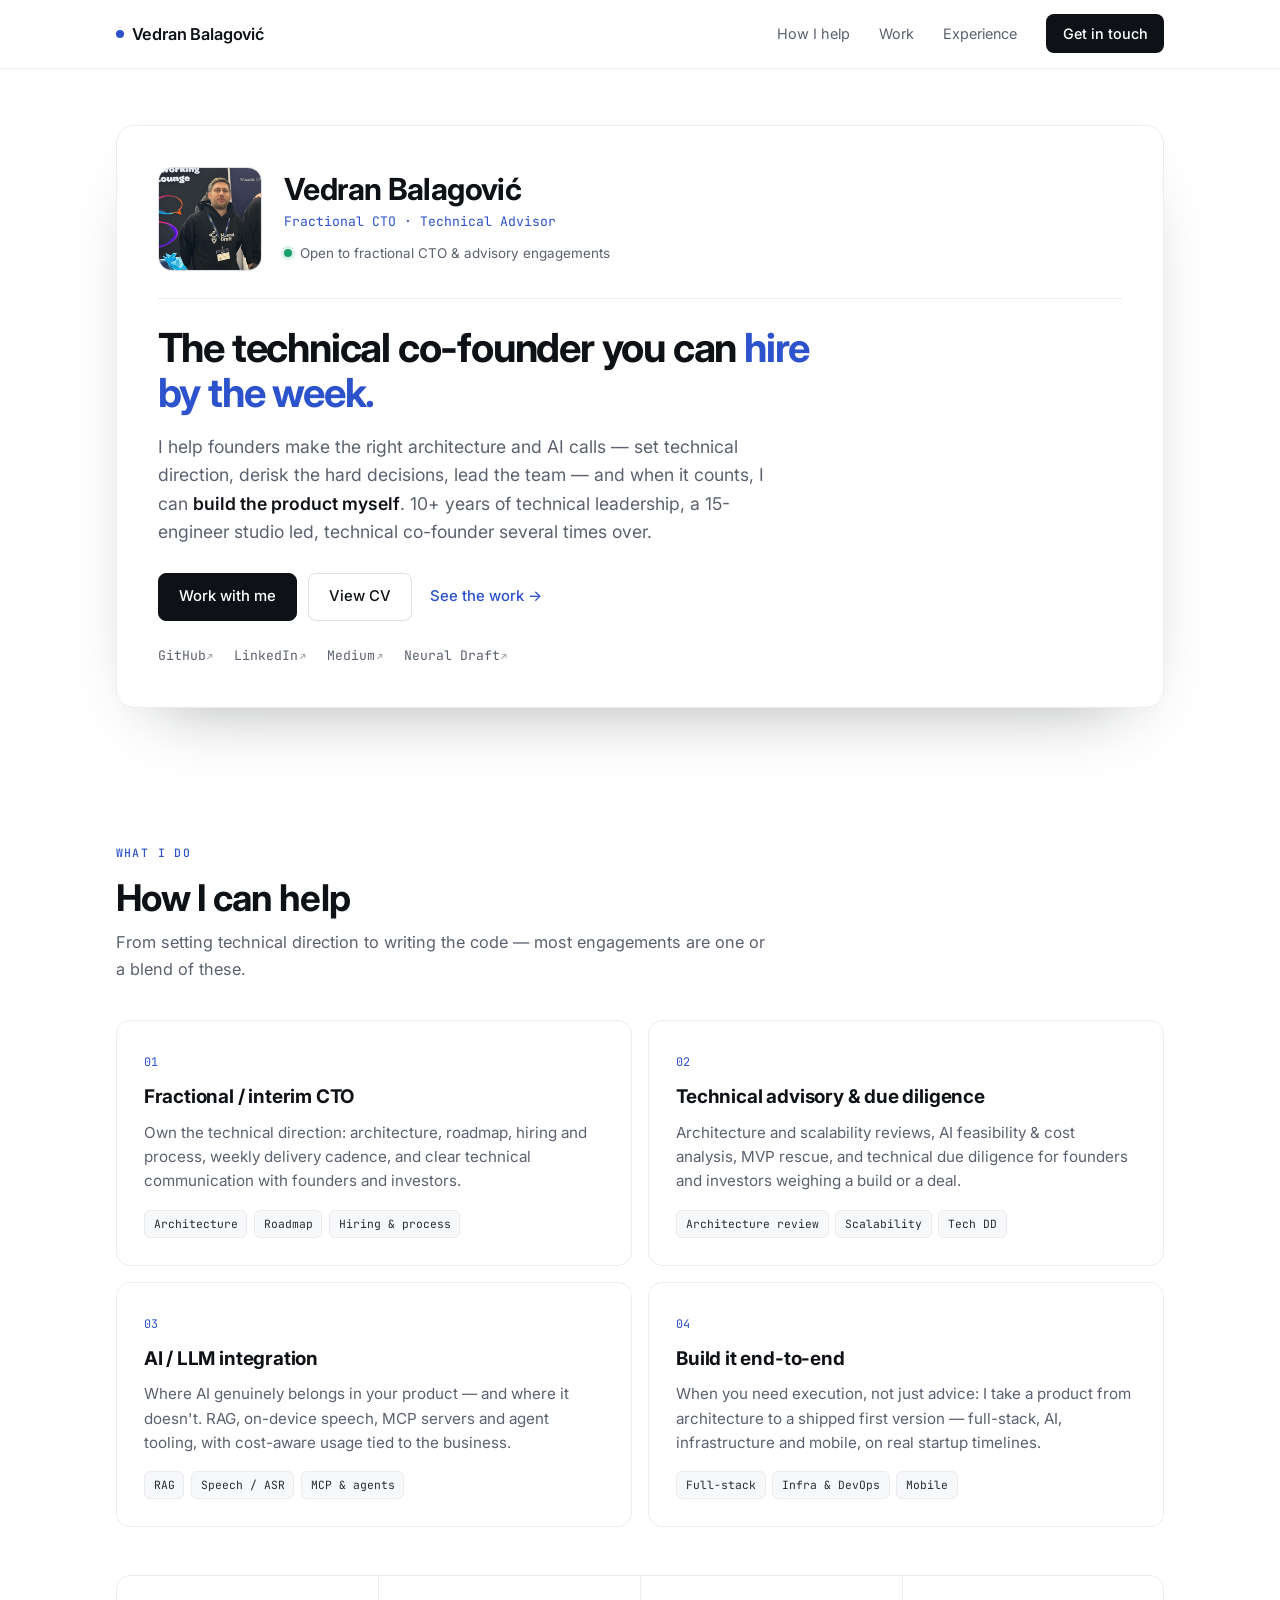
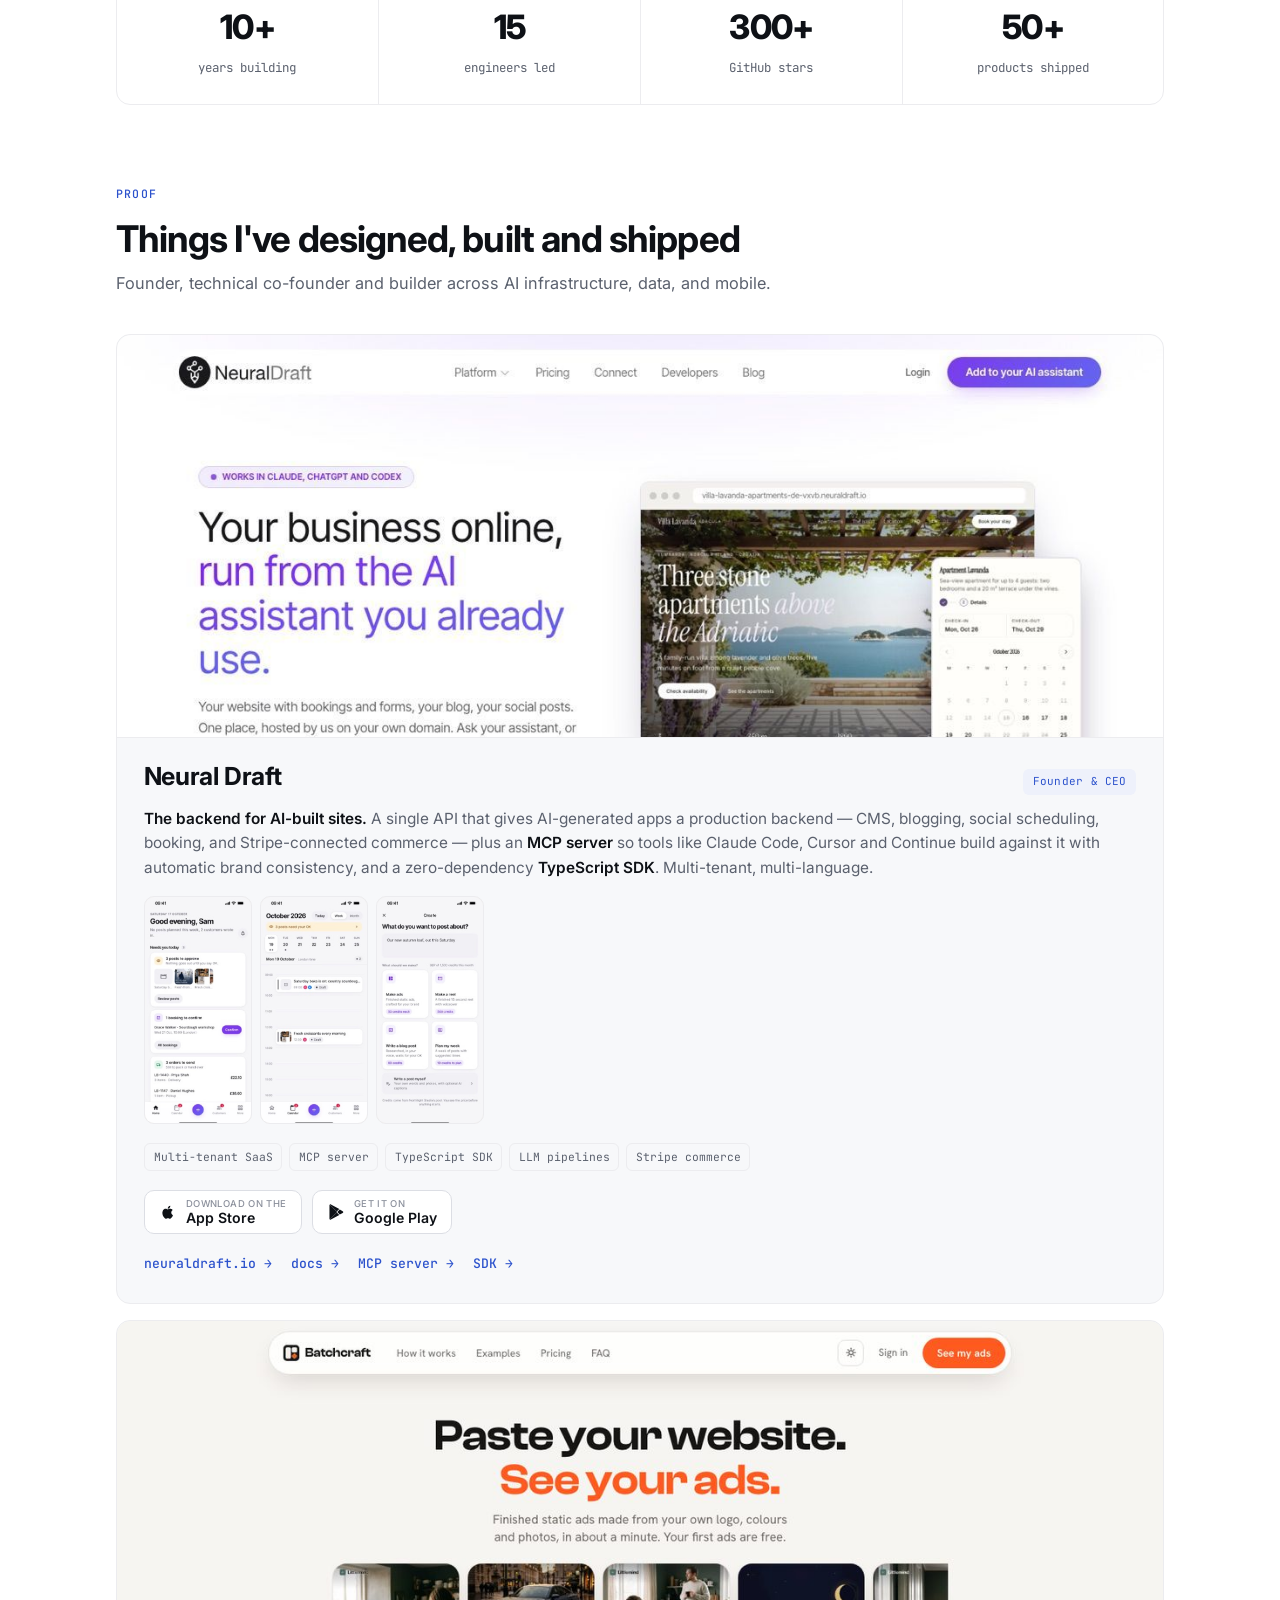
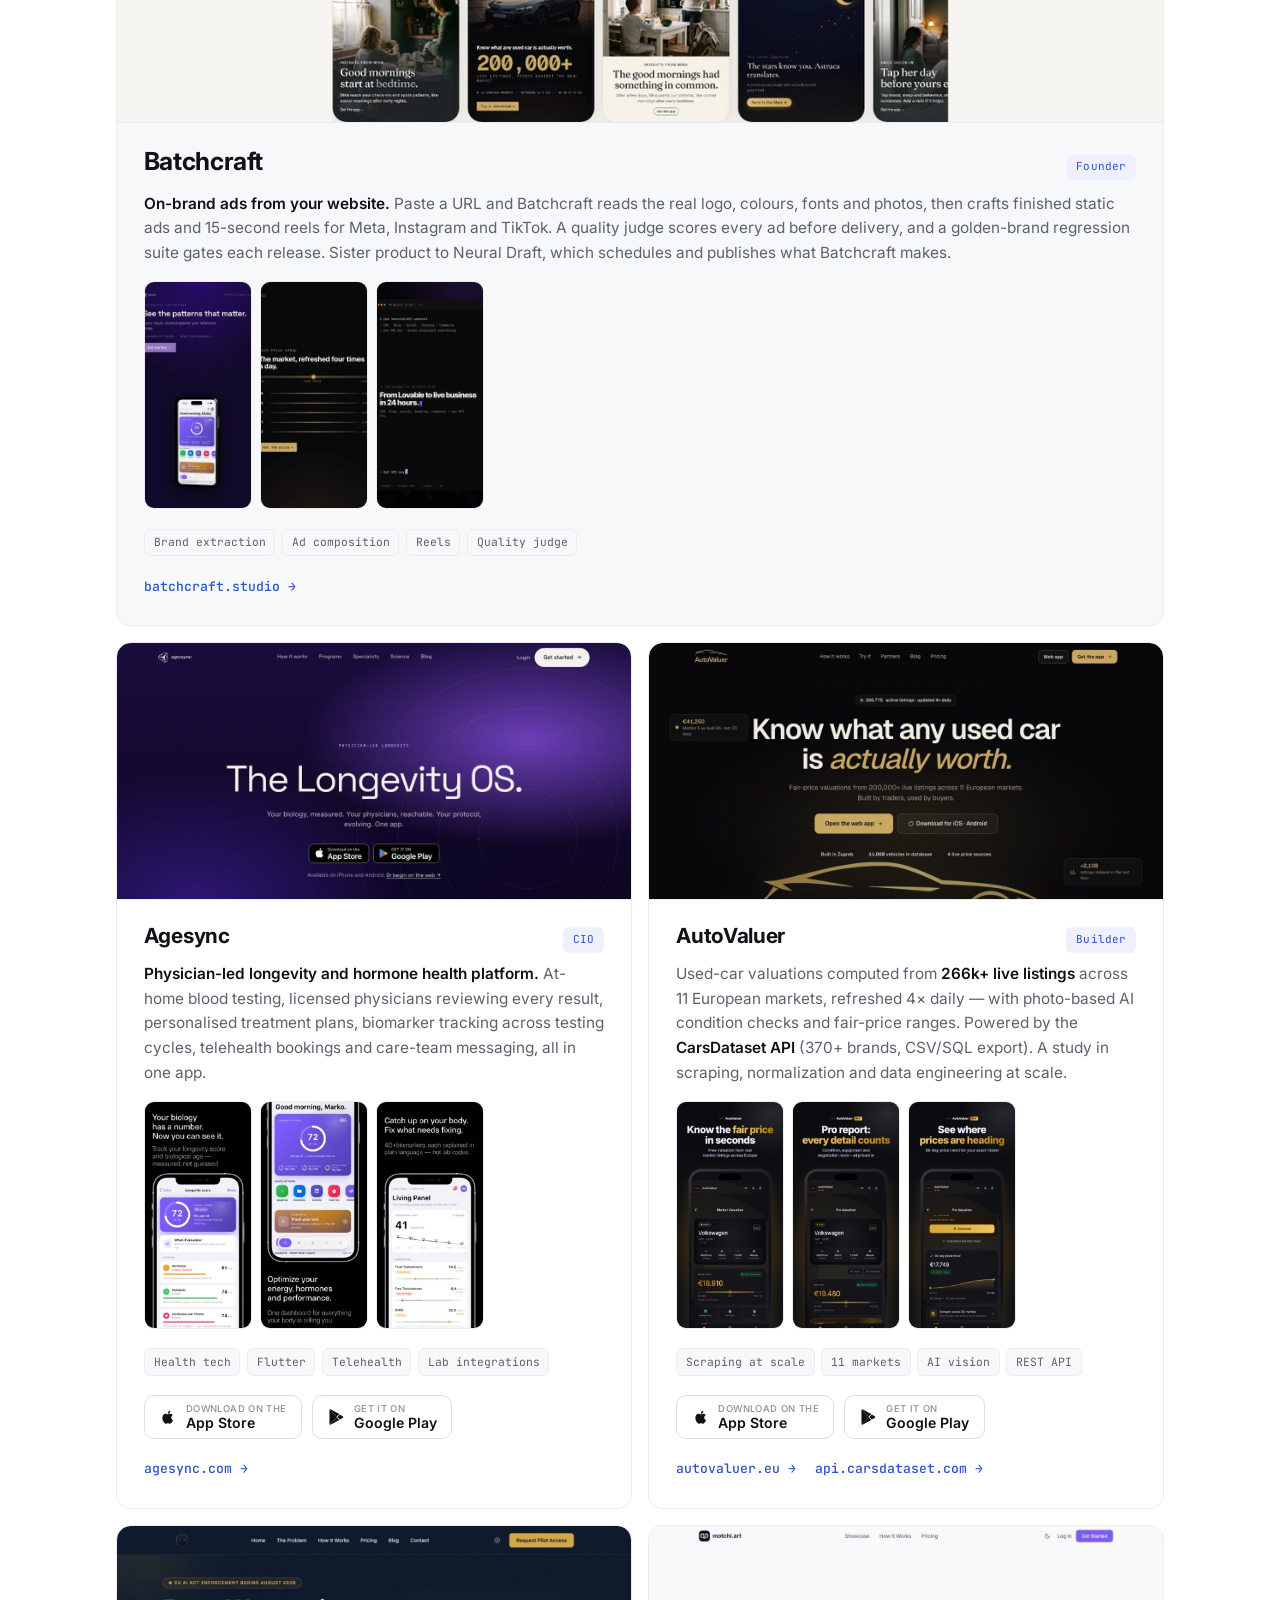
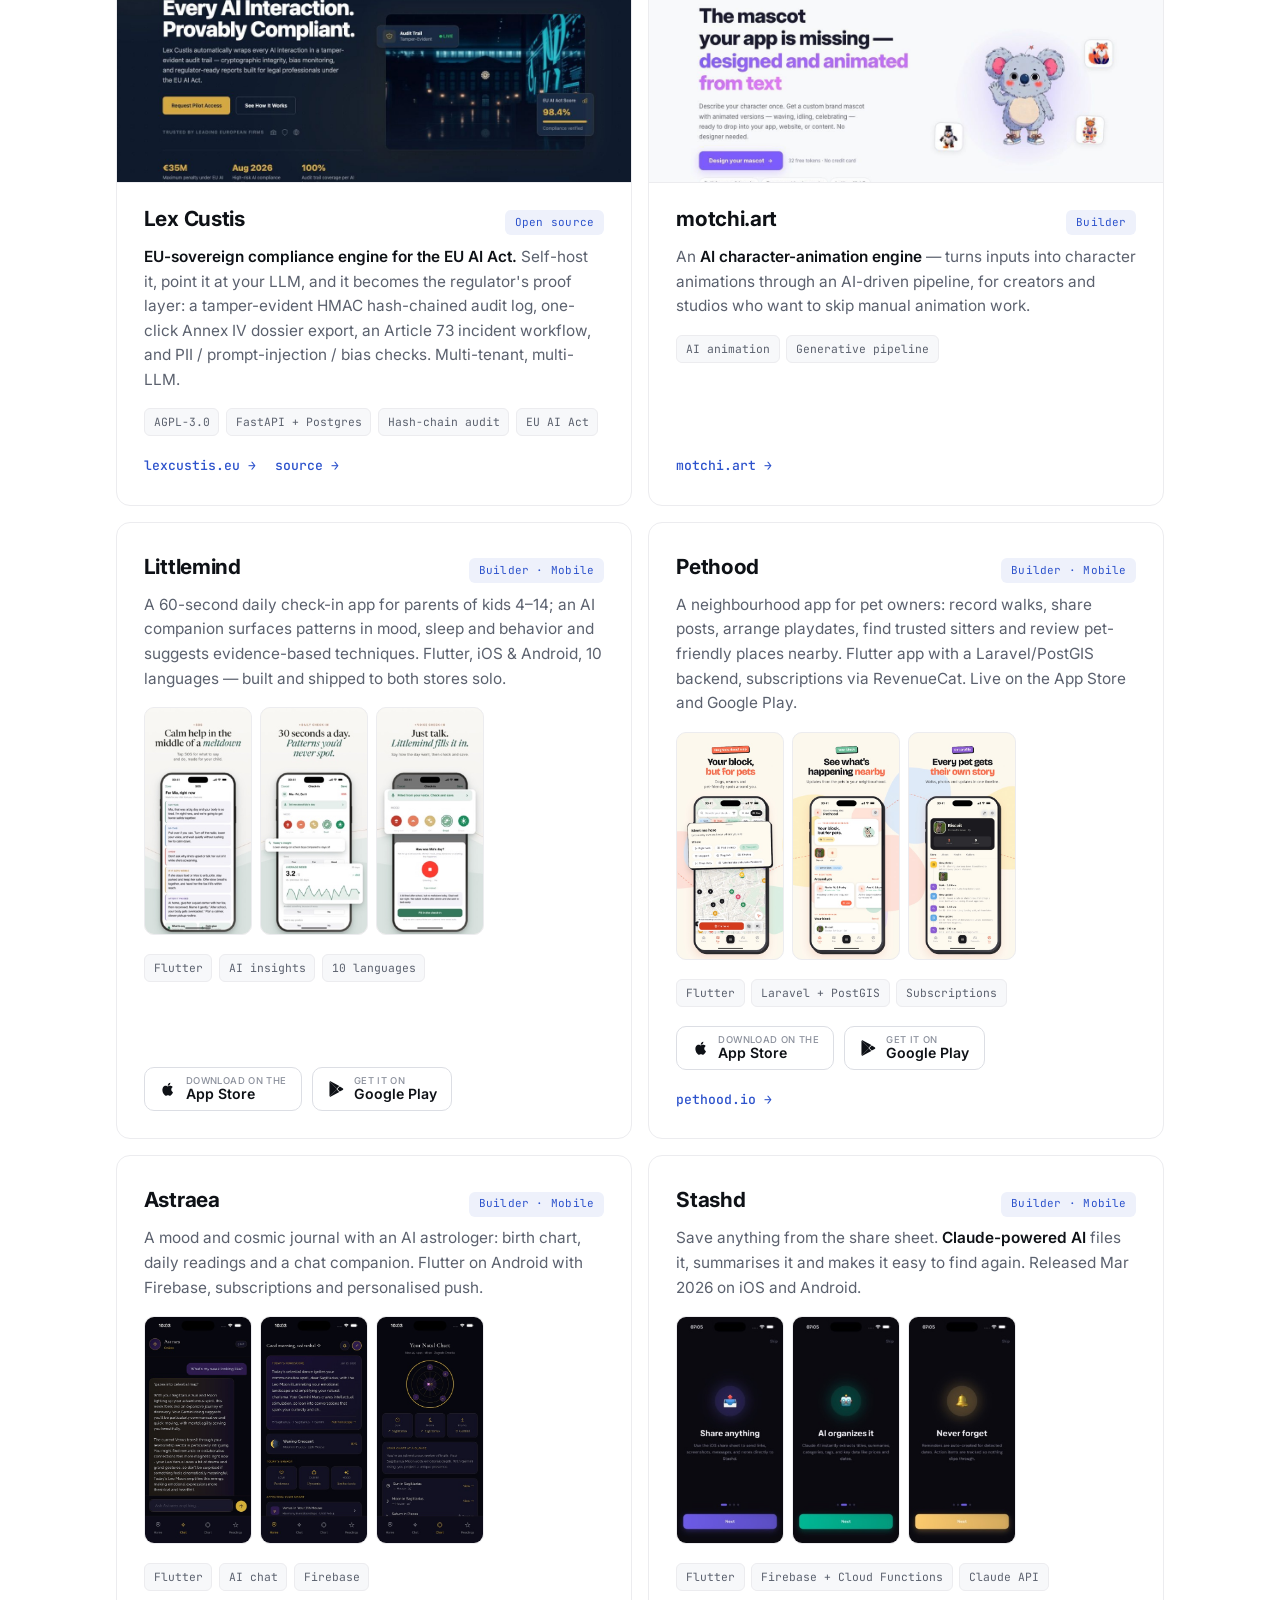
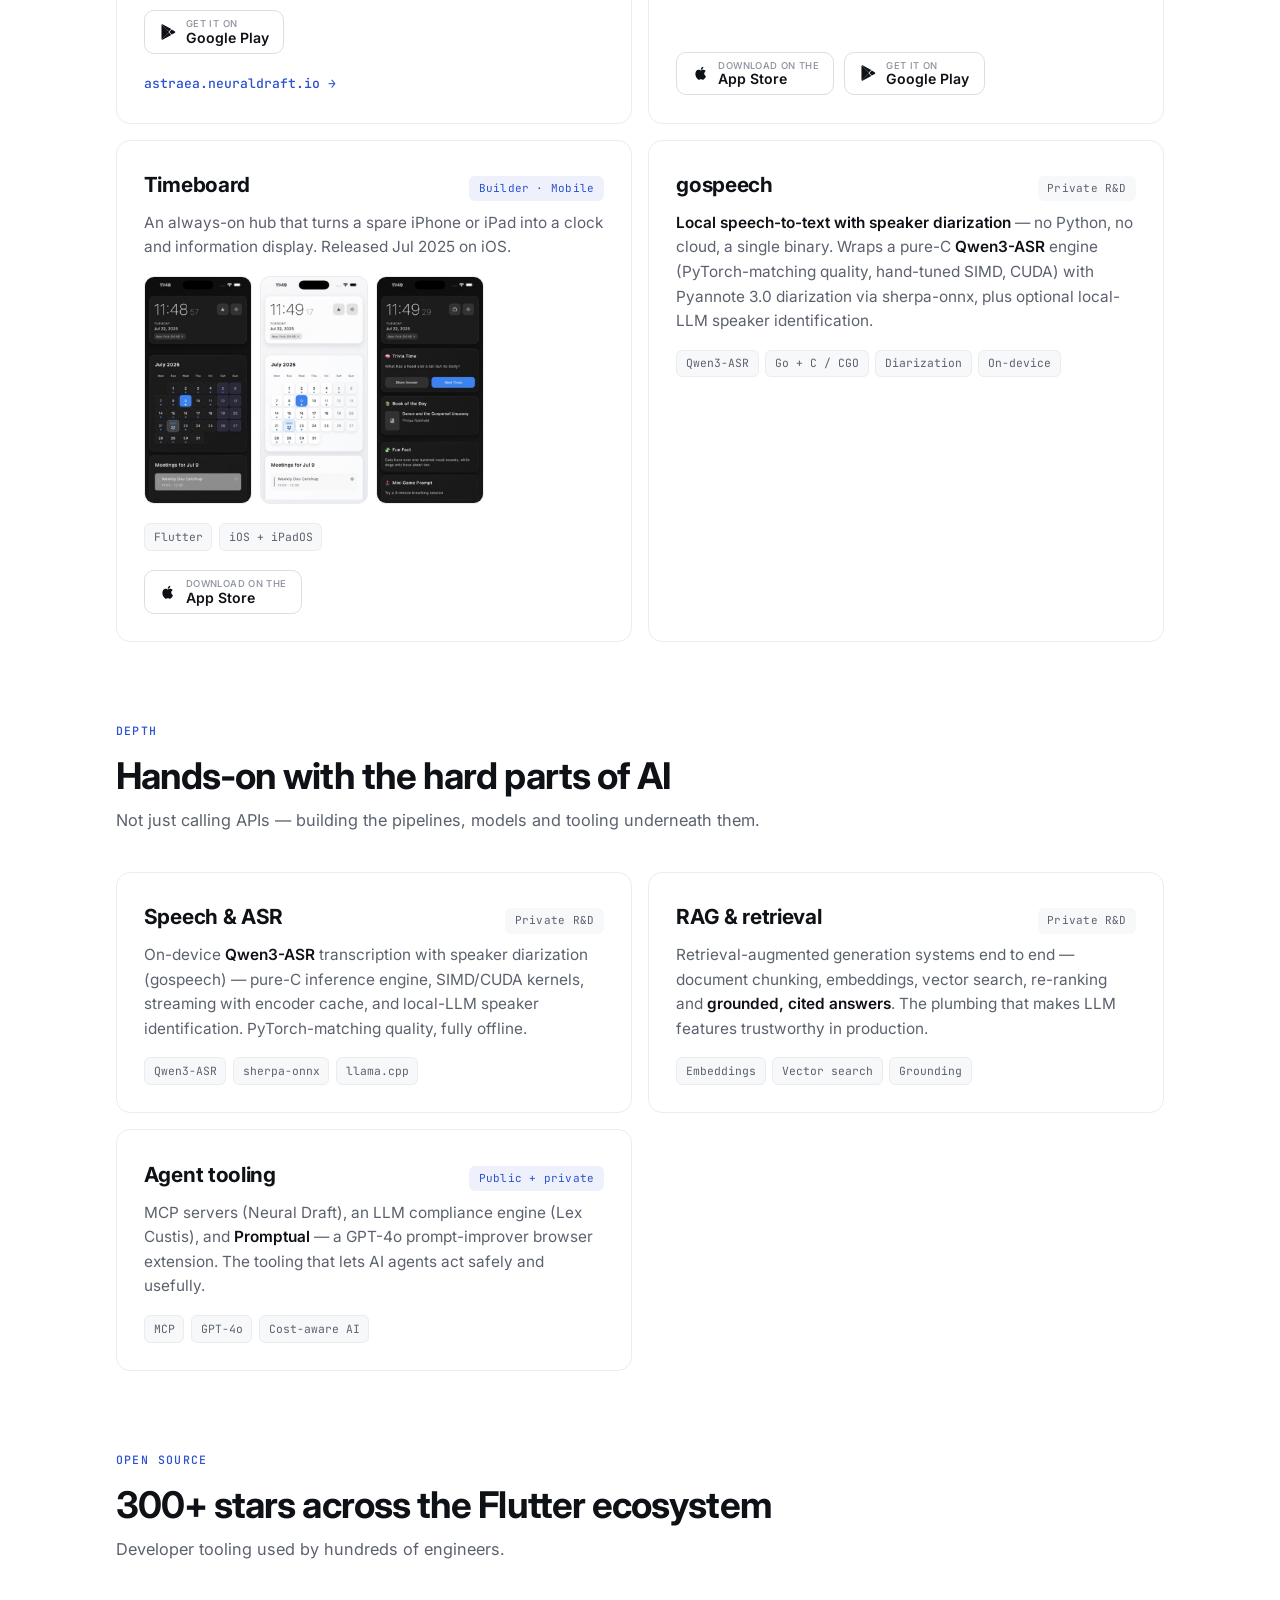
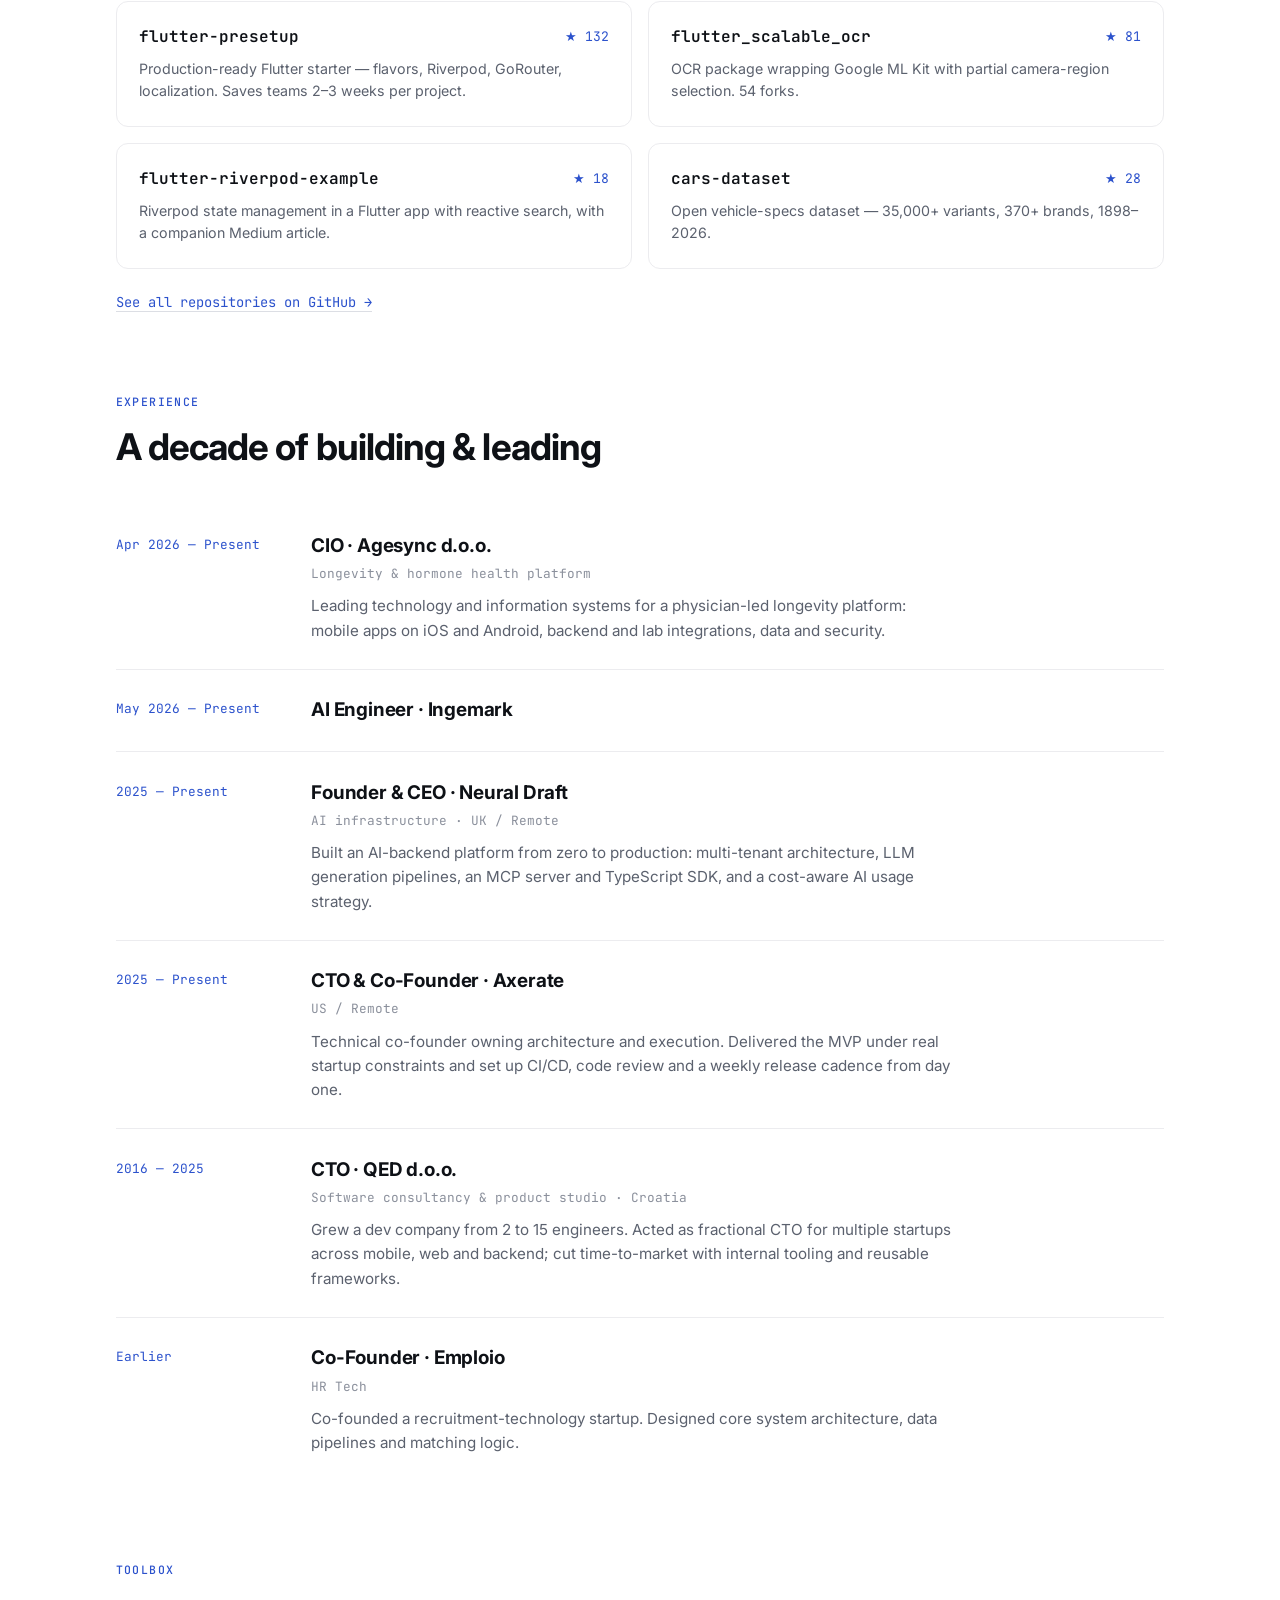
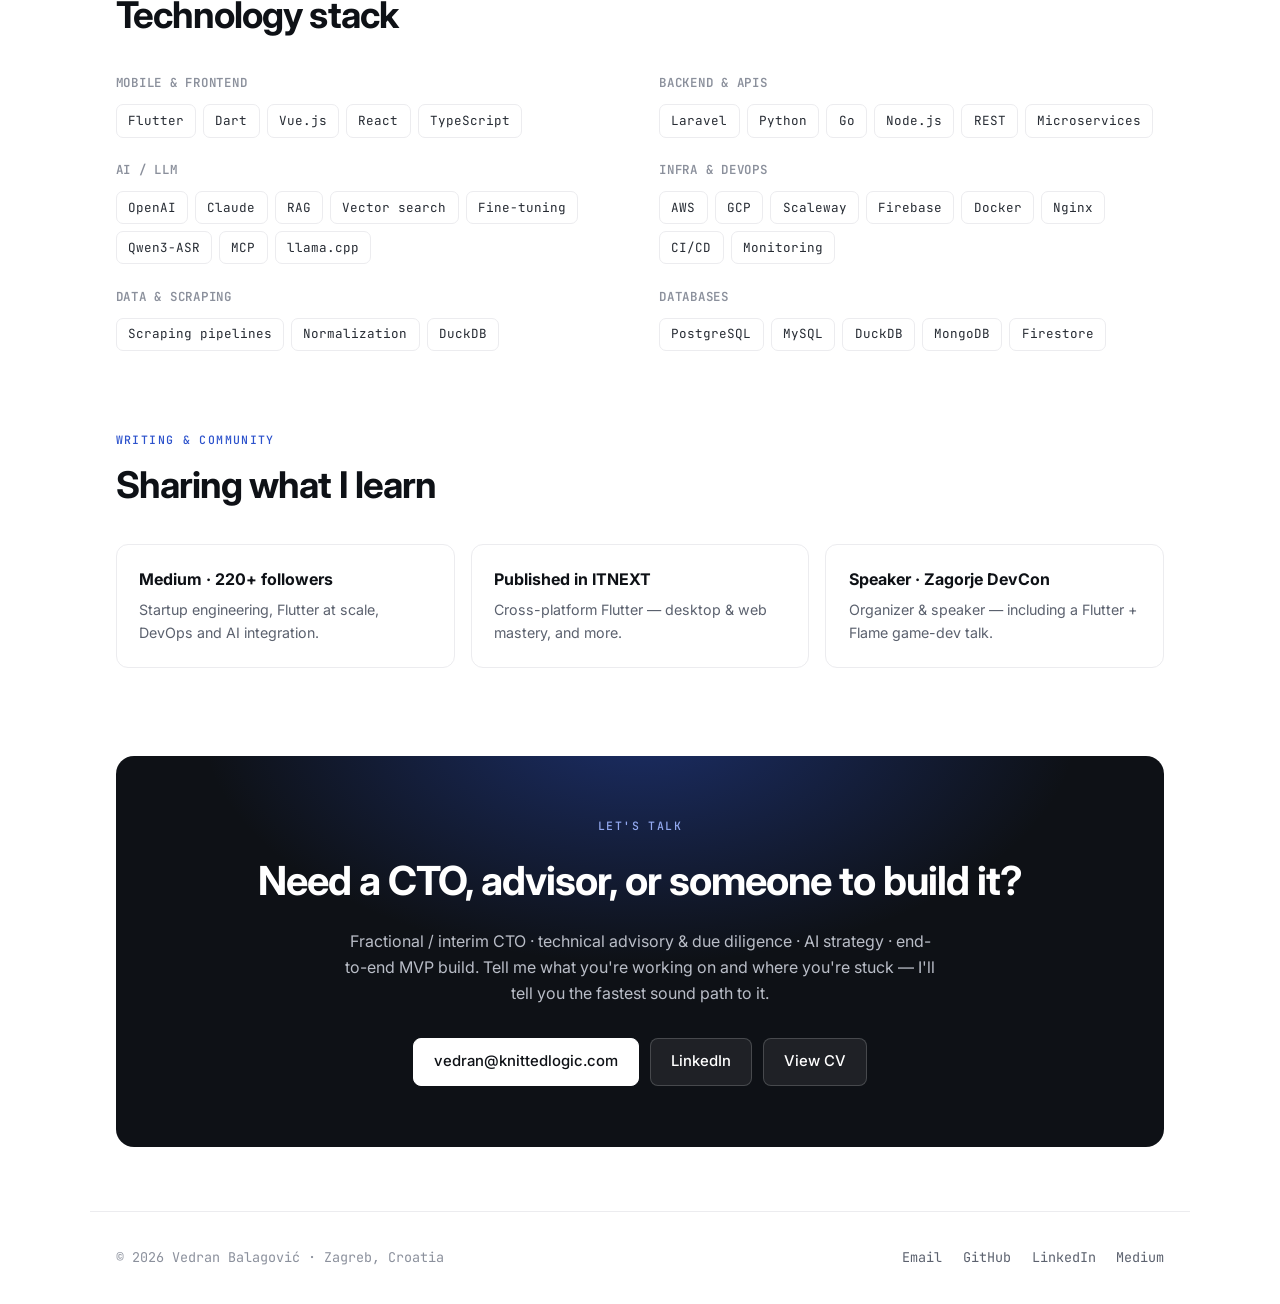
==== index.html @ 1683dd0f "Add Batchcraft (portfolio feature card and CV) Co-Authored-By: Claude Opus 5.5 <noreply@anthropic.co" ====
<!DOCTYPE html>
<html lang="en">
<head>
  <meta charset="UTF-8" />
  <meta name="viewport" content="width=device-width, initial-scale=1.0" />
  <title>Vedran Balagović — Fractional CTO &amp; Technical Advisor</title>
  <meta name="description" content="Fractional CTO and technical advisor. 10+ years of technical leadership — architecture, AI/LLM strategy, infrastructure and team leadership — backed by hands-on engineering across AI, data, and mobile. Founder of Neural Draft." />
  <meta name="author" content="Vedran Balagović" />
  <link rel="canonical" href="https://vbalagovic.github.io/" />

  <meta property="og:title" content="Vedran Balagović — Fractional CTO &amp; Technical Advisor" />
  <meta property="og:description" content="Technical leadership, hands-on. Architecture, AI/LLM strategy and infrastructure — backed by a decade of shipping. Fractional CTO, advisory & technical due diligence." />
  <meta property="og:type" content="profile" />
  <meta property="og:image" content="profile.jpg" />
  <meta property="og:url" content="https://vbalagovic.github.io/" />
  <meta name="twitter:card" content="summary" />
  <meta name="twitter:image" content="profile.jpg" />

  <link rel="icon" href="data:image/svg+xml,<svg xmlns='http://www.w3.org/2000/svg' viewBox='0 0 100 100'><circle cx='50' cy='50' r='42' fill='%232c52cc'/></svg>" />
  <link rel="preconnect" href="https://fonts.googleapis.com" />
  <link rel="preconnect" href="https://fonts.gstatic.com" crossorigin />
  <link href="https://fonts.googleapis.com/css2?family=Inter:wght@400;500;600;700;800&family=JetBrains+Mono:wght@400;500;600&display=swap" rel="stylesheet" />
  <link rel="stylesheet" href="style.css" />
</head>
<body>
  <header class="nav">
    <div class="nav__in">
      <a href="#top" class="nav__brand"><span class="nav__dot"></span><span class="nav__full">Vedran Balagović</span><span class="nav__short">VB</span></a>
      <nav class="nav__links" aria-label="Primary">
        <a href="#help">How I help</a>
        <a href="#work">Work</a>
        <a href="#experience">Experience</a>
        <a href="#contact" class="nav__cta">Get in touch</a>
      </nav>
    </div>
  </header>

  <main id="top">
    <!-- HERO -->
    <section class="hero">
      <div class="hero__card reveal">
        <div class="hero__id">
          <img class="hero__photo" src="profile.jpg" alt="Vedran Balagović" width="104" height="104" loading="eager" />
          <div>
            <h1 class="hero__name">Vedran Balagović</h1>
            <p class="hero__role">Fractional CTO · Technical Advisor</p>
            <span class="hero__avail"><i></i> Open to fractional CTO &amp; advisory engagements</span>
          </div>
        </div>
        <hr class="hero__rule" />
        <p class="hero__headline">The technical co-founder you can <span>hire by the week.</span></p>
        <p class="hero__pitch">
          I help founders make the right architecture and AI calls — set technical direction, derisk
          the hard decisions, lead the team — and when it counts, I can
          <strong>build the product myself</strong>. 10+ years of technical leadership, a 15-engineer
          studio led, technical co-founder several times over.
        </p>
        <div class="hero__actions">
          <a class="btn btn--primary" href="#contact">Work with me</a>
          <a class="btn" href="cv-print.html" target="_blank" rel="noopener">View CV</a>
          <a class="btn btn--ghost" href="#work">See the work →</a>
        </div>
        <ul class="hero__links" aria-label="Profiles">
          <li><a href="https://github.com/vbalagovic" target="_blank" rel="noopener">GitHub</a></li>
          <li><a href="https://linkedin.com/in/vedran-balagovic" target="_blank" rel="noopener">LinkedIn</a></li>
          <li><a href="https://medium.com/@vedran.balagovic" target="_blank" rel="noopener">Medium</a></li>
          <li><a href="https://neuraldraft.io" target="_blank" rel="noopener">Neural Draft</a></li>
        </ul>
      </div>
    </section>

    <!-- HOW I HELP -->
    <section id="help" class="section">
      <div class="section__head reveal">
        <span class="eyebrow">What I do</span>
        <h2>How I can help</h2>
        <p>From setting technical direction to writing the code — most engagements are one or a blend of these.</p>
      </div>
      <div class="services">
        <article class="svc reveal">
          <span class="svc__num">01</span>
          <h3>Fractional / interim CTO</h3>
          <p>Own the technical direction: architecture, roadmap, hiring and process, weekly delivery cadence, and clear technical communication with founders and investors.</p>
          <div class="svc__tags"><span>Architecture</span><span>Roadmap</span><span>Hiring &amp; process</span></div>
        </article>
        <article class="svc reveal">
          <span class="svc__num">02</span>
          <h3>Technical advisory &amp; due diligence</h3>
          <p>Architecture and scalability reviews, AI feasibility &amp; cost analysis, MVP rescue, and technical due diligence for founders and investors weighing a build or a deal.</p>
          <div class="svc__tags"><span>Architecture review</span><span>Scalability</span><span>Tech DD</span></div>
        </article>
        <article class="svc reveal">
          <span class="svc__num">03</span>
          <h3>AI / LLM integration</h3>
          <p>Where AI genuinely belongs in your product — and where it doesn't. RAG, on-device speech, MCP servers and agent tooling, with cost-aware usage tied to the business.</p>
          <div class="svc__tags"><span>RAG</span><span>Speech / ASR</span><span>MCP &amp; agents</span></div>
        </article>
        <article class="svc reveal">
          <span class="svc__num">04</span>
          <h3>Build it end-to-end</h3>
          <p>When you need execution, not just advice: I take a product from architecture to a shipped first version — full-stack, AI, infrastructure and mobile, on real startup timelines.</p>
          <div class="svc__tags"><span>Full-stack</span><span>Infra &amp; DevOps</span><span>Mobile</span></div>
        </article>
      </div>

      <!-- STATS -->
      <div class="stats reveal" aria-label="At a glance">
        <div class="stat"><span class="stat__num">10+</span><span class="stat__label">years building</span></div>
        <div class="stat"><span class="stat__num">15</span><span class="stat__label">engineers led</span></div>
        <div class="stat"><span class="stat__num">300+</span><span class="stat__label">GitHub stars</span></div>
        <div class="stat"><span class="stat__num">50+</span><span class="stat__label">products shipped</span></div>
      </div>
    </section>

    <!-- SELECTED WORK -->
    <section id="work" class="section">
      <div class="section__head reveal">
        <span class="eyebrow">Proof</span>
        <h2>Things I've designed, built and shipped</h2>
        <p>Founder, technical co-founder and builder across AI infrastructure, data, and mobile.</p>
      </div>

      <div class="cards">
        <article class="card card--feature reveal">
          <img class="card__shot" src="img/web/neuraldraft.jpg" alt="Neural Draft website" loading="lazy" width="1200" height="600">
          <div class="card__top">
            <h3>Neural Draft</h3>
            <span class="card__role">Founder &amp; CEO</span>
          </div>
          <p class="card__desc">
            <strong>The backend for AI-built sites.</strong> A single API that gives AI-generated
            apps a production backend — CMS, blogging, social scheduling, booking, and
            Stripe-connected commerce — plus an <strong>MCP server</strong> so tools like Claude Code,
            Cursor and Continue build against it with automatic brand consistency, and a zero-dependency
            <strong>TypeScript SDK</strong>. Multi-tenant, multi-language.
          </p>
          <div class="phones"><img src="img/apps/neuraldraft-1.jpg" alt="Neural Draft app screen 1" loading="lazy"><img src="img/apps/neuraldraft-2.jpg" alt="Neural Draft app screen 2" loading="lazy"><img src="img/apps/neuraldraft-3.jpg" alt="Neural Draft app screen 3" loading="lazy"></div>
          <div class="tags">
            <span>Multi-tenant SaaS</span><span>MCP server</span><span>TypeScript SDK</span><span>LLM pipelines</span><span>Stripe commerce</span>
          </div>
          <div class="stores">
            <a class="store" href="https://apps.apple.com/us/app/neural-draft/id6755933471" target="_blank" rel="noopener" aria-label="Download Neural Draft on the App Store">
              <svg viewBox="0 0 24 24" aria-hidden="true"><path d="M16.36 12.78c-.02-2.2 1.8-3.26 1.88-3.31-1.03-1.5-2.62-1.7-3.19-1.73-1.36-.14-2.65.8-3.34.8-.69 0-1.75-.78-2.88-.76-1.48.02-2.85.86-3.61 2.19-1.54 2.67-.39 6.62 1.1 8.79.73 1.06 1.6 2.26 2.74 2.21 1.1-.04 1.51-.71 2.84-.71 1.32 0 1.7.71 2.86.69 1.18-.02 1.93-1.08 2.65-2.15.84-1.23 1.18-2.42 1.2-2.48-.03-.01-2.29-.88-2.31-3.51zM14.2 6.3c.6-.73 1.01-1.75.9-2.76-.87.03-1.92.58-2.55 1.31-.56.64-1.05 1.67-.92 2.66.97.07 1.96-.49 2.57-1.21z"/></svg>
              <span><small>Download on the</small>App Store</span>
            </a>
            <a class="store" href="https://play.google.com/store/apps/details?id=io.neuraldraft.app" target="_blank" rel="noopener" aria-label="Get Neural Draft on Google Play">
              <svg viewBox="0 0 24 24" aria-hidden="true"><path d="M3.6 2.3c-.2.2-.32.53-.32.95v17.5c0 .42.12.75.33.95l.06.05L13.4 12v-.1L3.66 2.25l-.06.05zM17 15.3l-3.26-3.25v-.1L17 8.7l.07.04 3.86 2.2c1.1.62 1.1 1.64 0 2.27l-3.86 2.2-.07-.1zM16.4 15.9 13.1 12.6l-9.5 9.5c.36.38.96.43 1.64.05l11.16-6.3zM5.24 1.85c-.68-.38-1.28-.33-1.64.05l9.5 9.5 3.3-3.3L5.24 1.85z"/></svg>
              <span><small>Get it on</small>Google Play</span>
            </a>
          </div>
          <div class="card__links">
            <a class="card__link" href="https://neuraldraft.io" target="_blank" rel="noopener">neuraldraft.io →</a>
            <a class="card__link" href="https://docs.neuraldraft.io" target="_blank" rel="noopener">docs →</a>
            <a class="card__link" href="https://github.com/vbalagovic/neuraldraft-mcp" target="_blank" rel="noopener">MCP server →</a>
            <a class="card__link" href="https://github.com/vbalagovic/neuraldraft-sdk" target="_blank" rel="noopener">SDK →</a>
          </div>
        </article>

        <article class="card card--feature reveal">
          <img class="card__shot" src="img/web/batchcraft.jpg" alt="Batchcraft website" loading="lazy" width="1200" height="600">
          <div class="card__top">
            <h3>Batchcraft</h3>
            <span class="card__role">Founder</span>
          </div>
          <p class="card__desc">
            <strong>On-brand ads from your website.</strong> Paste a URL and Batchcraft reads the real
            logo, colours, fonts and photos, then crafts finished static ads and 15-second reels for Meta,
            Instagram and TikTok. A quality judge scores every ad before delivery, and a golden-brand
            regression suite gates each release. Sister product to Neural Draft, which schedules and
            publishes what Batchcraft makes.
          </p>
          <div class="phones"><img src="img/apps/batchcraft-agesync-story-1.jpg" alt="Batchcraft ad made for Agesync" loading="lazy"><img src="img/apps/batchcraft-autovaluer-story-1.jpg" alt="Batchcraft ad made for AutoValuer" loading="lazy"><img src="img/apps/batchcraft-neuraldraft-story-1.jpg" alt="Batchcraft ad made for Neural Draft" loading="lazy"></div>
          <div class="tags"><span>Brand extraction</span><span>Ad composition</span><span>Reels</span><span>Quality judge</span></div>
          <div class="spacer"></div>
          <div class="card__links">
            <a class="card__link" href="https://batchcraft.studio" target="_blank" rel="noopener">batchcraft.studio →</a>
          </div>
        </article>

        <article class="card reveal">
          <img class="card__shot" src="img/web/agesync.jpg" alt="Agesync website" loading="lazy" width="1200" height="600">
          <div class="card__top">
            <h3>Agesync</h3>
            <span class="card__role">CIO</span>
          </div>
          <p class="card__desc">
            <strong>Physician-led longevity and hormone health platform.</strong> At-home blood testing,
            licensed physicians reviewing every result, personalised treatment plans, biomarker tracking
            across testing cycles, telehealth bookings and care-team messaging, all in one app.
          </p>
          <div class="phones"><img src="img/apps/agesync-1.jpg" alt="Agesync app screen 1" loading="lazy"><img src="img/apps/agesync-2.jpg" alt="Agesync app screen 2" loading="lazy"><img src="img/apps/agesync-3.jpg" alt="Agesync app screen 3" loading="lazy"></div>
          <div class="tags"><span>Health tech</span><span>Flutter</span><span>Telehealth</span><span>Lab integrations</span></div>
          <div class="spacer"></div>
          <div class="stores">
            <a class="store" href="https://apps.apple.com/us/app/agesync-longevity-os/id6787355984" target="_blank" rel="noopener" aria-label="Download Agesync on the App Store">
              <svg viewBox="0 0 24 24" aria-hidden="true"><path d="M16.36 12.78c-.02-2.2 1.8-3.26 1.88-3.31-1.03-1.5-2.62-1.7-3.19-1.73-1.36-.14-2.65.8-3.34.8-.69 0-1.75-.78-2.88-.76-1.48.02-2.85.86-3.61 2.19-1.54 2.67-.39 6.62 1.1 8.79.73 1.06 1.6 2.26 2.74 2.21 1.1-.04 1.51-.71 2.84-.71 1.32 0 1.7.71 2.86.69 1.18-.02 1.93-1.08 2.65-2.15.84-1.23 1.18-2.42 1.2-2.48-.03-.01-2.29-.88-2.31-3.51zM14.2 6.3c.6-.73 1.01-1.75.9-2.76-.87.03-1.92.58-2.55 1.31-.56.64-1.05 1.67-.92 2.66.97.07 1.96-.49 2.57-1.21z"/></svg>
              <span><small>Download on the</small>App Store</span>
            </a>
            <a class="store" href="https://play.google.com/store/apps/details?id=com.us.agesync.app" target="_blank" rel="noopener" aria-label="Get Agesync on Google Play">
              <svg viewBox="0 0 24 24" aria-hidden="true"><path d="M3.6 2.3c-.2.2-.32.53-.32.95v17.5c0 .42.12.75.33.95l.06.05L13.4 12v-.1L3.66 2.25l-.06.05zM17 15.3l-3.26-3.25v-.1L17 8.7l.07.04 3.86 2.2c1.1.62 1.1 1.64 0 2.27l-3.86 2.2-.07-.1zM16.4 15.9 13.1 12.6l-9.5 9.5c.36.38.96.43 1.64.05l11.16-6.3zM5.24 1.85c-.68-.38-1.28-.33-1.64.05l9.5 9.5 3.3-3.3L5.24 1.85z"/></svg>
              <span><small>Get it on</small>Google Play</span>
            </a>
          </div>
          <div class="card__links">
            <a class="card__link" href="https://agesync.com" target="_blank" rel="noopener">agesync.com →</a>
          </div>
        </article>

        <article class="card reveal">
          <img class="card__shot" src="img/web/autovaluer.jpg" alt="AutoValuer website" loading="lazy" width="1200" height="600">
          <div class="card__top">
            <h3>AutoValuer</h3>
            <span class="card__role">Builder</span>
          </div>
          <p class="card__desc">
            Used-car valuations computed from <strong>266k+ live listings</strong> across 11 European
            markets, refreshed 4× daily — with photo-based AI condition checks and fair-price ranges.
            Powered by the <strong>CarsDataset API</strong> (370+ brands, CSV/SQL export). A study in
            scraping, normalization and data engineering at scale.
          </p>
          <div class="phones"><img src="img/apps/autovaluer-1.jpg" alt="AutoValuer app screen 1" loading="lazy"><img src="img/apps/autovaluer-2.jpg" alt="AutoValuer app screen 2" loading="lazy"><img src="img/apps/autovaluer-3.jpg" alt="AutoValuer app screen 3" loading="lazy"></div>
          <div class="tags"><span>Scraping at scale</span><span>11 markets</span><span>AI vision</span><span>REST API</span></div>
          <div class="spacer"></div>
          <div class="stores">
            <a class="store" href="https://apps.apple.com/us/app/autovaluer-car-valuation/id6791083554" target="_blank" rel="noopener" aria-label="Download AutoValuer on the App Store">
              <svg viewBox="0 0 24 24" aria-hidden="true"><path d="M16.36 12.78c-.02-2.2 1.8-3.26 1.88-3.31-1.03-1.5-2.62-1.7-3.19-1.73-1.36-.14-2.65.8-3.34.8-.69 0-1.75-.78-2.88-.76-1.48.02-2.85.86-3.61 2.19-1.54 2.67-.39 6.62 1.1 8.79.73 1.06 1.6 2.26 2.74 2.21 1.1-.04 1.51-.71 2.84-.71 1.32 0 1.7.71 2.86.69 1.18-.02 1.93-1.08 2.65-2.15.84-1.23 1.18-2.42 1.2-2.48-.03-.01-2.29-.88-2.31-3.51zM14.2 6.3c.6-.73 1.01-1.75.9-2.76-.87.03-1.92.58-2.55 1.31-.56.64-1.05 1.67-.92 2.66.97.07 1.96-.49 2.57-1.21z"/></svg>
              <span><small>Download on the</small>App Store</span>
            </a>
            <a class="store" href="https://play.google.com/store/apps/details?id=eu.autovaluer.app" target="_blank" rel="noopener" aria-label="Get AutoValuer on Google Play">
              <svg viewBox="0 0 24 24" aria-hidden="true"><path d="M3.6 2.3c-.2.2-.32.53-.32.95v17.5c0 .42.12.75.33.95l.06.05L13.4 12v-.1L3.66 2.25l-.06.05zM17 15.3l-3.26-3.25v-.1L17 8.7l.07.04 3.86 2.2c1.1.62 1.1 1.64 0 2.27l-3.86 2.2-.07-.1zM16.4 15.9 13.1 12.6l-9.5 9.5c.36.38.96.43 1.64.05l11.16-6.3zM5.24 1.85c-.68-.38-1.28-.33-1.64.05l9.5 9.5 3.3-3.3L5.24 1.85z"/></svg>
              <span><small>Get it on</small>Google Play</span>
            </a>
          </div>
          <div class="card__links">
            <a class="card__link" href="https://autovaluer.eu" target="_blank" rel="noopener">autovaluer.eu →</a>
            <a class="card__link" href="https://api.carsdataset.com" target="_blank" rel="noopener">api.carsdataset.com →</a>
          </div>
        </article>

        <article class="card reveal">
          <img class="card__shot" src="img/web/lexcustis.jpg" alt="Lex Custis website" loading="lazy" width="1200" height="600">
          <div class="card__top">
            <h3>Lex Custis</h3>
            <span class="card__role">Open source</span>
          </div>
          <p class="card__desc">
            <strong>EU-sovereign compliance engine for the EU AI Act.</strong> Self-host it, point it
            at your LLM, and it becomes the regulator's proof layer: a tamper-evident HMAC hash-chained
            audit log, one-click Annex IV dossier export, an Article 73 incident workflow, and
            PII / prompt-injection / bias checks. Multi-tenant, multi-LLM.
          </p>
          <div class="tags"><span>AGPL-3.0</span><span>FastAPI + Postgres</span><span>Hash-chain audit</span><span>EU AI Act</span></div>
          <div class="spacer"></div>
          <div class="card__links">
            <a class="card__link" href="https://lexcustis.eu" target="_blank" rel="noopener">lexcustis.eu →</a>
            <a class="card__link" href="https://github.com/vbalagovic/lex-custis" target="_blank" rel="noopener">source →</a>
          </div>
        </article>

        <article class="card reveal">
          <img class="card__shot" src="img/web/motchi.jpg" alt="motchi.art website" loading="lazy" width="1200" height="600">
          <div class="card__top">
            <h3>motchi.art</h3>
            <span class="card__role">Builder</span>
          </div>
          <p class="card__desc">
            An <strong>AI character-animation engine</strong> — turns inputs into character animations
            through an AI-driven pipeline, for creators and studios who want to skip manual animation work.
          </p>
          <div class="tags"><span>AI animation</span><span>Generative pipeline</span></div>
          <div class="spacer"></div>
          <div class="card__links">
            <a class="card__link" href="https://motchi.art" target="_blank" rel="noopener">motchi.art →</a>
          </div>
        </article>

        <article class="card reveal">
          <div class="card__top">
            <h3>Littlemind</h3>
            <span class="card__role">Builder · Mobile</span>
          </div>
          <p class="card__desc">
            A 60-second daily check-in app for parents of kids 4–14; an AI companion surfaces patterns
            in mood, sleep and behavior and suggests evidence-based techniques. Flutter, iOS &amp;
            Android, 10 languages — built and shipped to both stores solo.
          </p>
          <div class="phones"><img src="img/apps/littlemind-1.jpg" alt="Littlemind app screen 1" loading="lazy"><img src="img/apps/littlemind-2.jpg" alt="Littlemind app screen 2" loading="lazy"><img src="img/apps/littlemind-3.jpg" alt="Littlemind app screen 3" loading="lazy"></div>
          <div class="tags"><span>Flutter</span><span>AI insights</span><span>10 languages</span></div>
          <div class="spacer"></div>
          <div class="stores">
            <a class="store" href="https://apps.apple.com/us/app/littlemind-kids-mood-tracker/id6771246942" target="_blank" rel="noopener" aria-label="Download Littlemind on the App Store">
              <svg viewBox="0 0 24 24" aria-hidden="true"><path d="M16.36 12.78c-.02-2.2 1.8-3.26 1.88-3.31-1.03-1.5-2.62-1.7-3.19-1.73-1.36-.14-2.65.8-3.34.8-.69 0-1.75-.78-2.88-.76-1.48.02-2.85.86-3.61 2.19-1.54 2.67-.39 6.62 1.1 8.79.73 1.06 1.6 2.26 2.74 2.21 1.1-.04 1.51-.71 2.84-.71 1.32 0 1.7.71 2.86.69 1.18-.02 1.93-1.08 2.65-2.15.84-1.23 1.18-2.42 1.2-2.48-.03-.01-2.29-.88-2.31-3.51zM14.2 6.3c.6-.73 1.01-1.75.9-2.76-.87.03-1.92.58-2.55 1.31-.56.64-1.05 1.67-.92 2.66.97.07 1.96-.49 2.57-1.21z"/></svg>
              <span><small>Download on the</small>App Store</span>
            </a>
            <a class="store" href="https://play.google.com/store/apps/details?id=com.littlemind.app" target="_blank" rel="noopener" aria-label="Get Littlemind on Google Play">
              <svg viewBox="0 0 24 24" aria-hidden="true"><path d="M3.6 2.3c-.2.2-.32.53-.32.95v17.5c0 .42.12.75.33.95l.06.05L13.4 12v-.1L3.66 2.25l-.06.05zM17 15.3l-3.26-3.25v-.1L17 8.7l.07.04 3.86 2.2c1.1.62 1.1 1.64 0 2.27l-3.86 2.2-.07-.1zM16.4 15.9 13.1 12.6l-9.5 9.5c.36.38.96.43 1.64.05l11.16-6.3zM5.24 1.85c-.68-.38-1.28-.33-1.64.05l9.5 9.5 3.3-3.3L5.24 1.85z"/></svg>
              <span><small>Get it on</small>Google Play</span>
            </a>
          </div>
        </article>

        <article class="card reveal">
          <div class="card__top">
            <h3>Pethood</h3>
            <span class="card__role">Builder · Mobile</span>
          </div>
          <p class="card__desc">
            A neighbourhood app for pet owners: record walks, share posts, arrange playdates, find
            trusted sitters and review pet-friendly places nearby. Flutter app with a Laravel/PostGIS
            backend, subscriptions via RevenueCat. Live on the App Store and Google Play.
          </p>
          <div class="phones"><img src="img/apps/pethood-1.jpg" alt="Pethood app screen 1" loading="lazy"><img src="img/apps/pethood-2.jpg" alt="Pethood app screen 2" loading="lazy"><img src="img/apps/pethood-3.jpg" alt="Pethood app screen 3" loading="lazy"></div>
          <div class="tags"><span>Flutter</span><span>Laravel + PostGIS</span><span>Subscriptions</span></div>
          <div class="spacer"></div>
          <div class="stores">
            <a class="store" href="https://apps.apple.com/app/pethood-find-your-pack/id6783288601" target="_blank" rel="noopener" aria-label="Download Pethood on the App Store">
              <svg viewBox="0 0 24 24" aria-hidden="true"><path d="M16.36 12.78c-.02-2.2 1.8-3.26 1.88-3.31-1.03-1.5-2.62-1.7-3.19-1.73-1.36-.14-2.65.8-3.34.8-.69 0-1.75-.78-2.88-.76-1.48.02-2.85.86-3.61 2.19-1.54 2.67-.39 6.62 1.1 8.79.73 1.06 1.6 2.26 2.74 2.21 1.1-.04 1.51-.71 2.84-.71 1.32 0 1.7.71 2.86.69 1.18-.02 1.93-1.08 2.65-2.15.84-1.23 1.18-2.42 1.2-2.48-.03-.01-2.29-.88-2.31-3.51zM14.2 6.3c.6-.73 1.01-1.75.9-2.76-.87.03-1.92.58-2.55 1.31-.56.64-1.05 1.67-.92 2.66.97.07 1.96-.49 2.57-1.21z"/></svg>
              <span><small>Download on the</small>App Store</span>
            </a>
            <a class="store" href="https://play.google.com/store/apps/details?id=io.pethood.app" target="_blank" rel="noopener" aria-label="Get Pethood on Google Play">
              <svg viewBox="0 0 24 24" aria-hidden="true"><path d="M3.6 2.3c-.2.2-.32.53-.32.95v17.5c0 .42.12.75.33.95l.06.05L13.4 12v-.1L3.66 2.25l-.06.05zM17 15.3l-3.26-3.25v-.1L17 8.7l.07.04 3.86 2.2c1.1.62 1.1 1.64 0 2.27l-3.86 2.2-.07-.1zM16.4 15.9 13.1 12.6l-9.5 9.5c.36.38.96.43 1.64.05l11.16-6.3zM5.24 1.85c-.68-.38-1.28-.33-1.64.05l9.5 9.5 3.3-3.3L5.24 1.85z"/></svg>
              <span><small>Get it on</small>Google Play</span>
            </a>
          </div>
          <div class="card__links">
            <a class="card__link" href="https://pethood.io" target="_blank" rel="noopener">pethood.io →</a>
          </div>
        </article>

        <article class="card reveal">
          <div class="card__top">
            <h3>Astraea</h3>
            <span class="card__role">Builder · Mobile</span>
          </div>
          <p class="card__desc">
            A mood and cosmic journal with an AI astrologer: birth chart, daily readings and a chat
            companion. Flutter on Android with Firebase, subscriptions and personalised push.
          </p>
          <div class="phones"><img src="img/apps/astraea-1.jpg" alt="Astraea app screen 1" loading="lazy"><img src="img/apps/astraea-2.jpg" alt="Astraea app screen 2" loading="lazy"><img src="img/apps/astraea-3.jpg" alt="Astraea app screen 3" loading="lazy"></div>
          <div class="tags"><span>Flutter</span><span>AI chat</span><span>Firebase</span></div>
          <div class="spacer"></div>
          <div class="stores">
            <a class="store" href="https://play.google.com/store/apps/details?id=so.astrea.app" target="_blank" rel="noopener" aria-label="Get Astraea on Google Play">
              <svg viewBox="0 0 24 24" aria-hidden="true"><path d="M3.6 2.3c-.2.2-.32.53-.32.95v17.5c0 .42.12.75.33.95l.06.05L13.4 12v-.1L3.66 2.25l-.06.05zM17 15.3l-3.26-3.25v-.1L17 8.7l.07.04 3.86 2.2c1.1.62 1.1 1.64 0 2.27l-3.86 2.2-.07-.1zM16.4 15.9 13.1 12.6l-9.5 9.5c.36.38.96.43 1.64.05l11.16-6.3zM5.24 1.85c-.68-.38-1.28-.33-1.64.05l9.5 9.5 3.3-3.3L5.24 1.85z"/></svg>
              <span><small>Get it on</small>Google Play</span>
            </a>
          </div>
          <div class="card__links">
            <a class="card__link" href="https://astraea.neuraldraft.io" target="_blank" rel="noopener">astraea.neuraldraft.io →</a>
          </div>
        </article>

        <article class="card reveal">
          <div class="card__top">
            <h3>Stashd</h3>
            <span class="card__role">Builder · Mobile</span>
          </div>
          <p class="card__desc">Save anything from the share sheet. <strong>Claude-powered AI</strong> files it, summarises it and makes it easy to find again. Released Mar 2026 on iOS and Android.</p>
          <div class="phones"><img src="img/apps/stashd-1.jpg" alt="Stashd app screen 1" loading="lazy"><img src="img/apps/stashd-2.jpg" alt="Stashd app screen 2" loading="lazy"><img src="img/apps/stashd-3.jpg" alt="Stashd app screen 3" loading="lazy"></div>
          <div class="tags"><span>Flutter</span><span>Firebase + Cloud Functions</span><span>Claude API</span></div>
          <div class="spacer"></div>
          <div class="stores">
            <a class="store" href="https://apps.apple.com/us/app/stashd-ai-save-read-later/id6759736233" target="_blank" rel="noopener" aria-label="Download Stashd on the App Store">
              <svg viewBox="0 0 24 24" aria-hidden="true"><path d="M16.36 12.78c-.02-2.2 1.8-3.26 1.88-3.31-1.03-1.5-2.62-1.7-3.19-1.73-1.36-.14-2.65.8-3.34.8-.69 0-1.75-.78-2.88-.76-1.48.02-2.85.86-3.61 2.19-1.54 2.67-.39 6.62 1.1 8.79.73 1.06 1.6 2.26 2.74 2.21 1.1-.04 1.51-.71 2.84-.71 1.32 0 1.7.71 2.86.69 1.18-.02 1.93-1.08 2.65-2.15.84-1.23 1.18-2.42 1.2-2.48-.03-.01-2.29-.88-2.31-3.51zM14.2 6.3c.6-.73 1.01-1.75.9-2.76-.87.03-1.92.58-2.55 1.31-.56.64-1.05 1.67-.92 2.66.97.07 1.96-.49 2.57-1.21z"/></svg>
              <span><small>Download on the</small>App Store</span>
            </a>
            <a class="store" href="https://play.google.com/store/apps/details?id=cx.stashd.app" target="_blank" rel="noopener" aria-label="Get Stashd on Google Play">
              <svg viewBox="0 0 24 24" aria-hidden="true"><path d="M3.6 2.3c-.2.2-.32.53-.32.95v17.5c0 .42.12.75.33.95l.06.05L13.4 12v-.1L3.66 2.25l-.06.05zM17 15.3l-3.26-3.25v-.1L17 8.7l.07.04 3.86 2.2c1.1.62 1.1 1.64 0 2.27l-3.86 2.2-.07-.1zM16.4 15.9 13.1 12.6l-9.5 9.5c.36.38.96.43 1.64.05l11.16-6.3zM5.24 1.85c-.68-.38-1.28-.33-1.64.05l9.5 9.5 3.3-3.3L5.24 1.85z"/></svg>
              <span><small>Get it on</small>Google Play</span>
            </a>
          </div>
        </article>

        <article class="card reveal">
          <div class="card__top">
            <h3>Timeboard</h3>
            <span class="card__role">Builder · Mobile</span>
          </div>
          <p class="card__desc">An always-on hub that turns a spare iPhone or iPad into a clock and information display. Released Jul 2025 on iOS.</p>
          <div class="phones"><img src="img/apps/timeboard-1.jpg" alt="Timeboard app screen 1" loading="lazy"><img src="img/apps/timeboard-2.jpg" alt="Timeboard app screen 2" loading="lazy"><img src="img/apps/timeboard-3.jpg" alt="Timeboard app screen 3" loading="lazy"></div>
          <div class="tags"><span>Flutter</span><span>iOS + iPadOS</span></div>
          <div class="spacer"></div>
          <div class="stores">
            <a class="store" href="https://apps.apple.com/us/app/timeboard-alwayson-hub/id6748942744" target="_blank" rel="noopener" aria-label="Download Timeboard on the App Store">
              <svg viewBox="0 0 24 24" aria-hidden="true"><path d="M16.36 12.78c-.02-2.2 1.8-3.26 1.88-3.31-1.03-1.5-2.62-1.7-3.19-1.73-1.36-.14-2.65.8-3.34.8-.69 0-1.75-.78-2.88-.76-1.48.02-2.85.86-3.61 2.19-1.54 2.67-.39 6.62 1.1 8.79.73 1.06 1.6 2.26 2.74 2.21 1.1-.04 1.51-.71 2.84-.71 1.32 0 1.7.71 2.86.69 1.18-.02 1.93-1.08 2.65-2.15.84-1.23 1.18-2.42 1.2-2.48-.03-.01-2.29-.88-2.31-3.51zM14.2 6.3c.6-.73 1.01-1.75.9-2.76-.87.03-1.92.58-2.55 1.31-.56.64-1.05 1.67-.92 2.66.97.07 1.96-.49 2.57-1.21z"/></svg>
              <span><small>Download on the</small>App Store</span>
            </a>
          </div>
        </article>

        <article class="card reveal">
          <div class="card__top">
            <h3>gospeech</h3>
            <span class="card__role card__role--private">Private R&amp;D</span>
          </div>
          <p class="card__desc">
            <strong>Local speech-to-text with speaker diarization</strong> — no Python, no cloud, a
            single binary. Wraps a pure-C <strong>Qwen3-ASR</strong> engine (PyTorch-matching quality,
            hand-tuned SIMD, CUDA) with Pyannote 3.0 diarization via sherpa-onnx, plus optional
            local-LLM speaker identification.
          </p>
          <div class="tags"><span>Qwen3-ASR</span><span>Go + C / CGO</span><span>Diarization</span><span>On-device</span></div>
        </article>
      </div>
    </section>

    <!-- AI & R&D -->
    <section id="ai" class="section">
      <div class="section__head reveal">
        <span class="eyebrow">Depth</span>
        <h2>Hands-on with the hard parts of AI</h2>
        <p>Not just calling APIs — building the pipelines, models and tooling underneath them.</p>
      </div>
      <div class="cards">
        <article class="card reveal">
          <div class="card__top"><h3>Speech &amp; ASR</h3><span class="card__role card__role--private">Private R&amp;D</span></div>
          <p class="card__desc">
            On-device <strong>Qwen3-ASR</strong> transcription with speaker diarization (gospeech) —
            pure-C inference engine, SIMD/CUDA kernels, streaming with encoder cache, and local-LLM
            speaker identification. PyTorch-matching quality, fully offline.
          </p>
          <div class="tags"><span>Qwen3-ASR</span><span>sherpa-onnx</span><span>llama.cpp</span></div>
        </article>
        <article class="card reveal">
          <div class="card__top"><h3>RAG &amp; retrieval</h3><span class="card__role card__role--private">Private R&amp;D</span></div>
          <p class="card__desc">
            Retrieval-augmented generation systems end to end — document chunking, embeddings,
            vector search, re-ranking and <strong>grounded, cited answers</strong>. The plumbing that
            makes LLM features trustworthy in production.
          </p>
          <div class="tags"><span>Embeddings</span><span>Vector search</span><span>Grounding</span></div>
        </article>
        <article class="card reveal">
          <div class="card__top"><h3>Agent tooling</h3><span class="card__role">Public + private</span></div>
          <p class="card__desc">
            MCP servers (Neural Draft), an LLM compliance engine (Lex Custis), and
            <strong>Promptual</strong> — a GPT-4o prompt-improver browser extension. The tooling that
            lets AI agents act safely and usefully.
          </p>
          <div class="tags"><span>MCP</span><span>GPT-4o</span><span>Cost-aware AI</span></div>
        </article>
      </div>
    </section>

    <!-- OPEN SOURCE -->
    <section id="oss" class="section">
      <div class="section__head reveal">
        <span class="eyebrow">Open source</span>
        <h2>300+ stars across the Flutter ecosystem</h2>
        <p>Developer tooling used by hundreds of engineers.</p>
      </div>
      <div class="cards cards--oss">
        <a class="oss reveal" href="https://github.com/vbalagovic/flutter-presetup" target="_blank" rel="noopener">
          <div class="oss__head"><span class="oss__name">flutter-presetup</span><span class="oss__star">★ 132</span></div>
          <p>Production-ready Flutter starter — flavors, Riverpod, GoRouter, localization. Saves teams 2–3 weeks per project.</p>
        </a>
        <a class="oss reveal" href="https://github.com/vbalagovic/flutter_scalable_ocr" target="_blank" rel="noopener">
          <div class="oss__head"><span class="oss__name">flutter_scalable_ocr</span><span class="oss__star">★ 81</span></div>
          <p>OCR package wrapping Google ML Kit with partial camera-region selection. 54 forks.</p>
        </a>
        <a class="oss reveal" href="https://github.com/vbalagovic/flutter-riverpod-example" target="_blank" rel="noopener">
          <div class="oss__head"><span class="oss__name">flutter-riverpod-example</span><span class="oss__star">★ 18</span></div>
          <p>Riverpod state management in a Flutter app with reactive search, with a companion Medium article.</p>
        </a>
        <a class="oss reveal" href="https://github.com/vbalagovic/cars-dataset" target="_blank" rel="noopener">
          <div class="oss__head"><span class="oss__name">cars-dataset</span><span class="oss__star">★ 28</span></div>
          <p>Open vehicle-specs dataset — 35,000+ variants, 370+ brands, 1898–2026.</p>
        </a>
      </div>
      <p class="oss__more reveal"><a href="https://github.com/vbalagovic" target="_blank" rel="noopener">See all repositories on GitHub →</a></p>
    </section>

    <!-- EXPERIENCE -->
    <section id="experience" class="section">
      <div class="section__head reveal">
        <span class="eyebrow">Experience</span>
        <h2>A decade of building &amp; leading</h2>
      </div>
      <div class="timeline">
        <div class="tl reveal">
          <div class="tl__when">Apr 2026 — Present</div>
          <div class="tl__body">
            <h3>CIO · Agesync d.o.o.</h3>
            <span class="tl__meta">Longevity &amp; hormone health platform</span>
            <p>Leading technology and information systems for a physician-led longevity platform: mobile apps on iOS and Android, backend and lab integrations, data and security.</p>
          </div>
        </div>
        <div class="tl reveal">
          <div class="tl__when">May 2026 — Present</div>
          <div class="tl__body">
            <h3>AI Engineer · Ingemark</h3>
          </div>
        </div>
        <div class="tl reveal">
          <div class="tl__when">2025 — Present</div>
          <div class="tl__body">
            <h3>Founder &amp; CEO · Neural Draft</h3>
            <span class="tl__meta">AI infrastructure · UK / Remote</span>
            <p>Built an AI-backend platform from zero to production: multi-tenant architecture, LLM generation pipelines, an MCP server and TypeScript SDK, and a cost-aware AI usage strategy.</p>
          </div>
        </div>
        <div class="tl reveal">
          <div class="tl__when">2025 — Present</div>
          <div class="tl__body">
            <h3>CTO &amp; Co-Founder · Axerate</h3>
            <span class="tl__meta">US / Remote</span>
            <p>Technical co-founder owning architecture and execution. Delivered the MVP under real startup constraints and set up CI/CD, code review and a weekly release cadence from day one.</p>
          </div>
        </div>
        <div class="tl reveal">
          <div class="tl__when">2016 — 2025</div>
          <div class="tl__body">
            <h3>CTO · QED d.o.o.</h3>
            <span class="tl__meta">Software consultancy &amp; product studio · Croatia</span>
            <p>Grew a dev company from 2 to 15 engineers. Acted as fractional CTO for multiple startups across mobile, web and backend; cut time-to-market with internal tooling and reusable frameworks.</p>
          </div>
        </div>
        <div class="tl reveal">
          <div class="tl__when">Earlier</div>
          <div class="tl__body">
            <h3>Co-Founder · Emploio</h3>
            <span class="tl__meta">HR Tech</span>
            <p>Co-founded a recruitment-technology startup. Designed core system architecture, data pipelines and matching logic.</p>
          </div>
        </div>
      </div>
    </section>

    <!-- STACK -->
    <section id="stack" class="section">
      <div class="section__head reveal">
        <span class="eyebrow">Toolbox</span>
        <h2>Technology stack</h2>
      </div>
      <div class="stack reveal">
        <div class="stack__group">
          <h4>Mobile &amp; Frontend</h4>
          <div class="chips"><span>Flutter</span><span>Dart</span><span>Vue.js</span><span>React</span><span>TypeScript</span></div>
        </div>
        <div class="stack__group">
          <h4>Backend &amp; APIs</h4>
          <div class="chips"><span>Laravel</span><span>Python</span><span>Go</span><span>Node.js</span><span>REST</span><span>Microservices</span></div>
        </div>
        <div class="stack__group">
          <h4>AI / LLM</h4>
          <div class="chips"><span>OpenAI</span><span>Claude</span><span>RAG</span><span>Vector search</span><span>Fine-tuning</span><span>Qwen3-ASR</span><span>MCP</span><span>llama.cpp</span></div>
        </div>
        <div class="stack__group">
          <h4>Infra &amp; DevOps</h4>
          <div class="chips"><span>AWS</span><span>GCP</span><span>Scaleway</span><span>Firebase</span><span>Docker</span><span>Nginx</span><span>CI/CD</span><span>Monitoring</span></div>
        </div>
        <div class="stack__group">
          <h4>Data &amp; Scraping</h4>
          <div class="chips"><span>Scraping pipelines</span><span>Normalization</span><span>DuckDB</span></div>
        </div>
        <div class="stack__group">
          <h4>Databases</h4>
          <div class="chips"><span>PostgreSQL</span><span>MySQL</span><span>DuckDB</span><span>MongoDB</span><span>Firestore</span></div>
        </div>
      </div>
    </section>

    <!-- WRITING -->
    <section class="section">
      <div class="section__head reveal">
        <span class="eyebrow">Writing &amp; community</span>
        <h2>Sharing what I learn</h2>
      </div>
      <div class="writing reveal">
        <a class="writing__card" href="https://medium.com/@vedran.balagovic" target="_blank" rel="noopener">
          <h4>Medium · 220+ followers</h4>
          <p>Startup engineering, Flutter at scale, DevOps and AI integration.</p>
        </a>
        <a class="writing__card" href="https://itnext.io/building-truly-cross-platform-flutter-applications-desktop-and-web-mastery-8c359592c661" target="_blank" rel="noopener">
          <h4>Published in ITNEXT</h4>
          <p>Cross-platform Flutter — desktop &amp; web mastery, and more.</p>
        </a>
        <a class="writing__card" href="https://github.com/vbalagovic/flutter-flame-showcase-mk" target="_blank" rel="noopener">
          <h4>Speaker · Zagorje DevCon</h4>
          <p>Organizer &amp; speaker — including a Flutter + Flame game-dev talk.</p>
        </a>
      </div>
    </section>

    <!-- CONTACT -->
    <section id="contact" class="section contact">
      <div class="contact__inner reveal">
        <span class="eyebrow">Let's talk</span>
        <h2>Need a CTO, advisor, or someone to build it?</h2>
        <p class="contact__lead">
          Fractional / interim CTO · technical advisory &amp; due diligence · AI strategy ·
          end-to-end MVP build. Tell me what you're working on and where you're stuck — I'll tell you
          the fastest sound path to it.
        </p>
        <div class="contact__actions">
          <a class="btn btn--primary" href="mailto:vedran@knittedlogic.com?subject=Working%20together">vedran@knittedlogic.com</a>
          <a class="btn" href="https://linkedin.com/in/vedran-balagovic" target="_blank" rel="noopener">LinkedIn</a>
          <a class="btn" href="cv-print.html" target="_blank" rel="noopener">View CV</a>
        </div>
      </div>
    </section>
  </main>

  <footer class="footer">
    <span>© <span id="year">2026</span> Vedran Balagović · Zagreb, Croatia</span>
    <div class="footer__links">
      <a href="mailto:vedran@knittedlogic.com">Email</a>
      <a href="https://github.com/vbalagovic" target="_blank" rel="noopener">GitHub</a>
      <a href="https://linkedin.com/in/vedran-balagovic" target="_blank" rel="noopener">LinkedIn</a>
      <a href="https://medium.com/@vedran.balagovic" target="_blank" rel="noopener">Medium</a>
    </div>
  </footer>

  <script>
    document.documentElement.classList.add('js');
    document.getElementById('year').textContent = new Date().getFullYear();
    const io = new IntersectionObserver((entries) => {
      for (const e of entries) {
        if (e.isIntersecting) { e.target.classList.add('in'); io.unobserve(e.target); }
      }
    }, { threshold: 0.1 });
    document.querySelectorAll('.reveal').forEach((el) => io.observe(el));
  </script>
</body>
</html>
---- style.css ----
:root {
  --bg: #ffffff;
  --bg-soft: #f7f8fa;
  --card: #ffffff;
  --ink: #0e1116;
  --ink-soft: #262b33;
  --muted: #5b616e;
  --faint: #8b909c;
  --line: #ececef;
  --line-strong: #dcdee4;
  --accent: #2c52cc;
  --accent-ink: #20409f;
  --accent-wash: #eef1fb;
  --ok: #1aa06d;
  --maxw: 1100px;
  --r: 14px;
}

* { box-sizing: border-box; margin: 0; padding: 0; }
html { scroll-behavior: smooth; }
body {
  font-family: 'Inter', system-ui, -apple-system, sans-serif;
  background: var(--bg);
  color: var(--ink);
  line-height: 1.6;
  -webkit-font-smoothing: antialiased;
  overflow-x: hidden;
}
a { color: inherit; text-decoration: none; }
::selection { background: var(--accent); color: #fff; }

/* ---------- shared ---------- */
.eyebrow {
  font-family: 'JetBrains Mono', monospace;
  font-size: 0.72rem; font-weight: 500;
  letter-spacing: 0.12em; text-transform: uppercase;
  color: var(--accent); display: block; margin-bottom: 0.9rem;
}
.lead { color: var(--muted); }

/* ---------- nav ---------- */
.nav {
  position: sticky; top: 0; z-index: 50;
  background: rgba(255,255,255,0.85); backdrop-filter: blur(10px);
  border-bottom: 1px solid var(--line);
}
.nav__in {
  max-width: var(--maxw); margin: 0 auto; padding: 0.9rem 1.6rem;
  display: flex; align-items: center; justify-content: space-between;
}
.nav__brand { font-weight: 600; font-size: 1.02rem; letter-spacing: -0.01em; display: flex; align-items: center; gap: 0.5rem; }
.nav__dot { width: 8px; height: 8px; border-radius: 50%; background: var(--accent); }
.nav__short { display: none; }
.nav__links { display: flex; align-items: center; gap: 1.8rem; }
.nav__links a { color: var(--muted); font-size: 0.9rem; transition: color .2s; }
.nav__links a:hover { color: var(--ink); }
.nav__cta {
  padding: 0.5rem 1.05rem; border-radius: 8px;
  background: var(--ink); color: #fff !important; font-weight: 500; font-size: 0.9rem;
  transition: background .2s;
}
.nav__cta:hover { background: var(--accent-ink); }

/* ---------- layout ---------- */
main { max-width: var(--maxw); margin: 0 auto; padding: 0 1.6rem; }
.section { padding: 5rem 0 0; }
.section__head { margin-bottom: 2.4rem; max-width: 660px; }
.section__head h2 { font-size: clamp(1.7rem, 3.4vw, 2.3rem); font-weight: 700; letter-spacing: -0.025em; line-height: 1.12; }
.section__head p { color: var(--muted); margin-top: 0.7rem; font-size: 1.02rem; }

/* ---------- hero (business-card header) ---------- */
.hero { padding: 3.5rem 0; }
.hero__card {
  background: var(--card); border: 1px solid var(--line); border-radius: 18px;
  padding: clamp(1.6rem, 3.2vw, 2.6rem);
  box-shadow: 0 30px 70px -42px rgba(14,17,22,0.45);
}
.hero__id { display: flex; align-items: center; gap: 1.4rem; }
.hero__photo {
  width: 104px; height: 104px; border-radius: 14px; object-fit: cover; object-position: 50% 16%;
  border: 1px solid var(--line-strong); flex-shrink: 0;
}
.hero__name { font-size: clamp(1.45rem, 3vw, 1.9rem); font-weight: 700; letter-spacing: -0.02em; line-height: 1.12; }
.hero__role { font-family: 'JetBrains Mono', monospace; font-size: 0.82rem; color: var(--accent); margin-top: 0.3rem; }
.hero__avail { display: inline-flex; align-items: center; gap: 0.5rem; margin-top: 0.65rem; font-size: 0.84rem; color: var(--muted); }
.hero__avail i { width: 8px; height: 8px; border-radius: 50%; background: var(--ok); box-shadow: 0 0 0 3px rgba(26,160,109,0.15); }
.hero__rule { border: none; border-top: 1px solid var(--line); margin: 1.7rem 0; }
.hero__headline { font-size: clamp(1.7rem, 3.8vw, 2.5rem); font-weight: 700; letter-spacing: -0.03em; line-height: 1.12; max-width: 660px; }
.hero__headline span { color: var(--accent); }
.hero__pitch { margin-top: 1.1rem; max-width: 620px; font-size: clamp(1rem, 1.4vw, 1.1rem); color: var(--muted); }
.hero__pitch strong { color: var(--ink); font-weight: 600; }
.hero__actions { display: flex; gap: 0.7rem; margin-top: 1.7rem; flex-wrap: wrap; }
.hero__links {
  list-style: none; display: flex; flex-wrap: wrap; gap: 0.4rem 1.3rem;
  margin-top: 1.5rem; font-family: 'JetBrains Mono', monospace; font-size: 0.82rem;
}
.hero__links a { color: var(--muted); transition: color .2s; }
.hero__links a::after { content: "↗"; font-size: 0.72em; margin-left: 0.2em; color: var(--faint); }
.hero__links a:hover { color: var(--accent); }

/* ---------- buttons ---------- */
.btn {
  display: inline-flex; align-items: center; gap: 0.45rem;
  padding: 0.7rem 1.25rem; border-radius: 8px;
  border: 1px solid var(--line-strong); color: var(--ink);
  font-weight: 500; font-size: 0.93rem; transition: all .18s; background: var(--card);
}
.btn:hover { border-color: var(--ink); }
.btn--primary { background: var(--ink); color: #fff; border-color: var(--ink); }
.btn--primary:hover { background: var(--accent-ink); border-color: var(--accent-ink); }
.btn--ghost { background: transparent; border-color: transparent; color: var(--accent); padding-left: 0.4rem; }
.btn--ghost:hover { color: var(--accent-ink); border-color: transparent; }

/* ---------- services / how I help ---------- */
.services { display: grid; grid-template-columns: repeat(2, 1fr); gap: 1rem; }
.svc {
  background: var(--card); border: 1px solid var(--line); border-radius: var(--r);
  padding: 1.7rem; transition: border-color .2s, box-shadow .2s;
}
.svc:hover { border-color: var(--line-strong); box-shadow: 0 18px 40px -30px rgba(14,17,22,0.35); }
.svc__num { font-family: 'JetBrains Mono', monospace; font-size: 0.74rem; color: var(--accent); }
.svc h3 { font-size: 1.18rem; font-weight: 700; letter-spacing: -0.01em; margin: 0.5rem 0 0.55rem; }
.svc p { color: var(--muted); font-size: 0.95rem; }
.svc__tags { display: flex; flex-wrap: wrap; gap: 0.4rem; margin-top: 1rem; }
.svc__tags span { font-family: 'JetBrains Mono', monospace; font-size: 0.71rem; color: var(--ink-soft); background: var(--bg-soft); border: 1px solid var(--line); padding: 0.24rem 0.55rem; border-radius: 6px; }

/* ---------- stats ---------- */
.stats {
  display: grid; grid-template-columns: repeat(4, 1fr);
  border: 1px solid var(--line); border-radius: var(--r); overflow: hidden; margin-top: 3rem;
}
.stat { padding: 1.5rem 1rem; text-align: center; border-left: 1px solid var(--line); }
.stat:first-child { border-left: none; }
.stat__num { display: block; font-size: clamp(1.6rem, 4vw, 2.1rem); font-weight: 800; letter-spacing: -0.02em; color: var(--ink); }
.stat__label { font-size: 0.78rem; color: var(--muted); font-family: 'JetBrains Mono', monospace; }

/* ---------- cards (work) ---------- */
.cards { display: grid; grid-template-columns: repeat(2, 1fr); gap: 1rem; }
.card {
  position: relative; background: var(--card);
  border: 1px solid var(--line); border-radius: var(--r);
  padding: 1.7rem; transition: border-color .2s, box-shadow .2s;
  display: flex; flex-direction: column;
}
.card:hover { border-color: var(--line-strong); box-shadow: 0 20px 44px -32px rgba(14,17,22,0.35); }
.card--feature { grid-column: 1 / -1; background: var(--bg-soft); }
.card__top { display: flex; align-items: baseline; justify-content: space-between; gap: 1rem; margin-bottom: 0.6rem; }
.card__top h3 { font-size: 1.3rem; font-weight: 700; letter-spacing: -0.015em; }
.card--feature .card__top h3 { font-size: 1.55rem; }
.card__role {
  font-family: 'JetBrains Mono', monospace; font-size: 0.69rem; letter-spacing: 0.02em;
  color: var(--accent); background: var(--accent-wash); padding: 0.24rem 0.6rem; border-radius: 6px; white-space: nowrap;
}
.card__role--private { color: var(--muted); background: var(--bg-soft); }
.card__desc { color: var(--muted); font-size: 0.96rem; }
.card__desc strong { color: var(--ink); font-weight: 600; }
.tags { display: flex; flex-wrap: wrap; gap: 0.4rem; margin: 1rem 0 0; }
.tags span { font-family: 'JetBrains Mono', monospace; font-size: 0.71rem; color: var(--muted); background: var(--bg-soft); border: 1px solid var(--line); padding: 0.24rem 0.55rem; border-radius: 6px; }
.card__links { display: flex; gap: 1.2rem; flex-wrap: wrap; margin-top: 1.2rem; }
.card__link { color: var(--accent); font-family: 'JetBrains Mono', monospace; font-size: 0.82rem; font-weight: 500; border-bottom: 1px solid transparent; transition: border-color .2s; }
.card__link:hover { border-bottom-color: var(--accent); }
.card .spacer { flex: 1; }

/* ---------- store badges ---------- */
.stores { display: flex; gap: 0.6rem; flex-wrap: wrap; margin-top: 1.2rem; }
.store {
  display: inline-flex; align-items: center; gap: 0.55rem; padding: 0.5rem 0.9rem;
  border-radius: 10px; border: 1px solid var(--line-strong); background: var(--card); transition: border-color .2s;
}
.store:hover { border-color: var(--ink); }
.store svg { width: 18px; height: 18px; fill: var(--ink); flex-shrink: 0; }
.store span { display: flex; flex-direction: column; line-height: 1.1; font-weight: 600; font-size: 0.88rem; color: var(--ink); }
.store small { font-size: 0.59rem; font-weight: 500; color: var(--faint); text-transform: uppercase; letter-spacing: 0.04em; }

/* ---------- open source ---------- */
.cards--oss { grid-template-columns: repeat(2, 1fr); }
.oss { display: block; background: var(--card); border: 1px solid var(--line); border-radius: 12px; padding: 1.4rem; transition: border-color .2s, box-shadow .2s; }
.oss:hover { border-color: var(--line-strong); box-shadow: 0 16px 36px -30px rgba(14,17,22,0.35); }
.oss__head { display: flex; align-items: center; justify-content: space-between; margin-bottom: 0.5rem; }
.oss__name { font-family: 'JetBrains Mono', monospace; font-weight: 600; color: var(--ink); }
.oss__star { font-family: 'JetBrains Mono', monospace; font-size: 0.82rem; color: var(--accent); }
.oss p { color: var(--muted); font-size: 0.89rem; }
.oss__more { margin-top: 1.4rem; font-family: 'JetBrains Mono', monospace; font-size: 0.86rem; }
.oss__more a { color: var(--accent); border-bottom: 1px solid var(--line-strong); }
.oss__more a:hover { border-bottom-color: var(--accent); }

/* ---------- timeline ---------- */
.timeline { display: flex; flex-direction: column; }
.tl { display: grid; grid-template-columns: 170px 1fr; gap: 1.6rem; padding: 1.6rem 0; border-top: 1px solid var(--line); }
.tl:first-child { border-top: none; }
.tl__when { font-family: 'JetBrains Mono', monospace; font-size: 0.8rem; color: var(--accent); padding-top: 0.25rem; }
.tl__body h3 { font-size: 1.18rem; font-weight: 700; letter-spacing: -0.01em; }
.tl__meta { display: block; font-size: 0.8rem; color: var(--faint); margin: 0.2rem 0 0.6rem; font-family: 'JetBrains Mono', monospace; }
.tl__body p { color: var(--muted); font-size: 0.95rem; max-width: 640px; }

/* ---------- stack ---------- */
.stack { display: grid; grid-template-columns: repeat(2, 1fr); gap: 1.4rem 2.4rem; }
.stack__group h4 { font-size: 0.78rem; color: var(--faint); margin-bottom: 0.7rem; font-weight: 600; font-family: 'JetBrains Mono', monospace; text-transform: uppercase; letter-spacing: 0.06em; }
.chips { display: flex; flex-wrap: wrap; gap: 0.45rem; }
.chips span { font-family: 'JetBrains Mono', monospace; font-size: 0.79rem; background: var(--card); border: 1px solid var(--line); padding: 0.34rem 0.7rem; border-radius: 7px; color: var(--ink-soft); }

/* ---------- writing ---------- */
.writing { display: grid; grid-template-columns: repeat(3, 1fr); gap: 1rem; }
.writing__card { background: var(--card); border: 1px solid var(--line); border-radius: 12px; padding: 1.4rem; transition: border-color .2s, box-shadow .2s; }
a.writing__card:hover { border-color: var(--line-strong); box-shadow: 0 16px 36px -30px rgba(14,17,22,0.3); }
.writing__card h4 { font-size: 1rem; font-weight: 700; margin-bottom: 0.4rem; }
.writing__card p { color: var(--muted); font-size: 0.89rem; }

/* ---------- contact ---------- */
.contact { padding-top: 5.5rem; }
.contact__inner {
  background: var(--ink); color: #fff; border-radius: 18px;
  padding: clamp(2.2rem, 5vw, 3.8rem); text-align: center; position: relative; overflow: hidden;
}
.contact__inner::before {
  content: ""; position: absolute; inset: 0;
  background: radial-gradient(60% 90% at 50% -10%, rgba(44,82,204,0.45), transparent 70%); pointer-events: none;
}
.contact__inner > * { position: relative; }
.contact .eyebrow { color: #93a9f0; }
.contact h2 { font-size: clamp(1.7rem, 4vw, 2.5rem); font-weight: 700; letter-spacing: -0.025em; margin-bottom: 1rem; }
.contact__lead { color: #b9bdc7; max-width: 600px; margin: 0 auto 2rem; }
.contact__actions { display: flex; gap: 0.7rem; justify-content: center; flex-wrap: wrap; }
.contact .btn { background: rgba(255,255,255,0.07); border-color: rgba(255,255,255,0.18); color: #fff; }
.contact .btn:hover { border-color: #fff; }
.contact .btn--primary { background: #fff; color: var(--ink); border-color: #fff; }
.contact .btn--primary:hover { background: #e8ecf8; border-color: #e8ecf8; }

/* ---------- footer ---------- */
.footer {
  max-width: var(--maxw); margin: 4rem auto 0; padding: 2.2rem 1.6rem;
  border-top: 1px solid var(--line);
  display: flex; align-items: center; justify-content: space-between; flex-wrap: wrap; gap: 1rem;
  font-size: 0.84rem; color: var(--faint); font-family: 'JetBrains Mono', monospace;
}
.footer__links { display: flex; gap: 1.3rem; }
.footer__links a { color: var(--muted); transition: color .2s; }
.footer__links a:hover { color: var(--accent); }

/* ---------- reveal ---------- */
.js .reveal { opacity: 0; transform: translateY(16px); transition: opacity .5s ease, transform .5s ease; }
.js .reveal.in { opacity: 1; transform: none; }

/* ---------- responsive ---------- */
@media (max-width: 880px) {
  .services { grid-template-columns: repeat(2, 1fr); }
}
@media (max-width: 760px) {
  .nav__links a:not(.nav__cta) { display: none; }
  .nav__full { display: none; }
  .nav__short { display: inline; }
  .hero__id { gap: 1rem; }
  .hero__photo { width: 78px; height: 78px; }
  .stats { grid-template-columns: repeat(2, 1fr); }
  .stat:nth-child(odd) { border-left: none; }
  .stat:nth-child(3), .stat:nth-child(4) { border-top: 1px solid var(--line); }
  .services, .cards, .cards--oss, .stack, .writing { grid-template-columns: 1fr; }
  .card--feature { grid-column: auto; }
  .tl { grid-template-columns: 1fr; gap: 0.35rem; }
  .tl__when { padding-top: 0; }
}
@media (prefers-reduced-motion: reduce) {
  * { scroll-behavior: auto !important; }
  .js .reveal { opacity: 1; transform: none; transition: none; }
}

/* product screenshots */
.card__shot { display:block; width:calc(100% + 2*var(--card-pad, 1.6rem)); max-width:none; margin:calc(-1*var(--card-pad, 1.6rem)) calc(-1*var(--card-pad, 1.6rem)) 1.2rem; aspect-ratio:2/1; object-fit:cover; object-position:top; border-bottom:1px solid var(--line, #e7e2da); border-radius:inherit; border-bottom-left-radius:0; border-bottom-right-radius:0; }
.phones { display:flex; gap:.5rem; margin:1rem 0 .2rem; }
.phones img { flex:1 1 0; min-width:0; aspect-ratio:9/19; object-fit:cover; object-position:top; border-radius:10px; border:1px solid var(--line, #e7e2da); background:#f4f1ec; }
.card { --card-pad: 1.7rem; overflow: hidden; }
.card--feature .card__shot { aspect-ratio: 2.6/1; }
.phones { max-width: 340px; }
.card__shot { height: auto; }
.cards > .card { min-width: 0; }
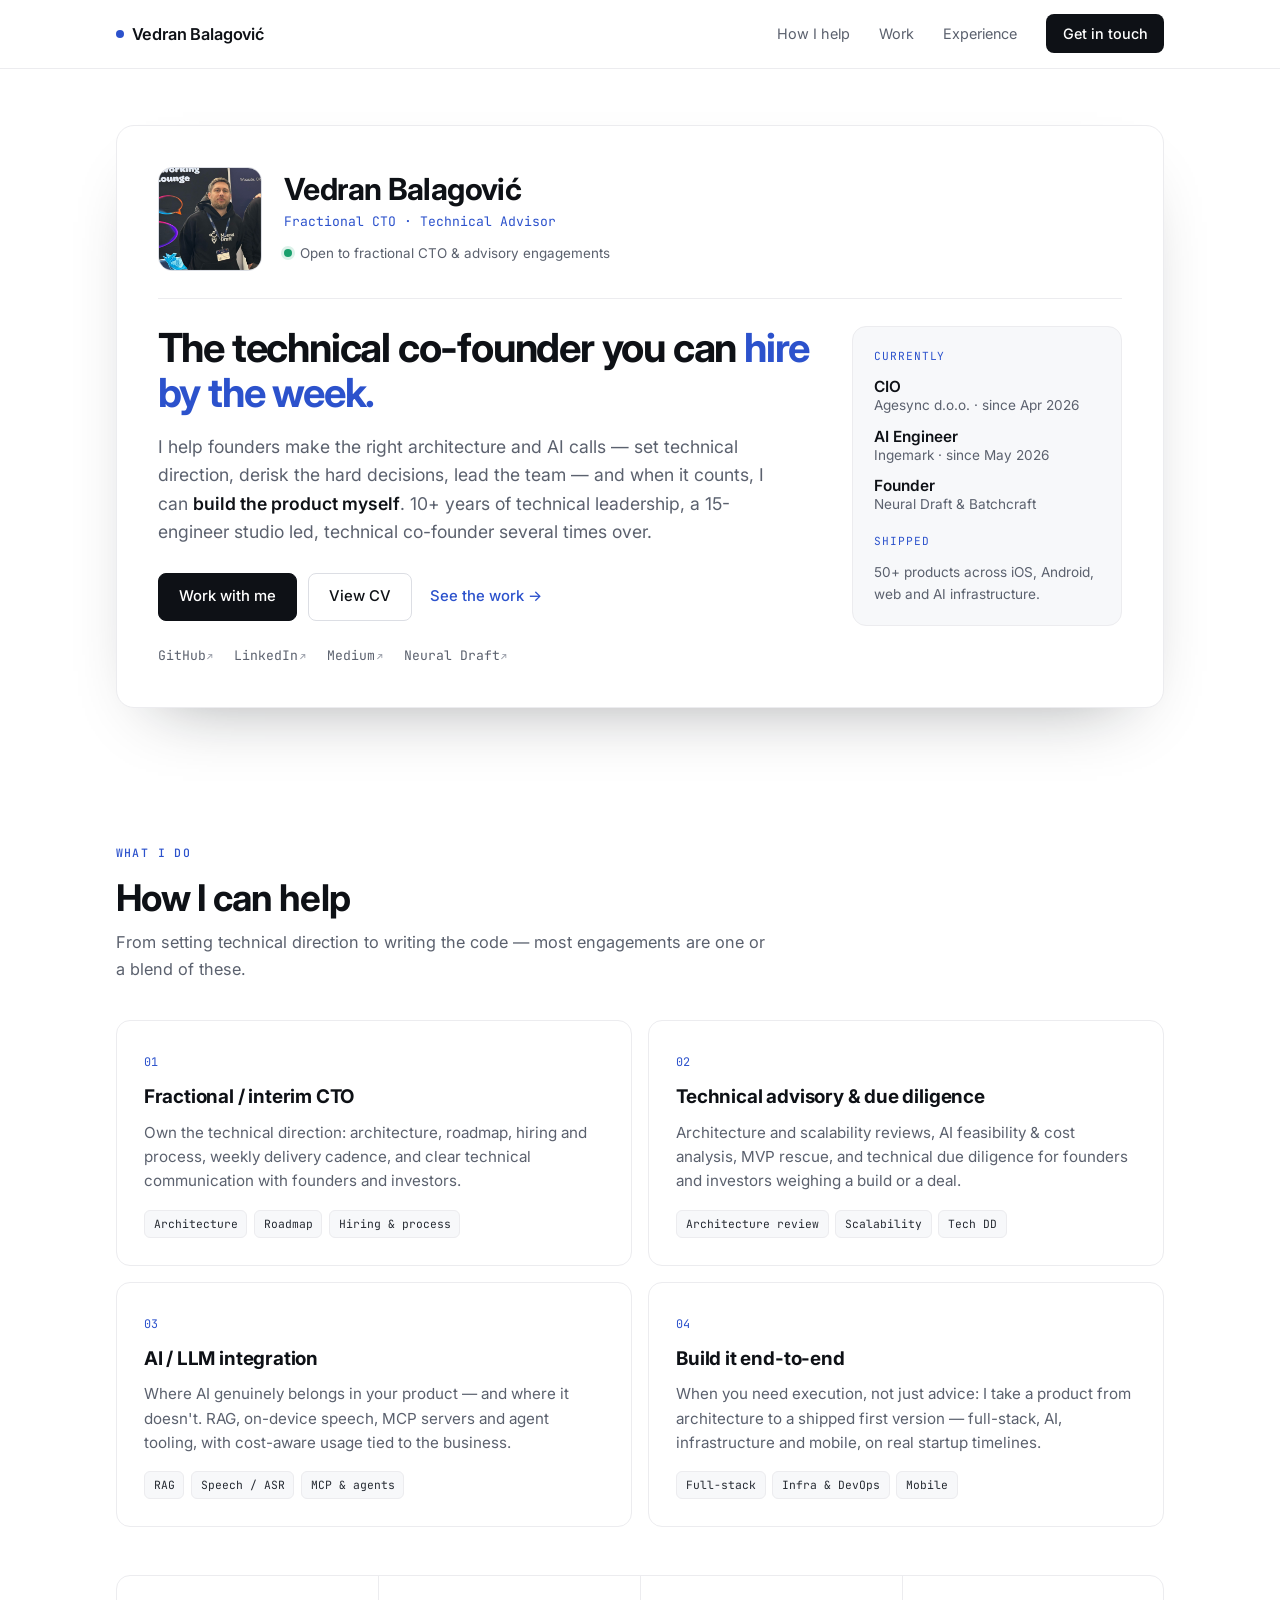
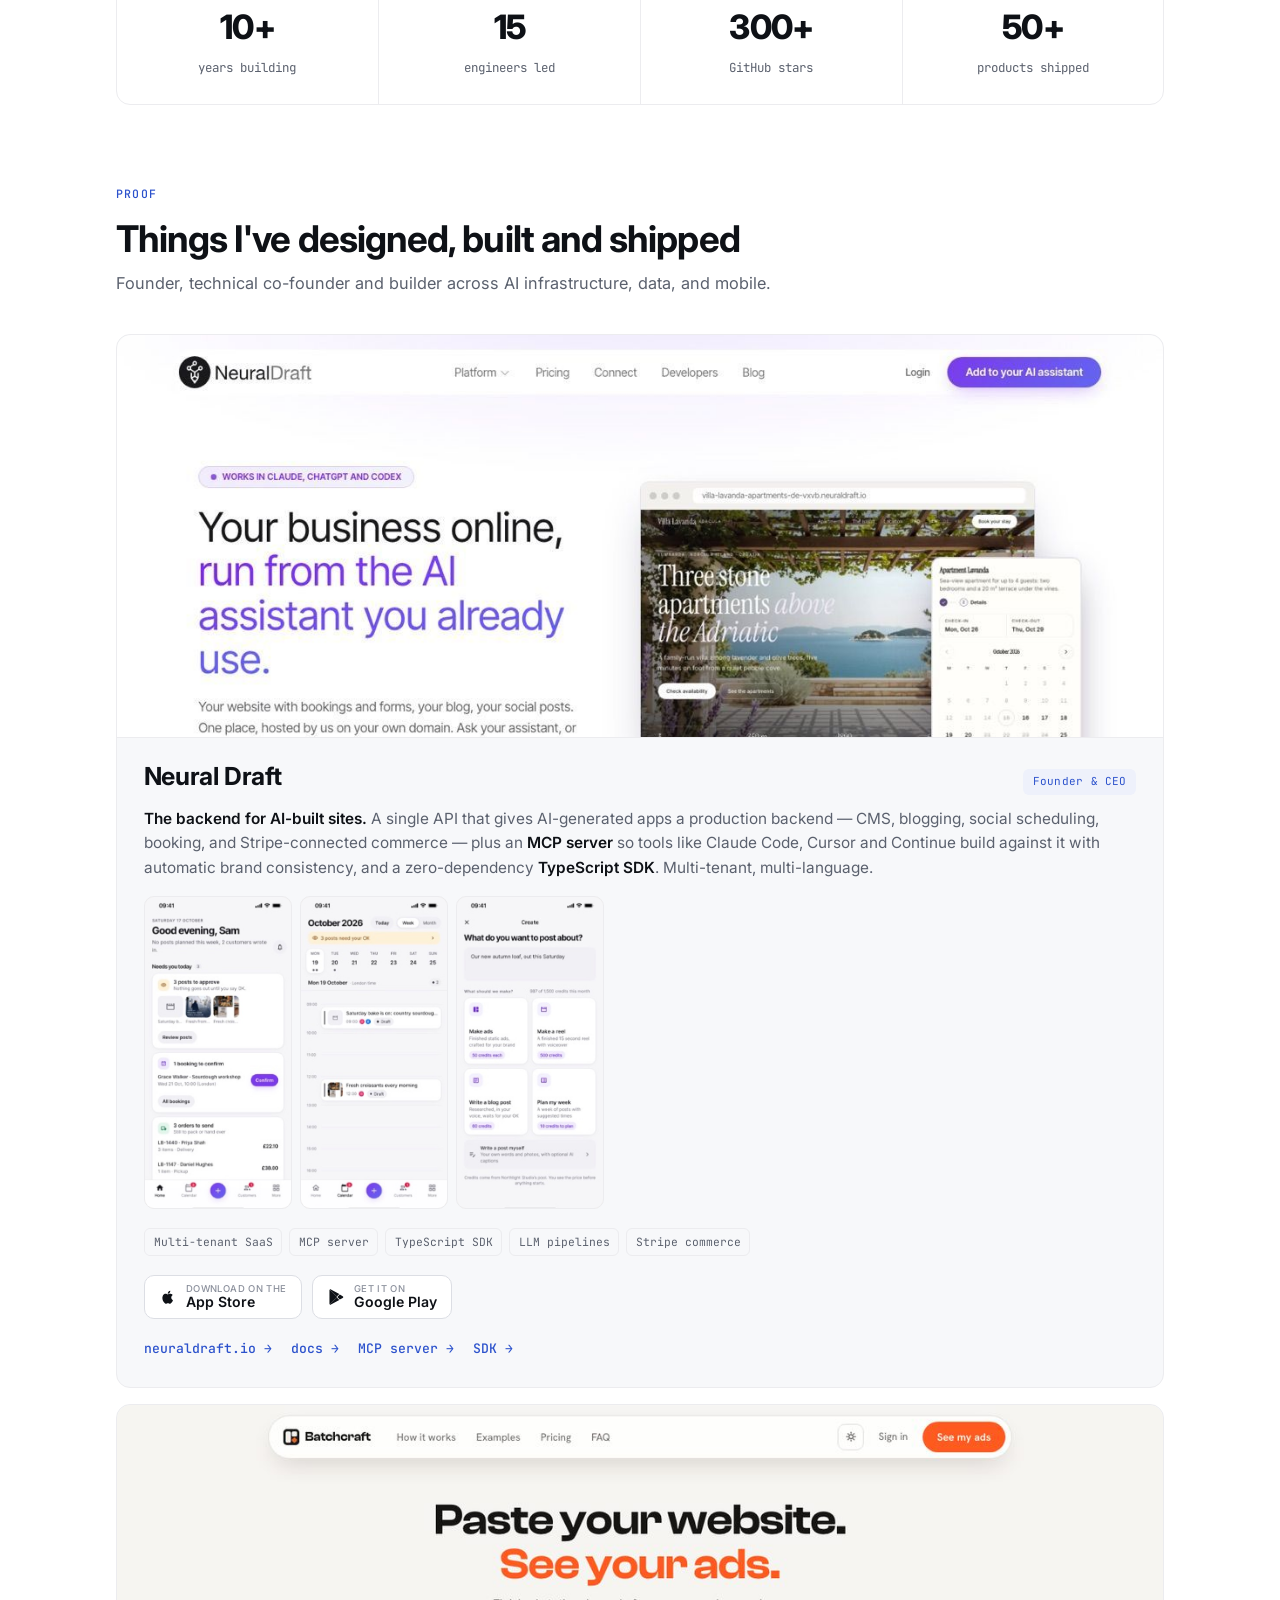
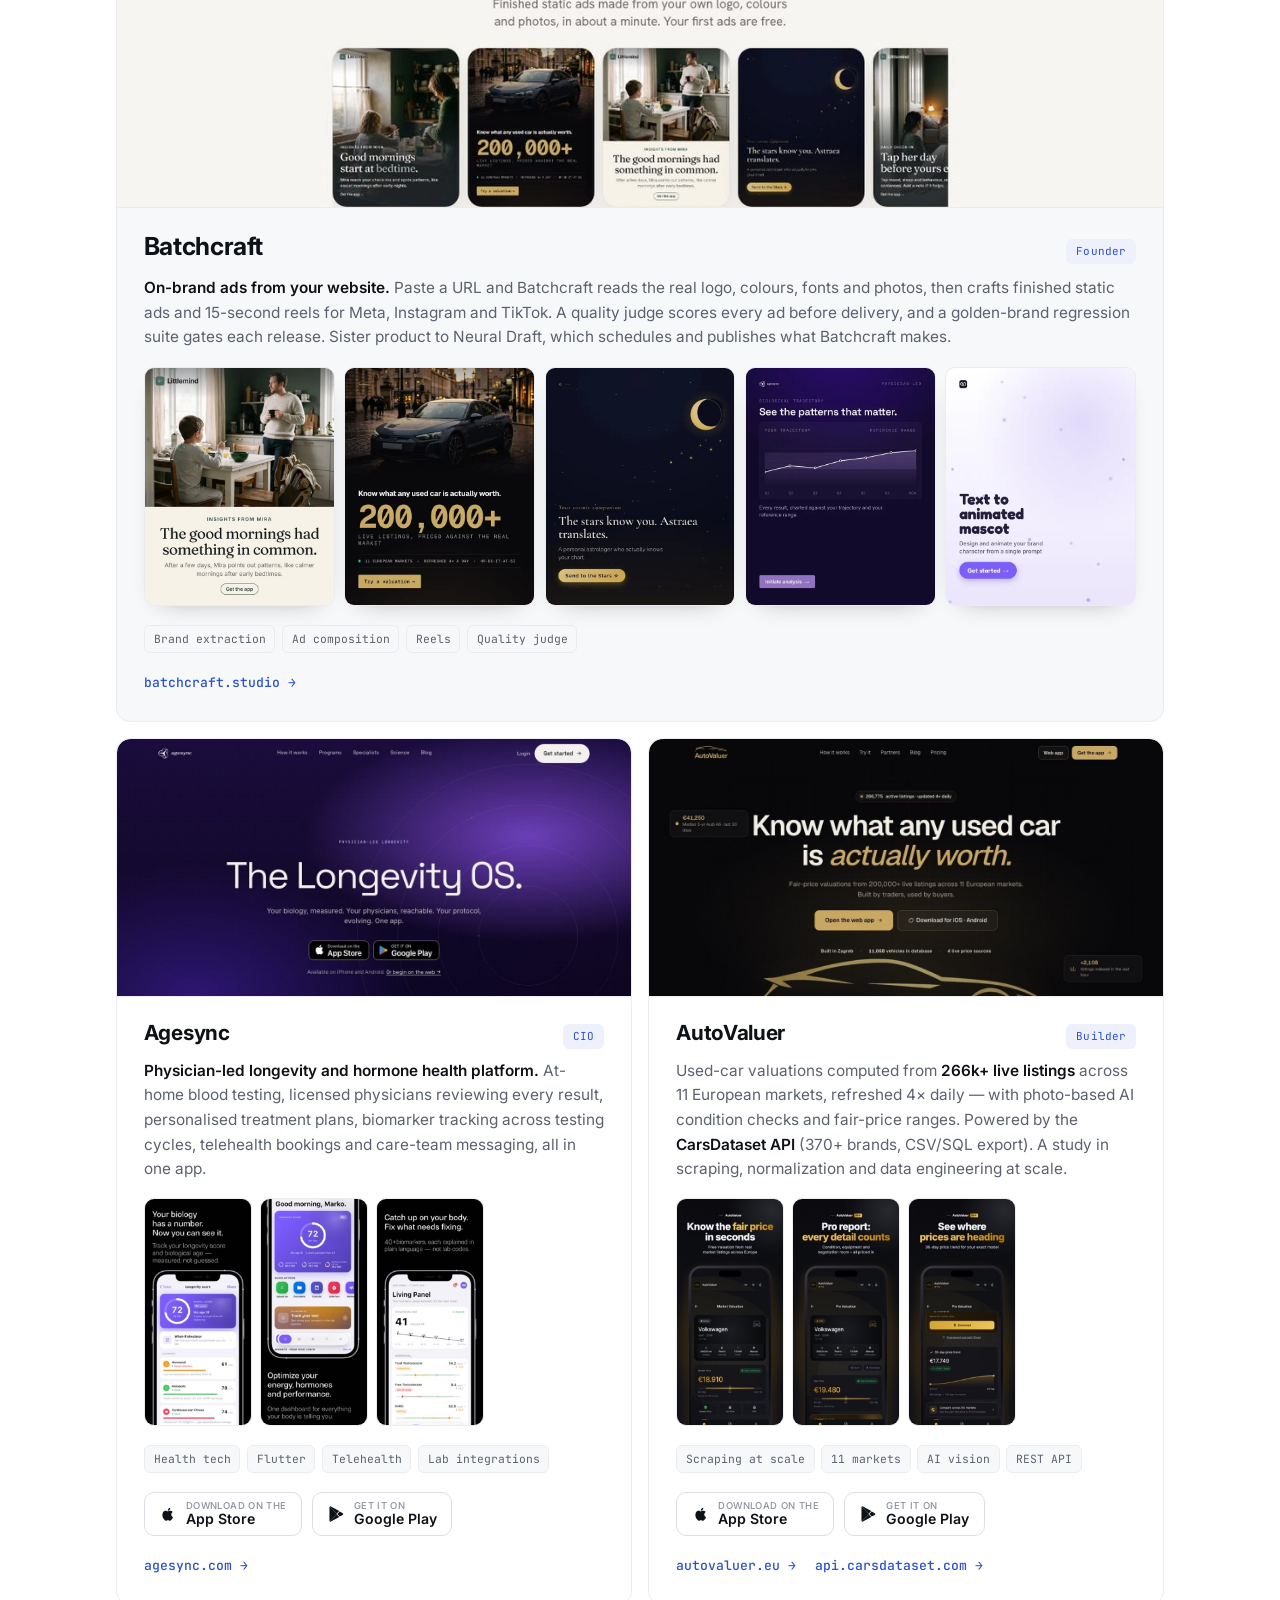
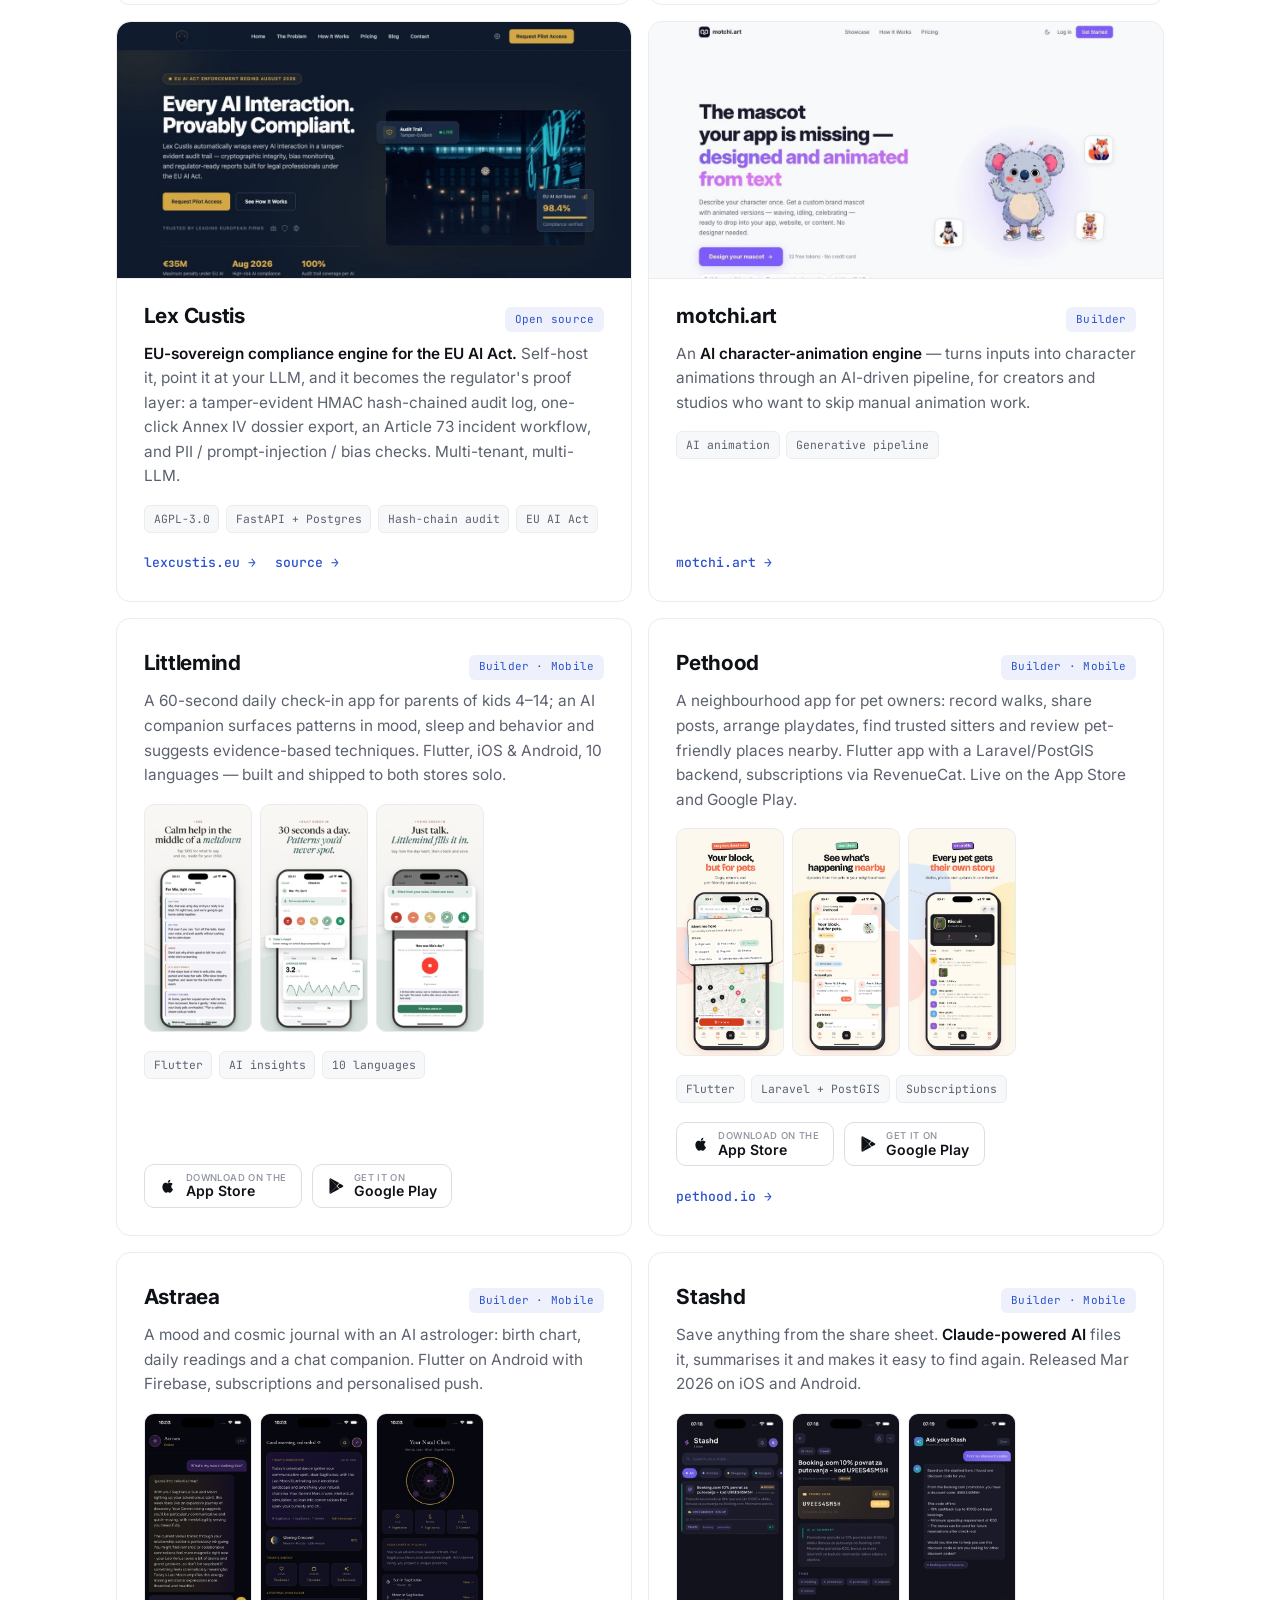
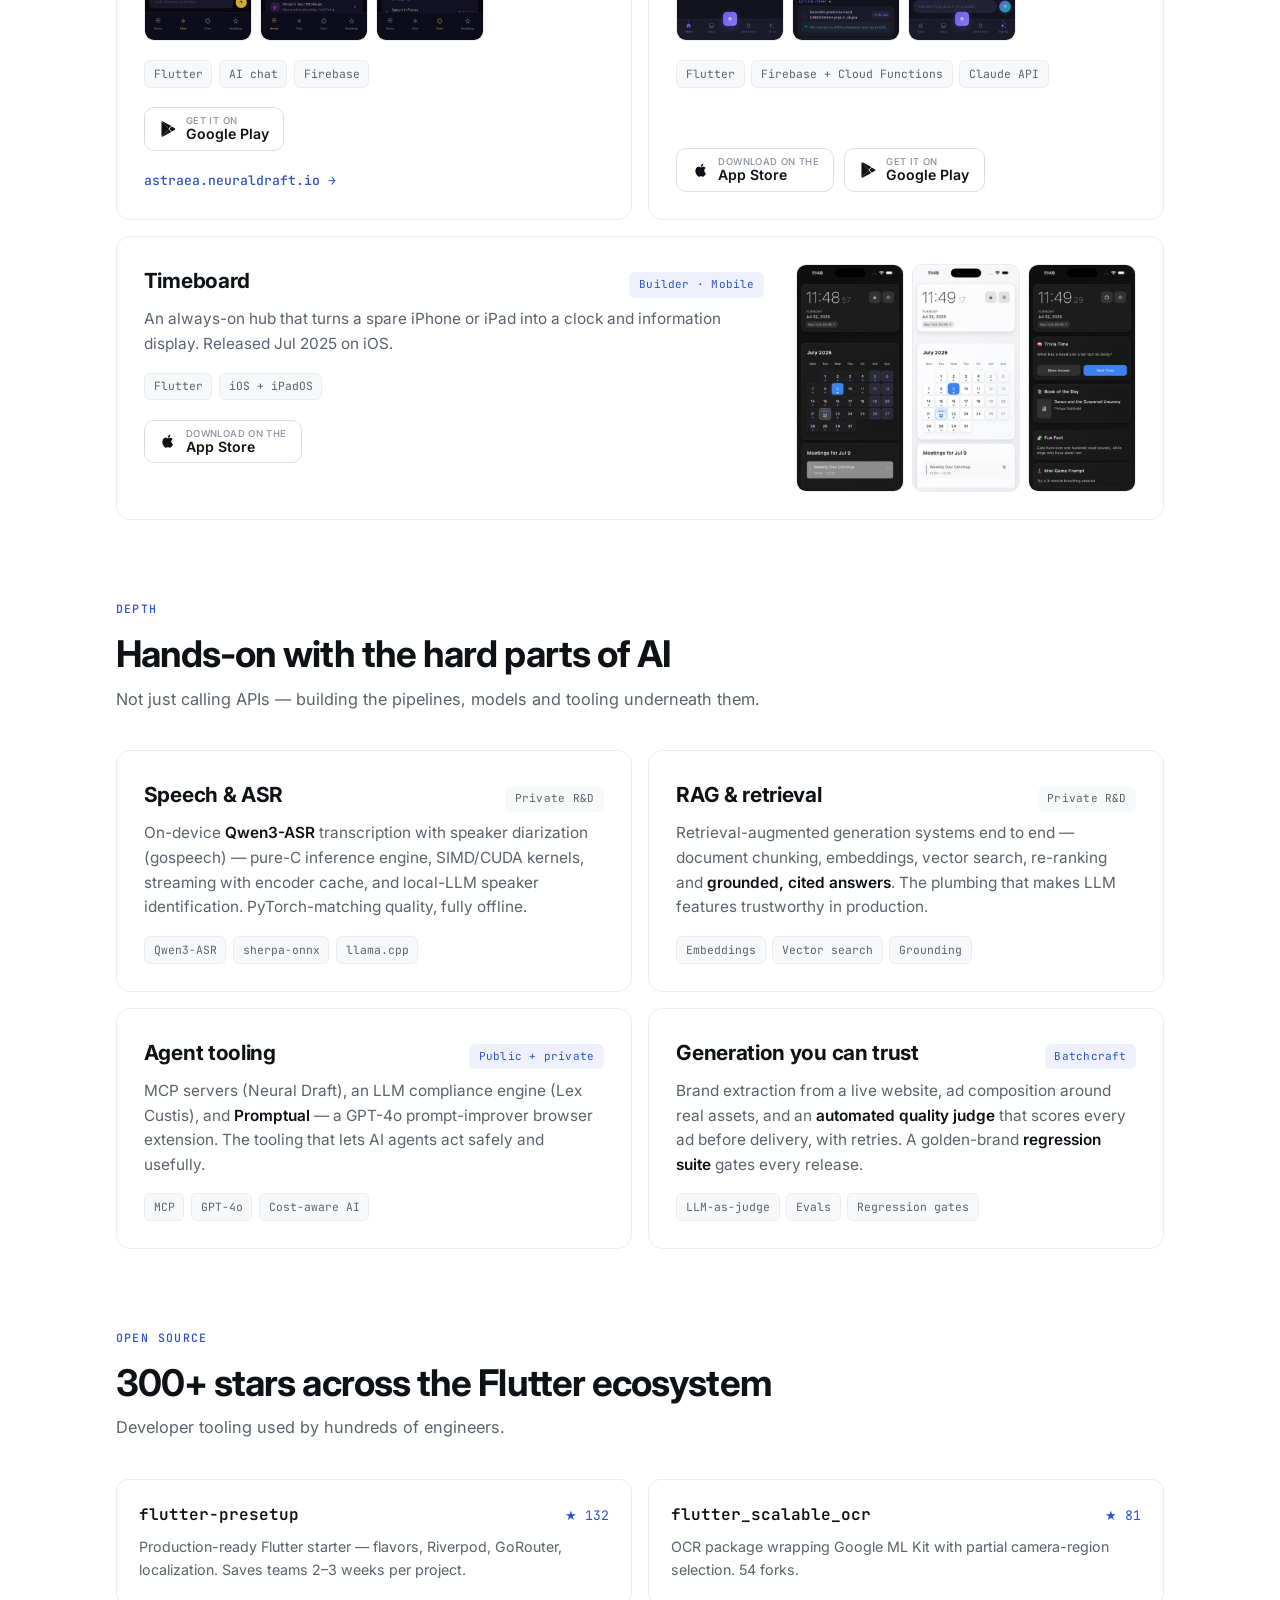
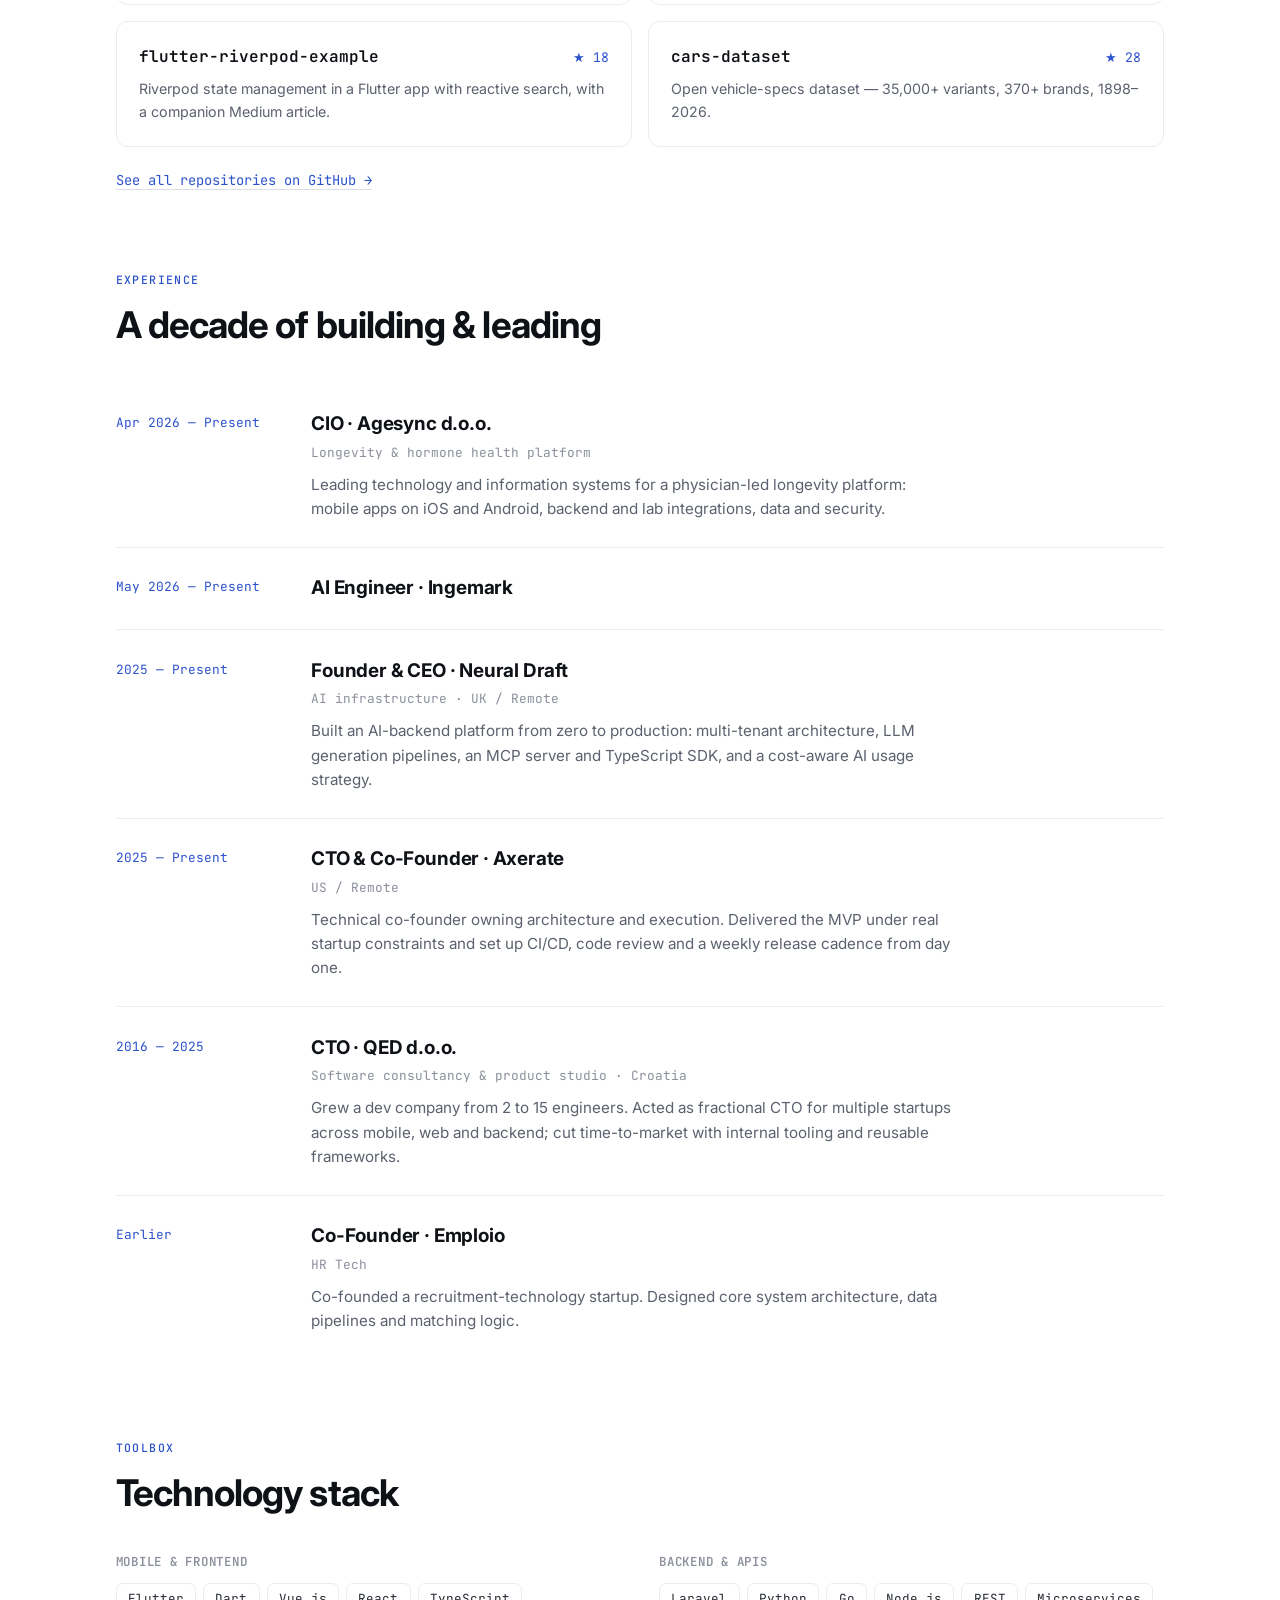
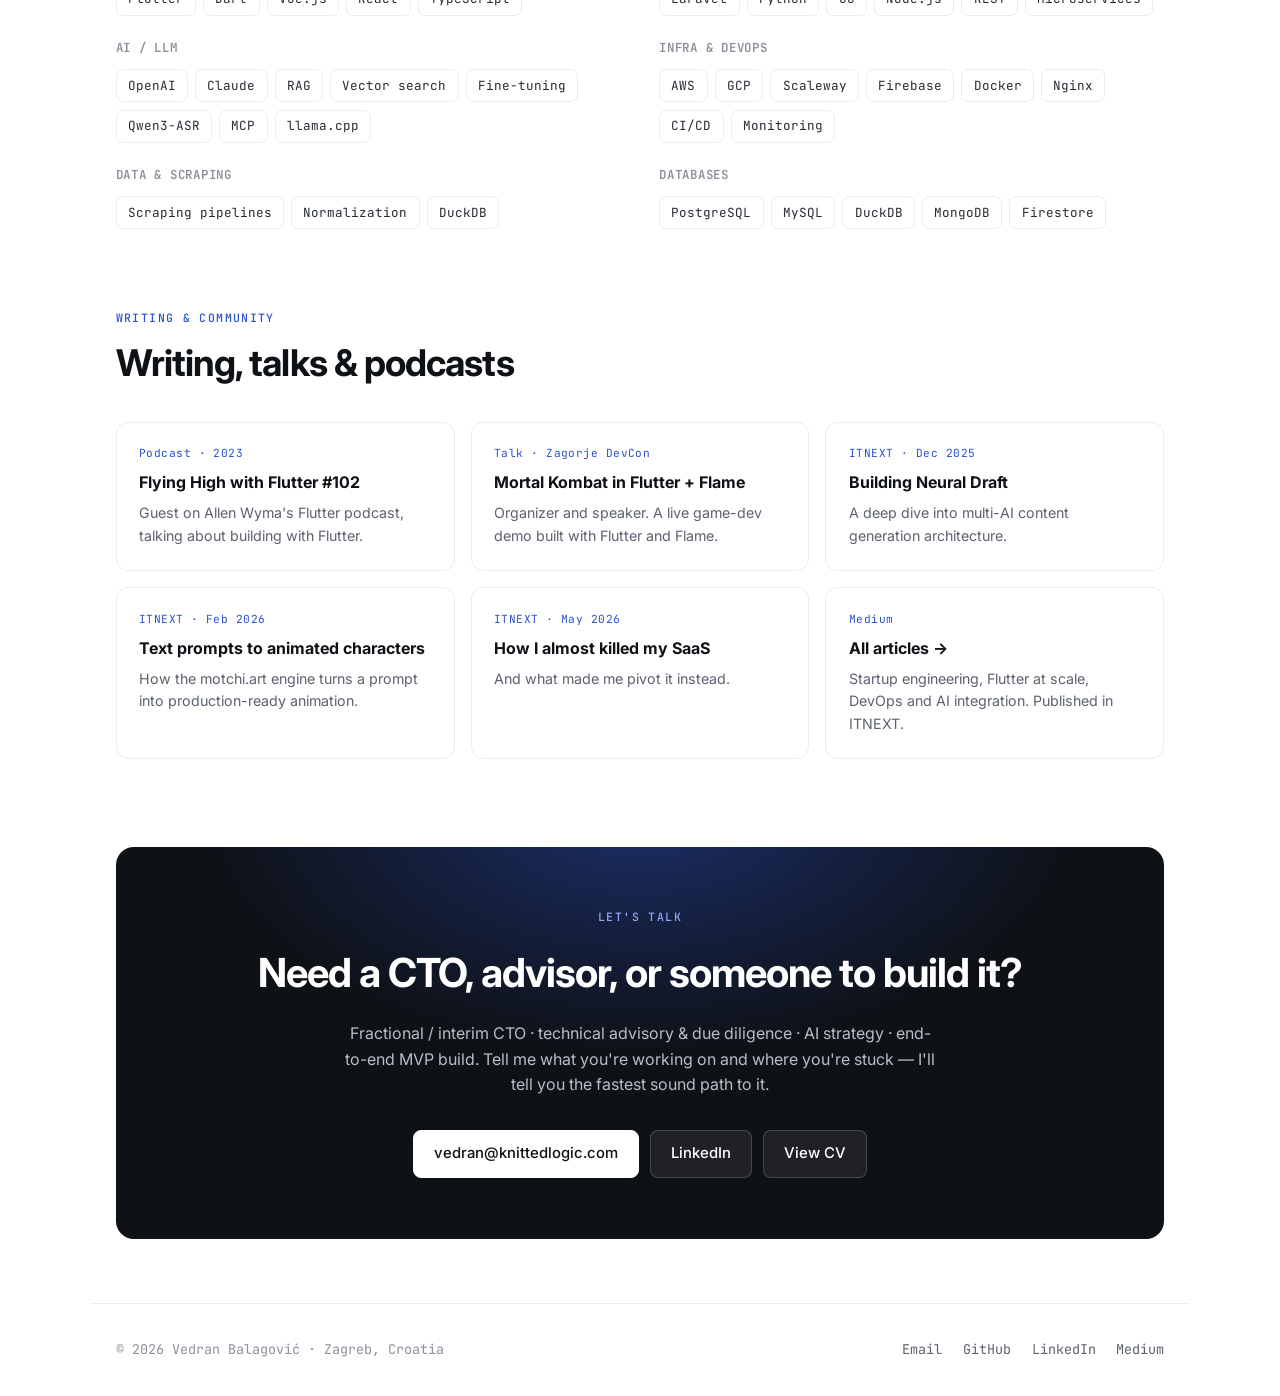
==== commit 75a5aea4: "Portfolio: Currently panel, share card, VB favicon, Batchcraft ads, better Stashd screens, writing/t" ====
--- a/index.html
+++ b/index.html
@@ -11,12 +11,15 @@
   <meta property="og:title" content="Vedran Balagović — Fractional CTO &amp; Technical Advisor" />
   <meta property="og:description" content="Technical leadership, hands-on. Architecture, AI/LLM strategy and infrastructure — backed by a decade of shipping. Fractional CTO, advisory & technical due diligence." />
   <meta property="og:type" content="profile" />
-  <meta property="og:image" content="profile.jpg" />
+  <meta property="og:image" content="https://vbalagovic.github.io/og.png" />
+  <meta property="og:image:width" content="1200" />
+  <meta property="og:image:height" content="630" />
   <meta property="og:url" content="https://vbalagovic.github.io/" />
-  <meta name="twitter:card" content="summary" />
-  <meta name="twitter:image" content="profile.jpg" />
-
-  <link rel="icon" href="data:image/svg+xml,<svg xmlns='http://www.w3.org/2000/svg' viewBox='0 0 100 100'><circle cx='50' cy='50' r='42' fill='%232c52cc'/></svg>" />
+  <meta name="twitter:card" content="summary_large_image" />
+  <meta name="twitter:image" content="https://vbalagovic.github.io/og.png" />
+
+  <link rel="icon" type="image/svg+xml" href="favicon.svg" />
+  <link rel="apple-touch-icon" href="apple-touch-icon.png" />
   <link rel="preconnect" href="https://fonts.googleapis.com" />
   <link rel="preconnect" href="https://fonts.gstatic.com" crossorigin />
   <link href="https://fonts.googleapis.com/css2?family=Inter:wght@400;500;600;700;800&family=JetBrains+Mono:wght@400;500;600&display=swap" rel="stylesheet" />
@@ -48,6 +51,8 @@
           </div>
         </div>
         <hr class="hero__rule" />
+        <div class="hero__body">
+        <div class="hero__main">
         <p class="hero__headline">The technical co-founder you can <span>hire by the week.</span></p>
         <p class="hero__pitch">
           I help founders make the right architecture and AI calls — set technical direction, derisk
@@ -66,6 +71,18 @@
           <li><a href="https://medium.com/@vedran.balagovic" target="_blank" rel="noopener">Medium</a></li>
           <li><a href="https://neuraldraft.io" target="_blank" rel="noopener">Neural Draft</a></li>
         </ul>
+        </div>
+        <aside class="hero__now" aria-label="Currently">
+          <span class="hero__now-label">Currently</span>
+          <ul>
+            <li><b>CIO</b><span>Agesync d.o.o. · since Apr 2026</span></li>
+            <li><b>AI Engineer</b><span>Ingemark · since May 2026</span></li>
+            <li><b>Founder</b><span>Neural Draft &amp; Batchcraft</span></li>
+          </ul>
+          <span class="hero__now-label">Shipped</span>
+          <p>50+ products across iOS, Android, web and AI infrastructure.</p>
+        </aside>
+        </div>
       </div>
     </section>
 
@@ -169,7 +186,7 @@
             regression suite gates each release. Sister product to Neural Draft, which schedules and
             publishes what Batchcraft makes.
           </p>
-          <div class="phones"><img src="img/apps/batchcraft-agesync-story-1.jpg" alt="Batchcraft ad made for Agesync" loading="lazy"><img src="img/apps/batchcraft-autovaluer-story-1.jpg" alt="Batchcraft ad made for AutoValuer" loading="lazy"><img src="img/apps/batchcraft-neuraldraft-story-1.jpg" alt="Batchcraft ad made for Neural Draft" loading="lazy"></div>
+          <div class="ads"><img src="img/apps/batchcraft-littlemind-1.jpg" alt="Batchcraft ad made for Littlemind" loading="lazy" width="560" height="700"><img src="img/apps/batchcraft-autovaluer-1.jpg" alt="Batchcraft ad made for AutoValuer" loading="lazy" width="560" height="700"><img src="img/apps/batchcraft-astraea-portrait-1.jpg" alt="Batchcraft ad made for Astraea" loading="lazy" width="560" height="700"><img src="img/apps/batchcraft-agesync-1.jpg" alt="Batchcraft ad made for Agesync" loading="lazy" width="560" height="700"><img src="img/apps/batchcraft-motchi-1.jpg" alt="Batchcraft ad made for motchi.art" loading="lazy" width="560" height="700"></div>
           <div class="tags"><span>Brand extraction</span><span>Ad composition</span><span>Reels</span><span>Quality judge</span></div>
           <div class="spacer"></div>
           <div class="card__links">
@@ -356,7 +373,7 @@
             <span class="card__role">Builder · Mobile</span>
           </div>
           <p class="card__desc">Save anything from the share sheet. <strong>Claude-powered AI</strong> files it, summarises it and makes it easy to find again. Released Mar 2026 on iOS and Android.</p>
-          <div class="phones"><img src="img/apps/stashd-1.jpg" alt="Stashd app screen 1" loading="lazy"><img src="img/apps/stashd-2.jpg" alt="Stashd app screen 2" loading="lazy"><img src="img/apps/stashd-3.jpg" alt="Stashd app screen 3" loading="lazy"></div>
+          <div class="phones"><img src="img/apps/stashd-1.jpg" alt="Stashd home: your saved items" loading="lazy"><img src="img/apps/stashd-2.jpg" alt="Stashd item with AI summary and tags" loading="lazy"><img src="img/apps/stashd-3.jpg" alt="Ask your Stash chat" loading="lazy"></div>
           <div class="tags"><span>Flutter</span><span>Firebase + Cloud Functions</span><span>Claude API</span></div>
           <div class="spacer"></div>
           <div class="stores">
@@ -371,7 +388,7 @@
           </div>
         </article>
 
-        <article class="card reveal">
+        <article class="card card--wide reveal">
           <div class="card__top">
             <h3>Timeboard</h3>
             <span class="card__role">Builder · Mobile</span>
@@ -388,19 +405,6 @@
           </div>
         </article>
 
-        <article class="card reveal">
-          <div class="card__top">
-            <h3>gospeech</h3>
-            <span class="card__role card__role--private">Private R&amp;D</span>
-          </div>
-          <p class="card__desc">
-            <strong>Local speech-to-text with speaker diarization</strong> — no Python, no cloud, a
-            single binary. Wraps a pure-C <strong>Qwen3-ASR</strong> engine (PyTorch-matching quality,
-            hand-tuned SIMD, CUDA) with Pyannote 3.0 diarization via sherpa-onnx, plus optional
-            local-LLM speaker identification.
-          </p>
-          <div class="tags"><span>Qwen3-ASR</span><span>Go + C / CGO</span><span>Diarization</span><span>On-device</span></div>
-        </article>
       </div>
     </section>
 
@@ -438,6 +442,15 @@
             lets AI agents act safely and usefully.
           </p>
           <div class="tags"><span>MCP</span><span>GPT-4o</span><span>Cost-aware AI</span></div>
+        </article>
+        <article class="card reveal">
+          <div class="card__top"><h3>Generation you can trust</h3><span class="card__role">Batchcraft</span></div>
+          <p class="card__desc">
+            Brand extraction from a live website, ad composition around real assets, and an
+            <strong>automated quality judge</strong> that scores every ad before delivery, with retries.
+            A golden-brand <strong>regression suite</strong> gates every release.
+          </p>
+          <div class="tags"><span>LLM-as-judge</span><span>Evals</span><span>Regression gates</span></div>
         </article>
       </div>
     </section>
@@ -564,20 +577,38 @@
     <section class="section">
       <div class="section__head reveal">
         <span class="eyebrow">Writing &amp; community</span>
-        <h2>Sharing what I learn</h2>
+        <h2>Writing, talks &amp; podcasts</h2>
       </div>
       <div class="writing reveal">
+        <a class="writing__card" href="https://redcircle.com/shows/1e717ca8-94d4-4a39-807e-a148884a9786/episodes/07a7fb0f-6108-4742-b254-dd579bb3d1d5" target="_blank" rel="noopener">
+          <span class="writing__kind">Podcast · 2023</span>
+          <h4>Flying High with Flutter #102</h4>
+          <p>Guest on Allen Wyma's Flutter podcast, talking about building with Flutter.</p>
+        </a>
+        <a class="writing__card" href="https://github.com/vbalagovic/flutter-flame-showcase-mk" target="_blank" rel="noopener">
+          <span class="writing__kind">Talk · Zagorje DevCon</span>
+          <h4>Mortal Kombat in Flutter + Flame</h4>
+          <p>Organizer and speaker. A live game-dev demo built with Flutter and Flame.</p>
+        </a>
+        <a class="writing__card" href="https://itnext.io/building-neural-draft-a-deep-dive-into-multi-ai-content-generation-architecture-baae918535b8" target="_blank" rel="noopener">
+          <span class="writing__kind">ITNEXT · Dec 2025</span>
+          <h4>Building Neural Draft</h4>
+          <p>A deep dive into multi-AI content generation architecture.</p>
+        </a>
+        <a class="writing__card" href="https://itnext.io/i-built-an-ai-engine-that-turns-text-prompts-into-production-ready-animated-characters-heres-how-5d3b1031e55a" target="_blank" rel="noopener">
+          <span class="writing__kind">ITNEXT · Feb 2026</span>
+          <h4>Text prompts to animated characters</h4>
+          <p>How the motchi.art engine turns a prompt into production-ready animation.</p>
+        </a>
+        <a class="writing__card" href="https://itnext.io/how-i-almost-killed-my-saas-and-what-made-me-pivot-it-instead-e02aa6fb3c2f" target="_blank" rel="noopener">
+          <span class="writing__kind">ITNEXT · May 2026</span>
+          <h4>How I almost killed my SaaS</h4>
+          <p>And what made me pivot it instead.</p>
+        </a>
         <a class="writing__card" href="https://medium.com/@vedran.balagovic" target="_blank" rel="noopener">
-          <h4>Medium · 220+ followers</h4>
-          <p>Startup engineering, Flutter at scale, DevOps and AI integration.</p>
-        </a>
-        <a class="writing__card" href="https://itnext.io/building-truly-cross-platform-flutter-applications-desktop-and-web-mastery-8c359592c661" target="_blank" rel="noopener">
-          <h4>Published in ITNEXT</h4>
-          <p>Cross-platform Flutter — desktop &amp; web mastery, and more.</p>
-        </a>
-        <a class="writing__card" href="https://github.com/vbalagovic/flutter-flame-showcase-mk" target="_blank" rel="noopener">
-          <h4>Speaker · Zagorje DevCon</h4>
-          <p>Organizer &amp; speaker — including a Flutter + Flame game-dev talk.</p>
+          <span class="writing__kind">Medium</span>
+          <h4>All articles →</h4>
+          <p>Startup engineering, Flutter at scale, DevOps and AI integration. Published in ITNEXT.</p>
         </a>
       </div>
     </section>
--- a/style.css
+++ b/style.css
@@ -273,3 +273,51 @@
 .phones { max-width: 340px; }
 .card__shot { height: auto; }
 .cards > .card { min-width: 0; }
+
+/* ---------- hero: "Currently" panel ---------- */
+.hero__body { display: grid; grid-template-columns: minmax(0, 1fr) 270px; gap: 2.6rem; align-items: start; }
+.hero__now { background: var(--bg-soft); border: 1px solid var(--line); border-radius: 14px; padding: 1.3rem 1.3rem 1.2rem; }
+.hero__now-label { display: block; font-family: 'JetBrains Mono', monospace; font-size: 0.7rem; letter-spacing: 0.08em; text-transform: uppercase; color: var(--accent); margin-bottom: 0.7rem; }
+.hero__now ul { list-style: none; margin: 0 0 1.2rem; padding: 0; display: grid; gap: 0.75rem; }
+.hero__now li { display: flex; flex-direction: column; line-height: 1.3; }
+.hero__now b { font-weight: 600; color: var(--ink); font-size: 0.96rem; }
+.hero__now li span, .hero__now p { color: var(--muted); font-size: 0.85rem; }
+@media (max-width: 880px) { .hero__body { grid-template-columns: 1fr; gap: 1.8rem; } }
+
+/* ---------- wide card: copy left, screens right ---------- */
+.card--wide { grid-column: 1 / -1; display: grid; grid-template-columns: minmax(0, 1fr) 340px; column-gap: 2rem; align-items: start; }
+.card--wide > .phones { grid-column: 2; grid-row: 1 / span 6; margin: 0; }
+.card--wide > :not(.phones) { grid-column: 1; }
+@media (max-width: 760px) { .card--wide { display: flex; } .card--wide > .phones { margin: 1rem 0 .2rem; } }
+
+/* ---------- feature cards: larger screens ---------- */
+.card--feature .phones { max-width: 460px; }
+
+/* ---------- writing ---------- */
+.writing__kind { display: block; font-family: 'JetBrains Mono', monospace; font-size: 0.7rem; letter-spacing: 0.04em; color: var(--accent); margin-bottom: 0.45rem; }
+@media (min-width: 761px) and (max-width: 1000px) { .writing { grid-template-columns: repeat(2, 1fr); } }
+
+/* ---------- mobile polish ---------- */
+.hero__avail i { flex-shrink: 0; }
+.nav__dot { flex-shrink: 0; }
+@media (max-width: 760px) {
+  .hero { padding: 1.4rem 0 2.2rem; }
+  .hero__card { padding: 1.4rem 1.25rem 1.5rem; border-radius: 16px; }
+  .hero__id { align-items: flex-start; gap: 0.95rem; }
+  .hero__photo { width: 72px; height: 72px; border-radius: 12px; }
+  .hero__name { font-size: 1.4rem; }
+  .hero__role { font-size: 0.74rem; line-height: 1.45; margin-top: 0.2rem; }
+  .hero__avail { align-items: flex-start; font-size: 0.8rem; line-height: 1.35; margin-top: 0.5rem; }
+  .hero__avail i { margin-top: 0.38em; }
+  .hero__rule { margin: 1.3rem 0; }
+  .hero__headline { font-size: 1.75rem; }
+  .hero__pitch { font-size: 1rem; line-height: 1.6; }
+  .hero__actions .btn { flex: 1 1 auto; justify-content: center; text-align: center; }
+  .card { padding: 1.3rem; }
+  .card { --card-pad: 1.3rem; }
+}
+
+/* ---------- Batchcraft ad strip ---------- */
+.ads { display: grid; grid-template-columns: repeat(5, 1fr); gap: 0.6rem; margin: 1.1rem 0 0.2rem; }
+.ads img { width: 100%; height: auto; aspect-ratio: 4/5; object-fit: cover; border-radius: 10px; border: 1px solid var(--line); box-shadow: 0 10px 24px -18px rgba(14,17,22,.45); }
+@media (max-width: 760px) { .ads { grid-template-columns: repeat(3, 1fr); } .ads img:nth-child(n+4) { display: none; } }
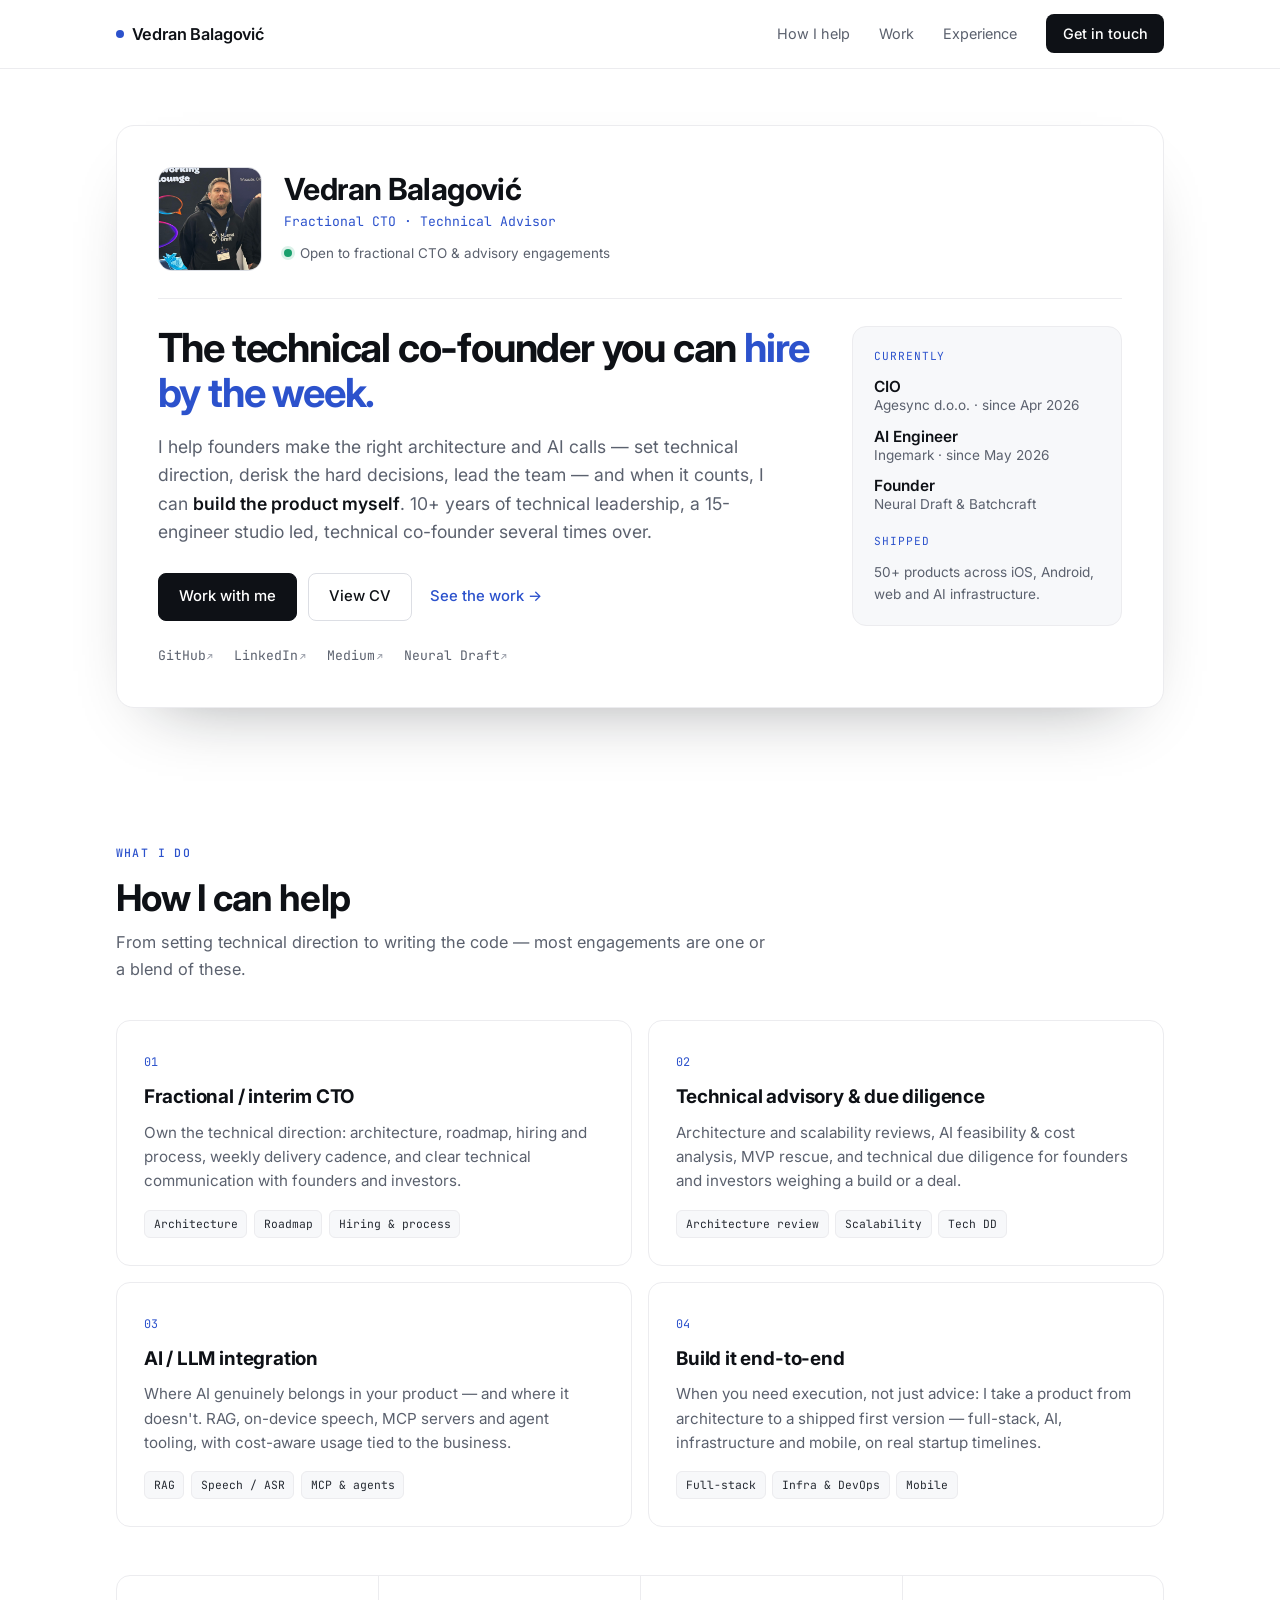
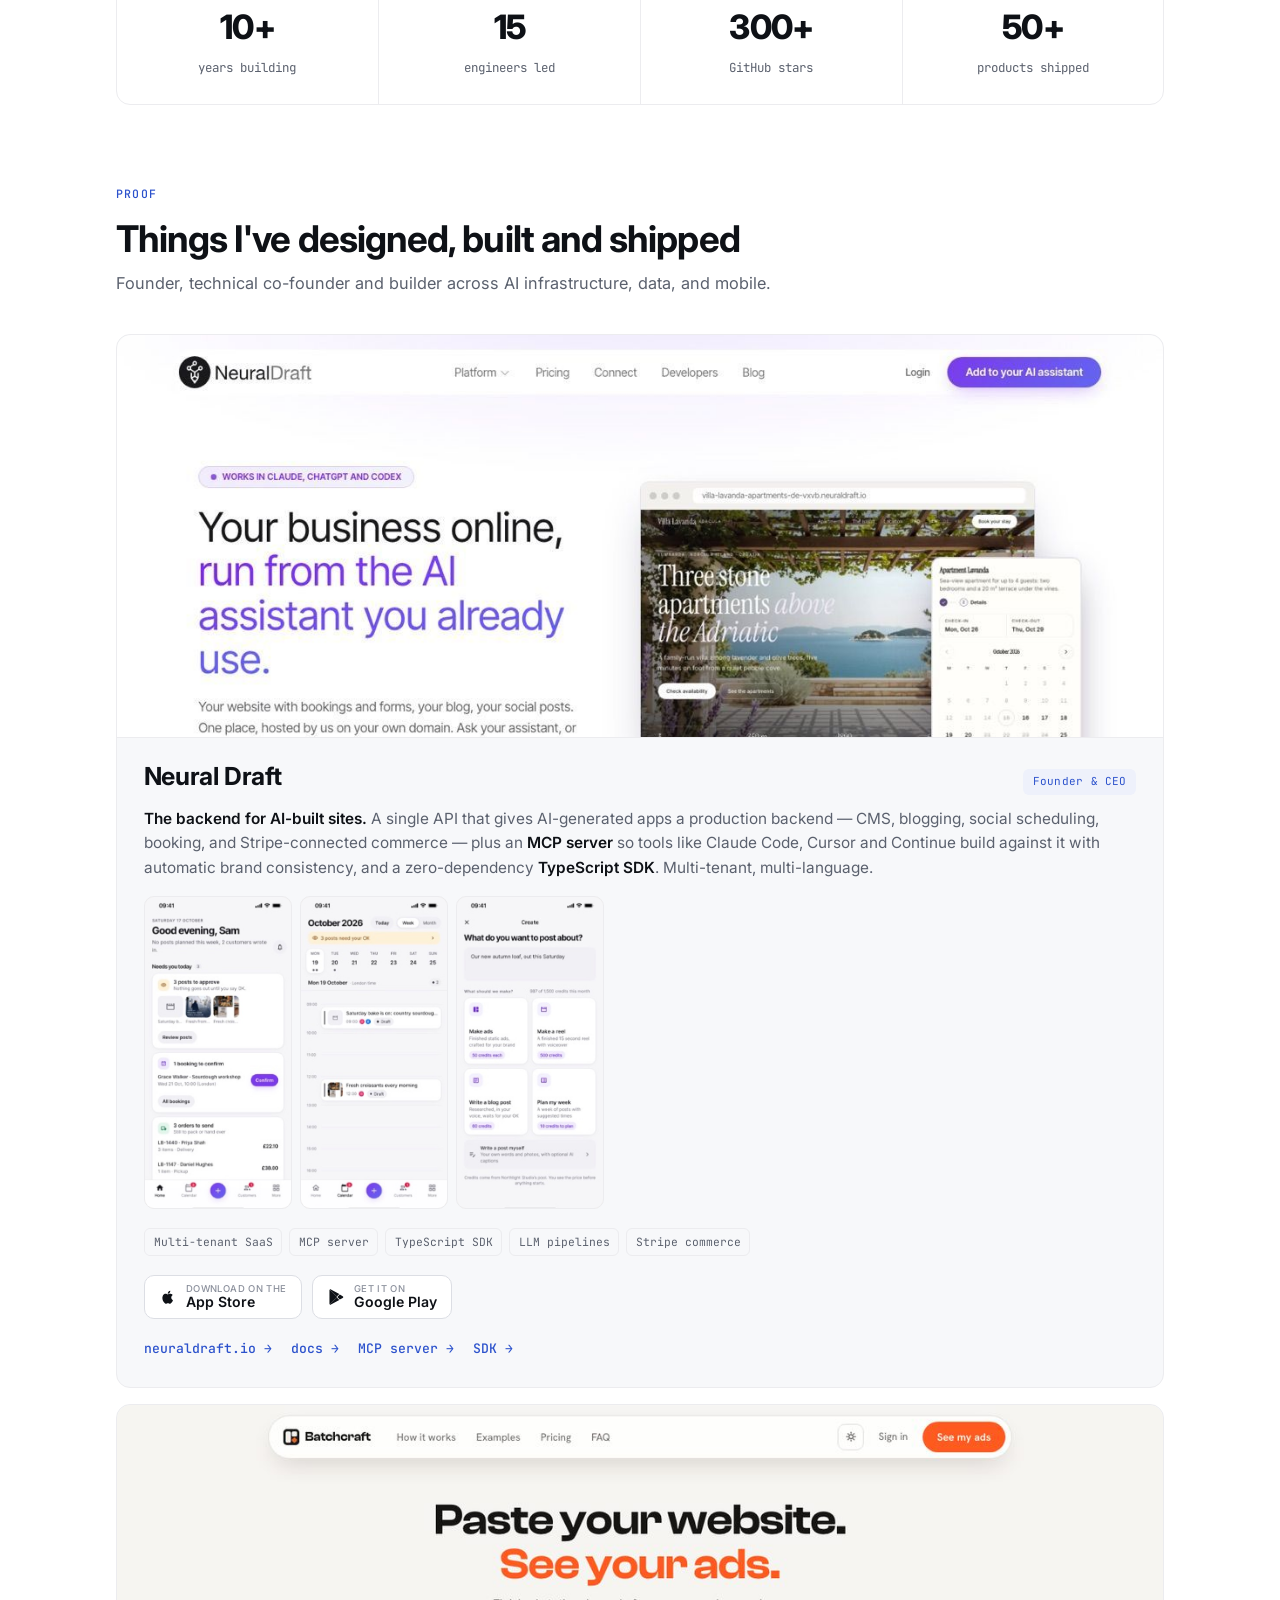
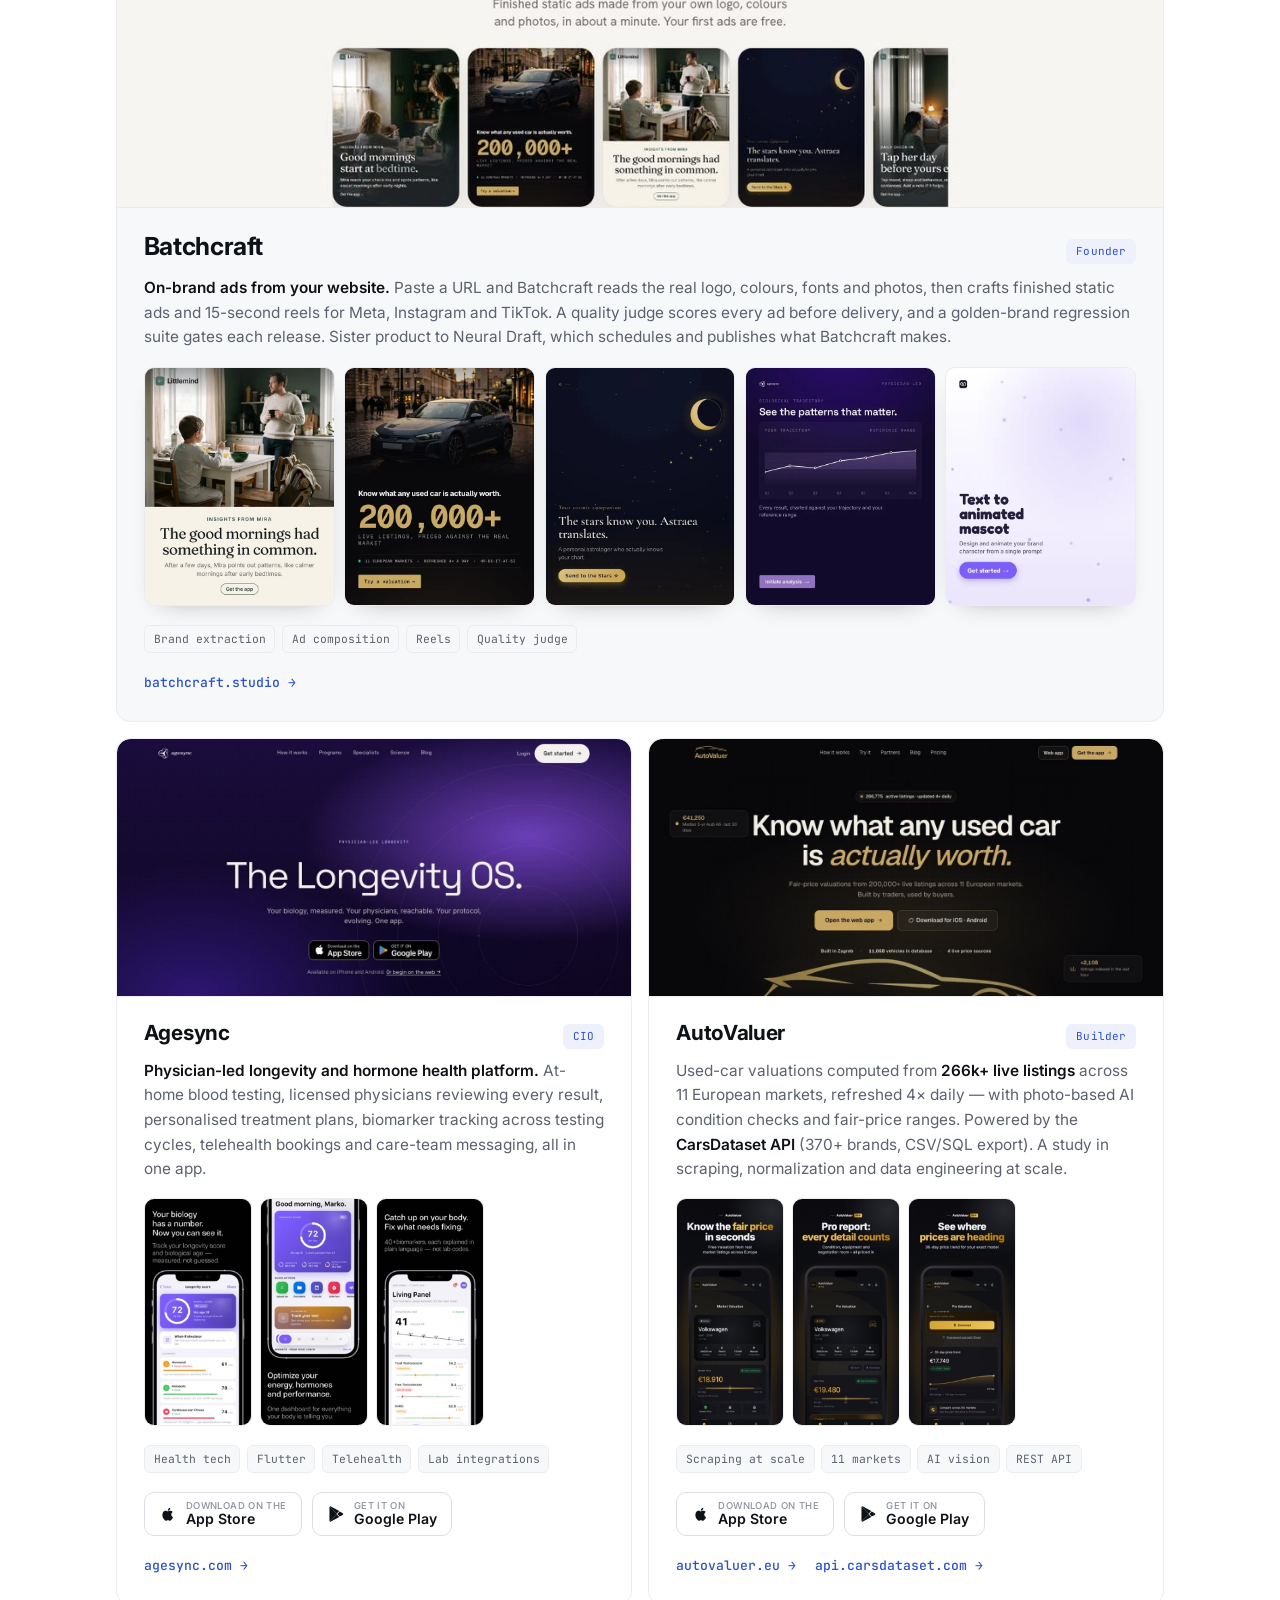
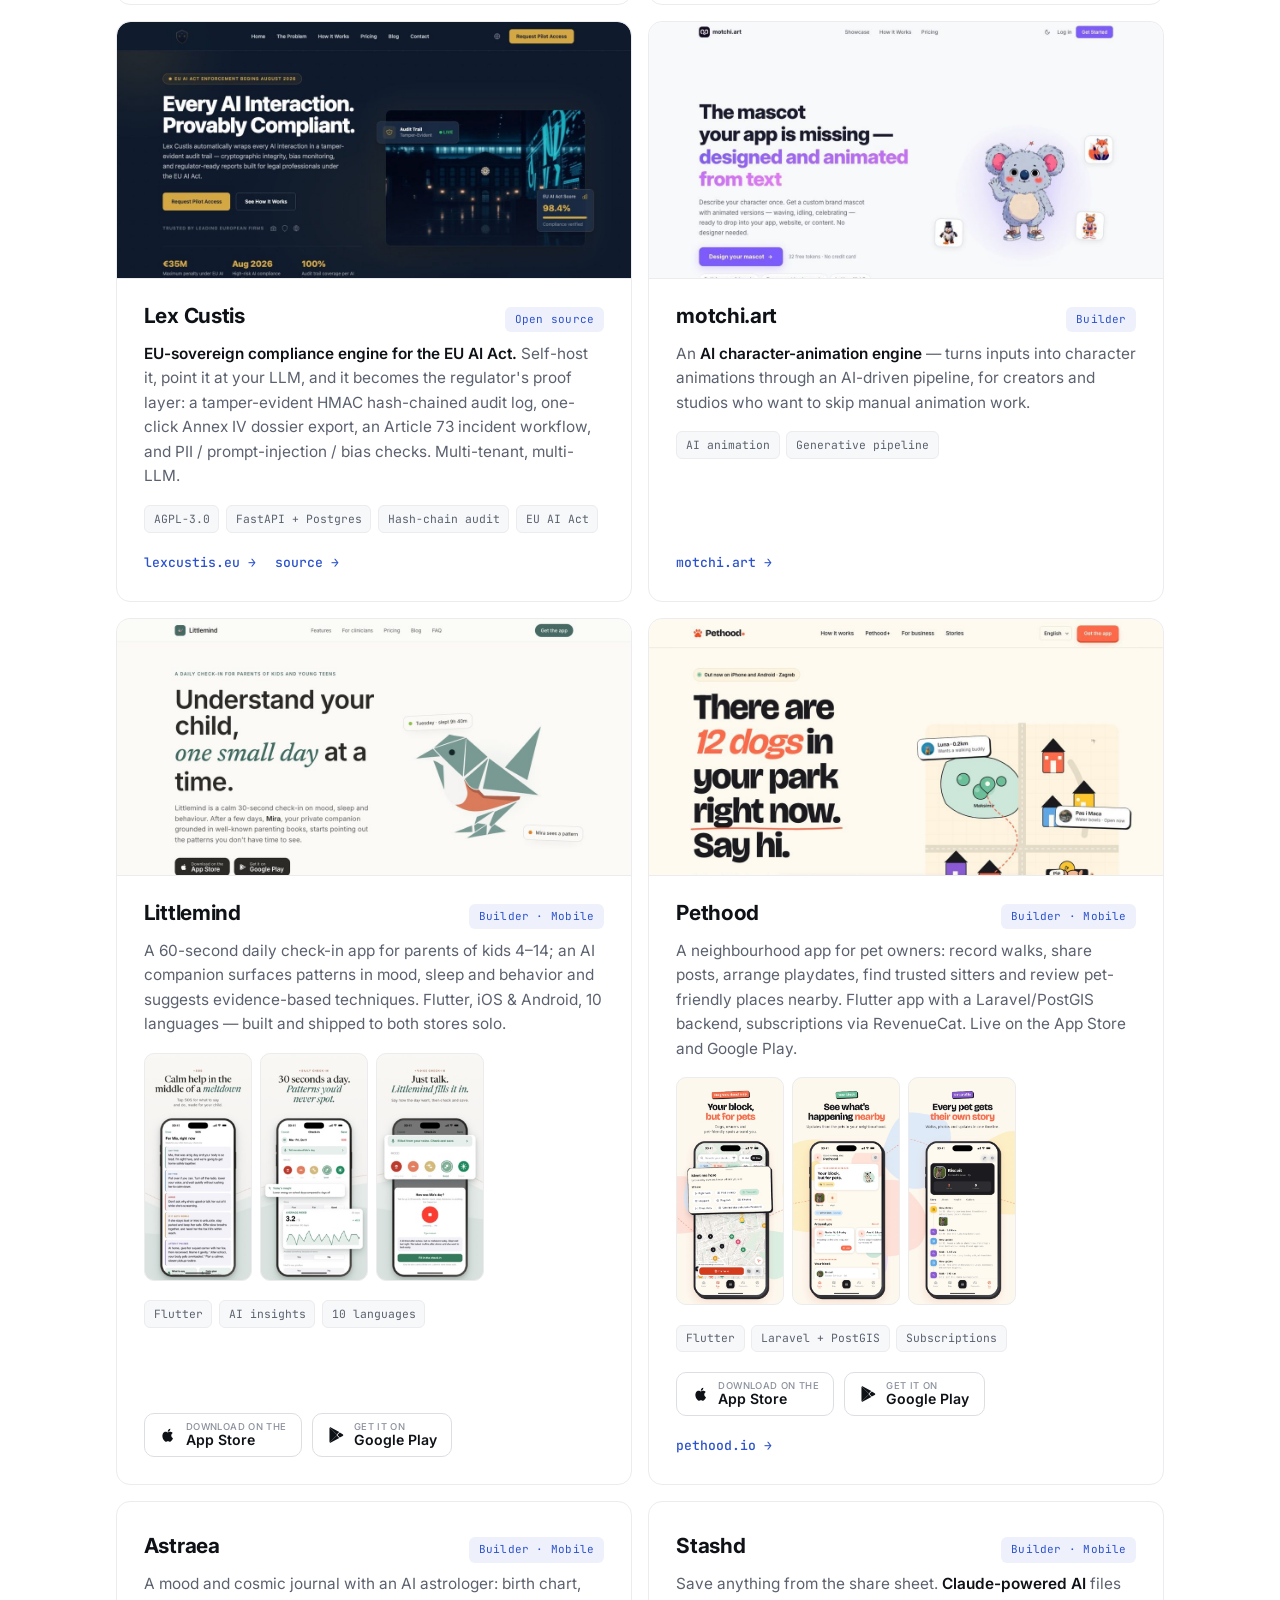
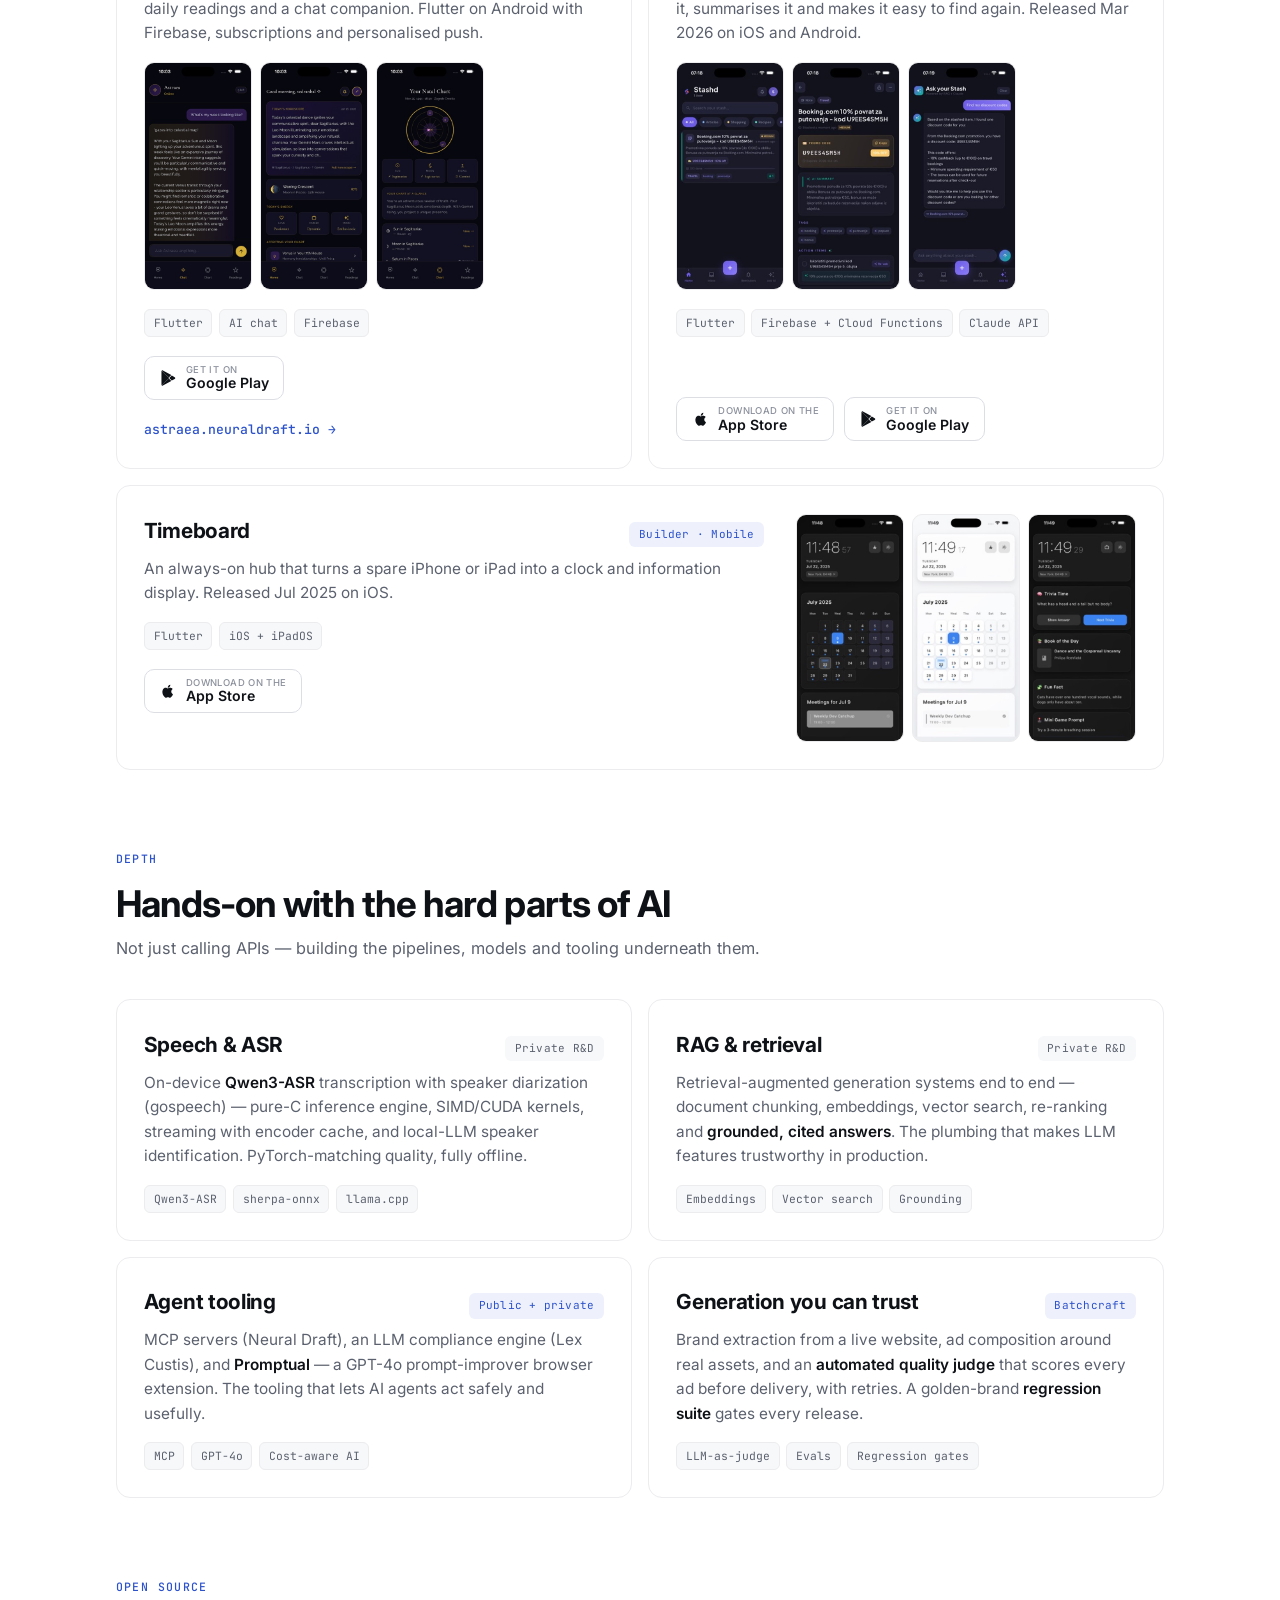
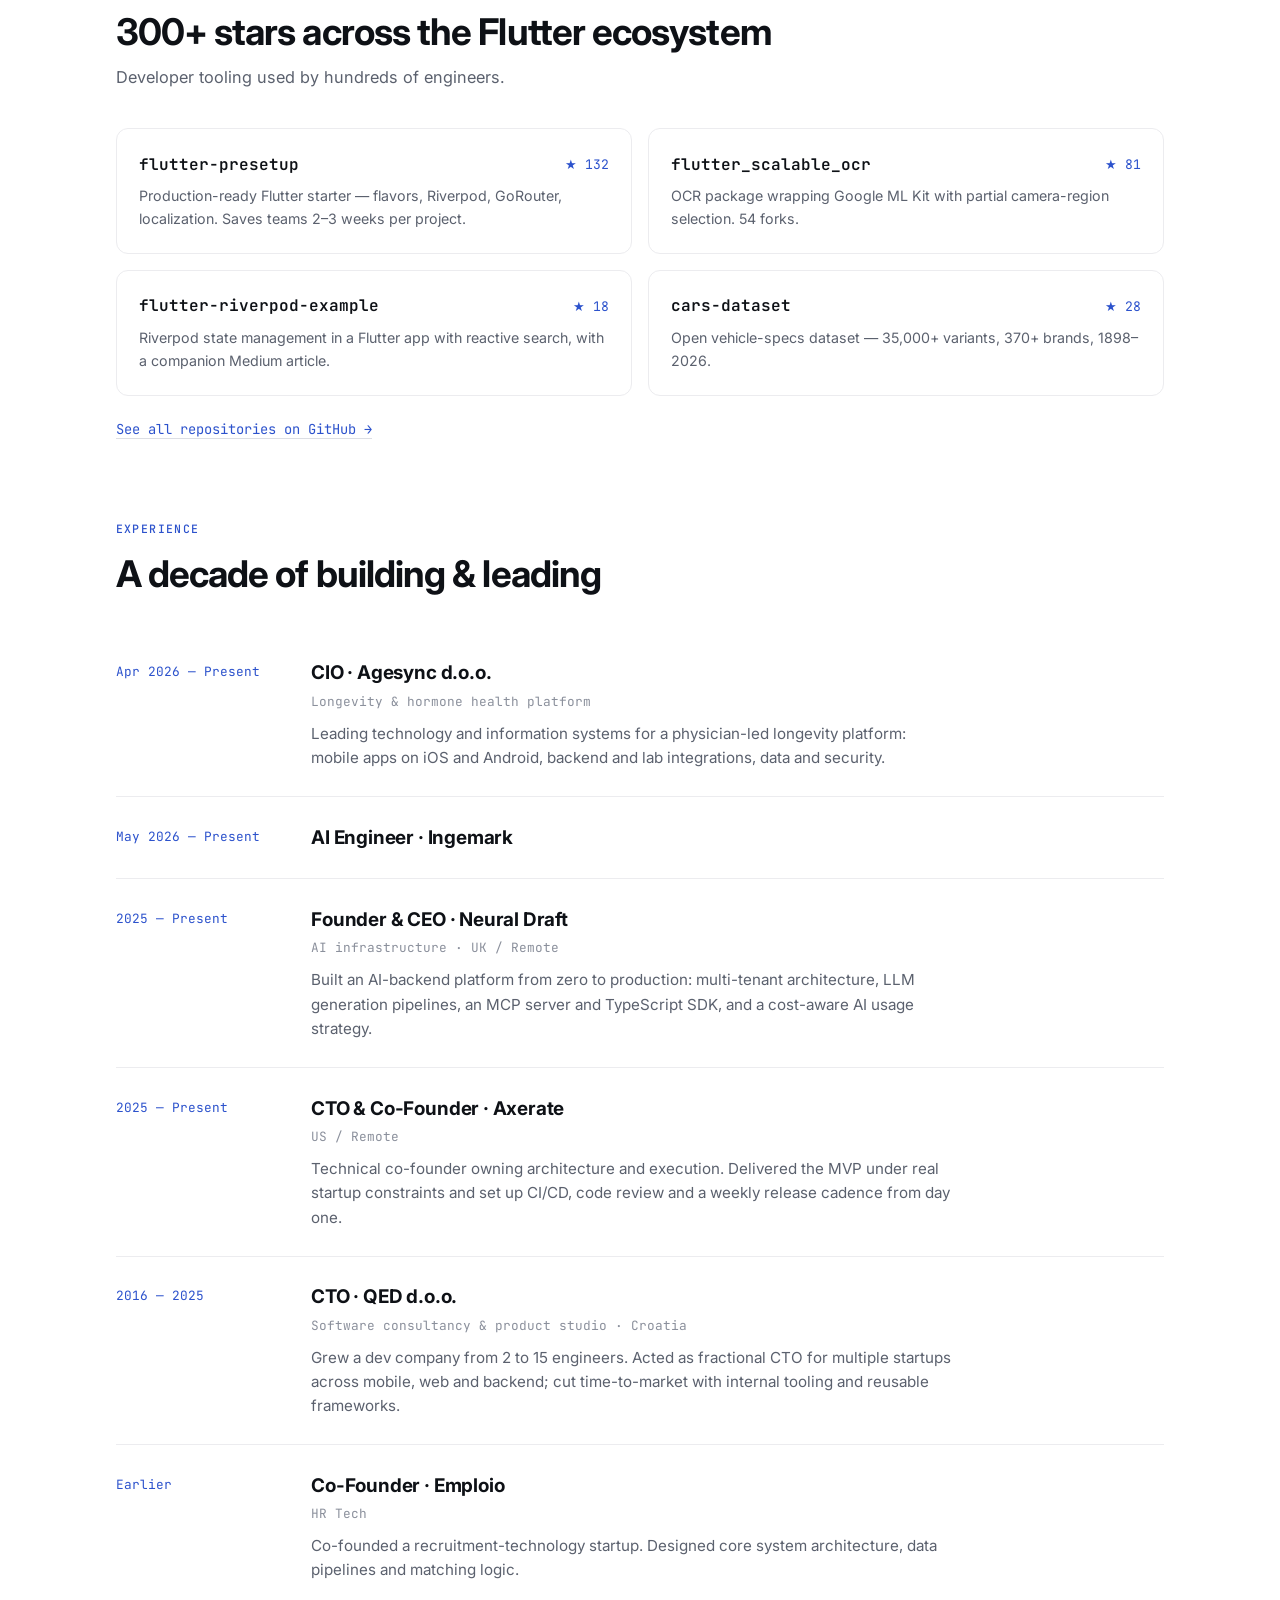
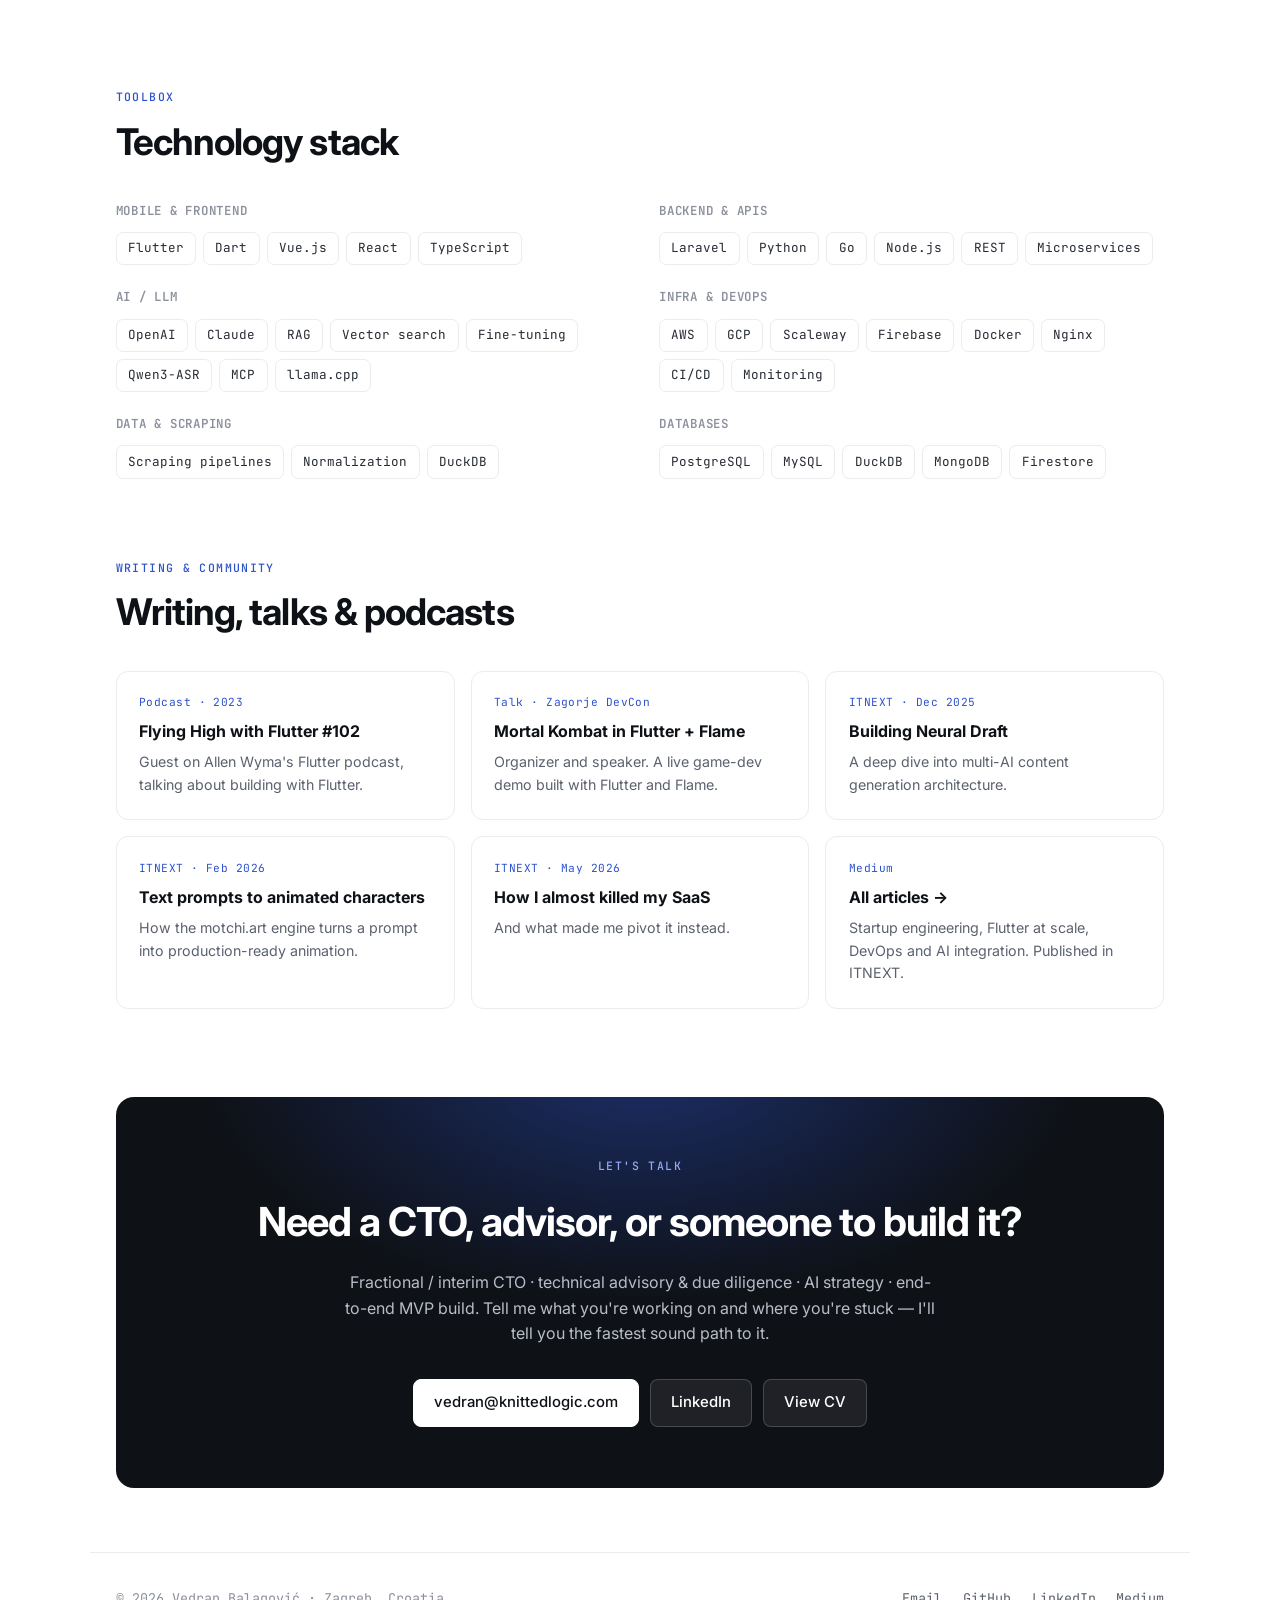
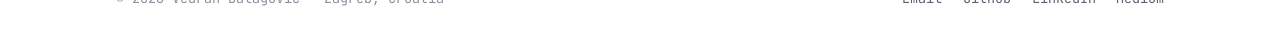
==== commit add37b8d: "Littlemind and Pethood: website hero shots Co-Authored-By: Claude Opus 5.5 <noreply@anthropic.com> C" ====
--- a/index.html
+++ b/index.html
@@ -23,7 +23,7 @@
   <link rel="preconnect" href="https://fonts.googleapis.com" />
   <link rel="preconnect" href="https://fonts.gstatic.com" crossorigin />
   <link href="https://fonts.googleapis.com/css2?family=Inter:wght@400;500;600;700;800&family=JetBrains+Mono:wght@400;500;600&display=swap" rel="stylesheet" />
-  <link rel="stylesheet" href="style.css" />
+  <link rel="stylesheet" href="style.css?v=20261030b" />
 </head>
 <body>
   <header class="nav">
@@ -292,6 +292,7 @@
         </article>
 
         <article class="card reveal">
+          <img class="card__shot" src="img/web/littlemind.jpg" alt="Littlemind website" loading="lazy" width="1200" height="600">
           <div class="card__top">
             <h3>Littlemind</h3>
             <span class="card__role">Builder · Mobile</span>
@@ -317,6 +318,7 @@
         </article>
 
         <article class="card reveal">
+          <img class="card__shot" src="img/web/pethood.jpg" alt="Pethood website" loading="lazy" width="1200" height="600">
           <div class="card__top">
             <h3>Pethood</h3>
             <span class="card__role">Builder · Mobile</span>
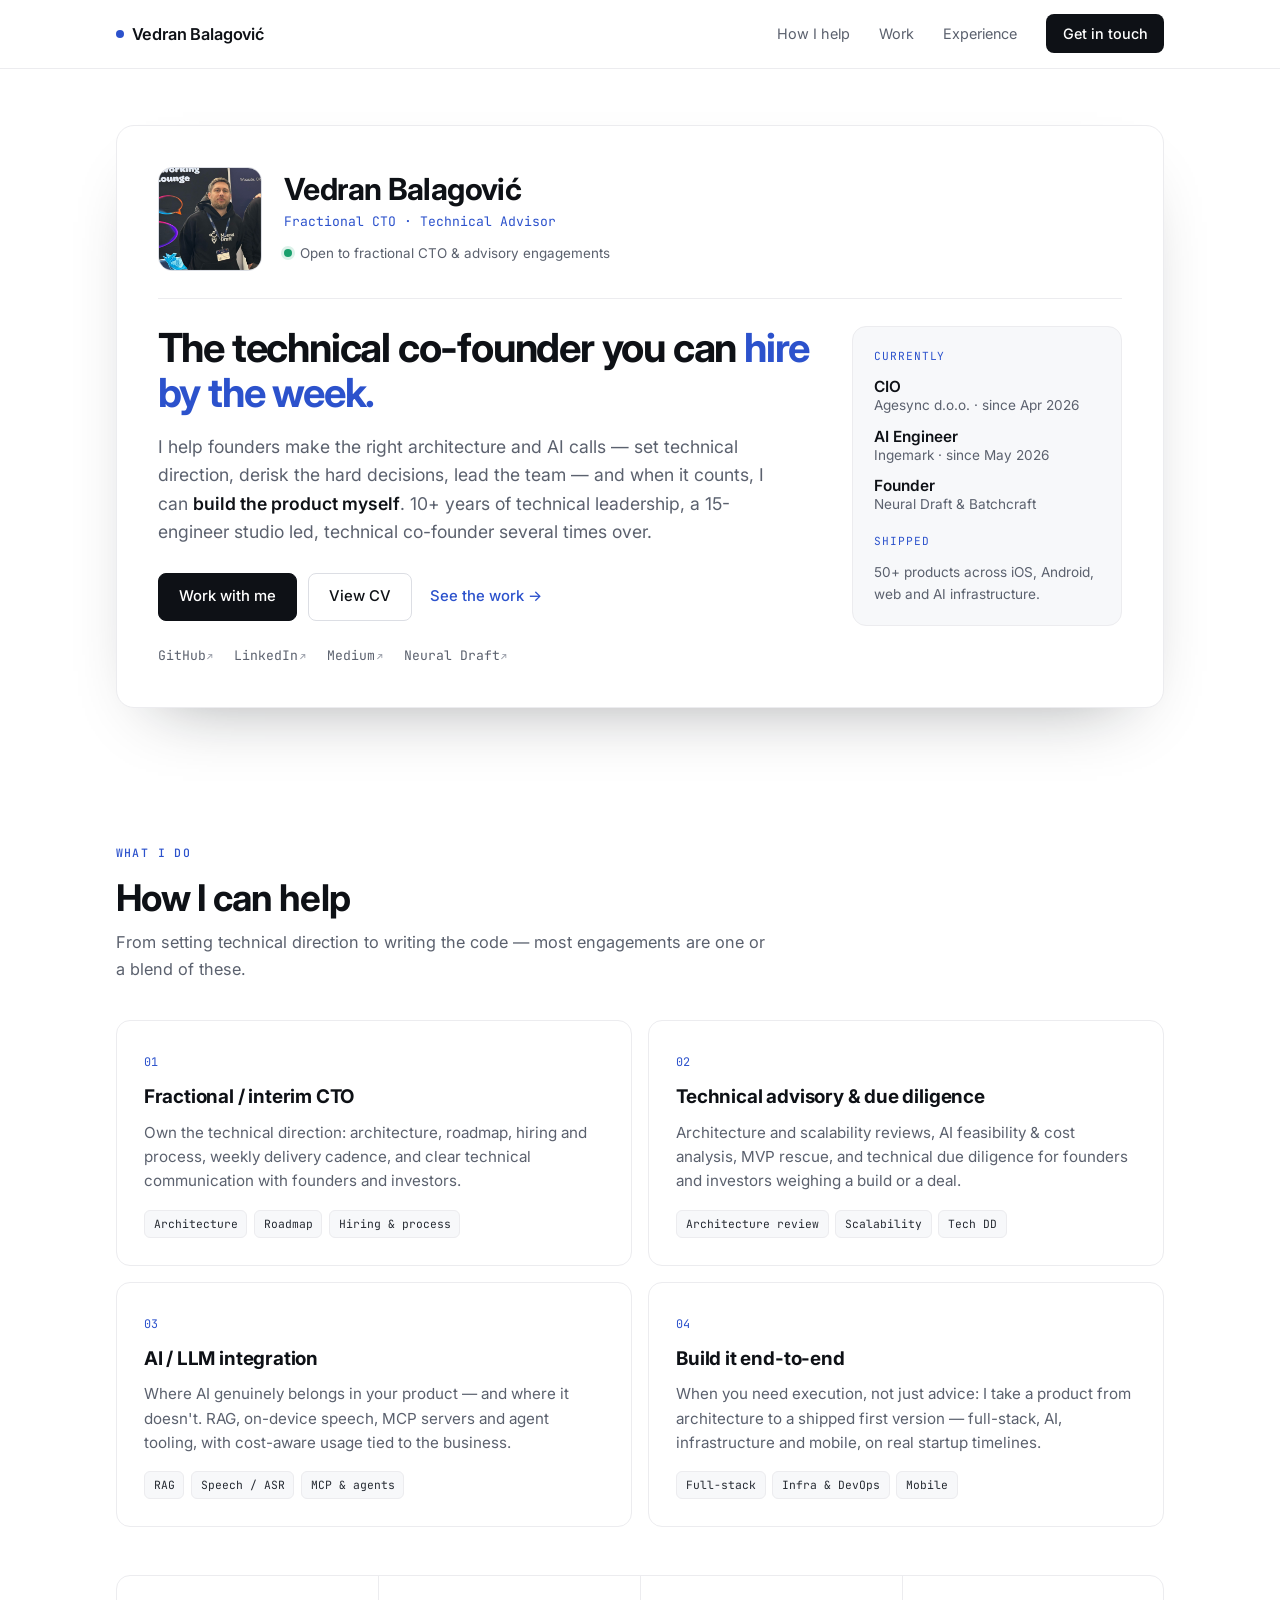
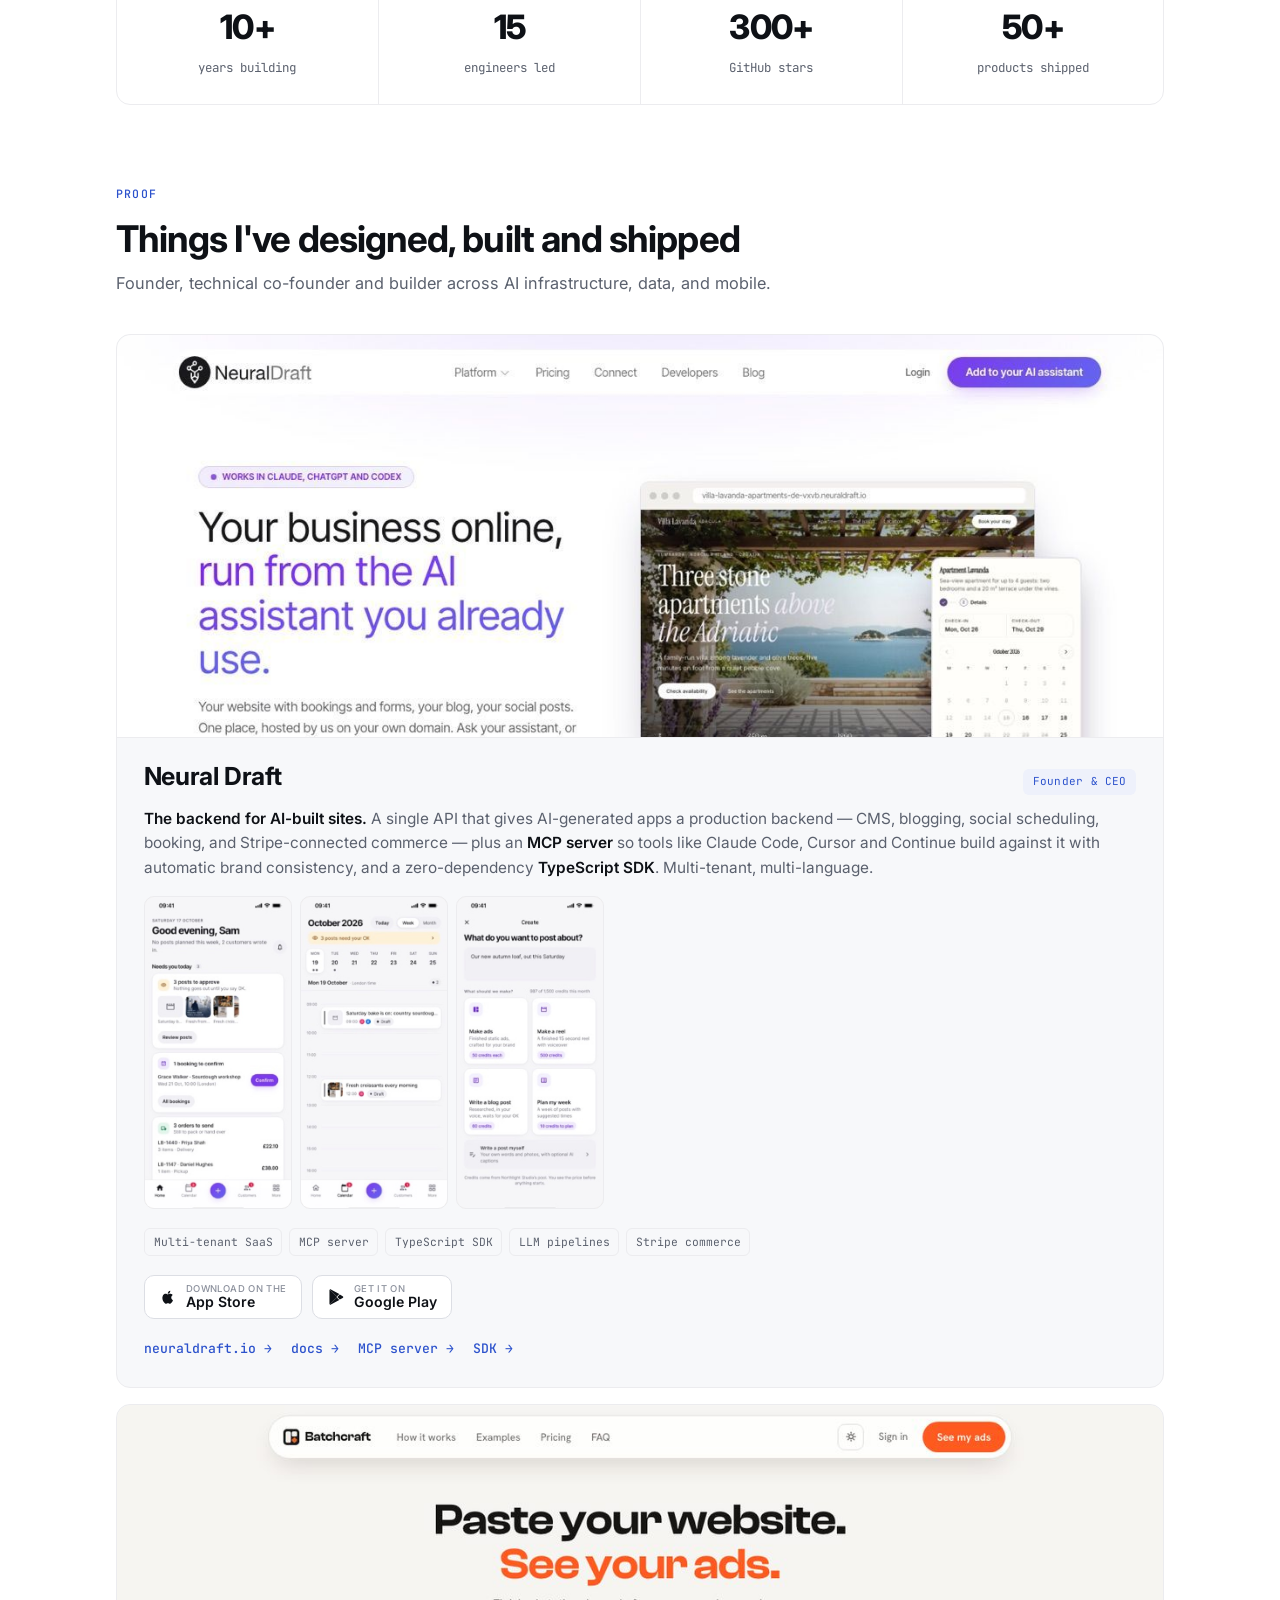
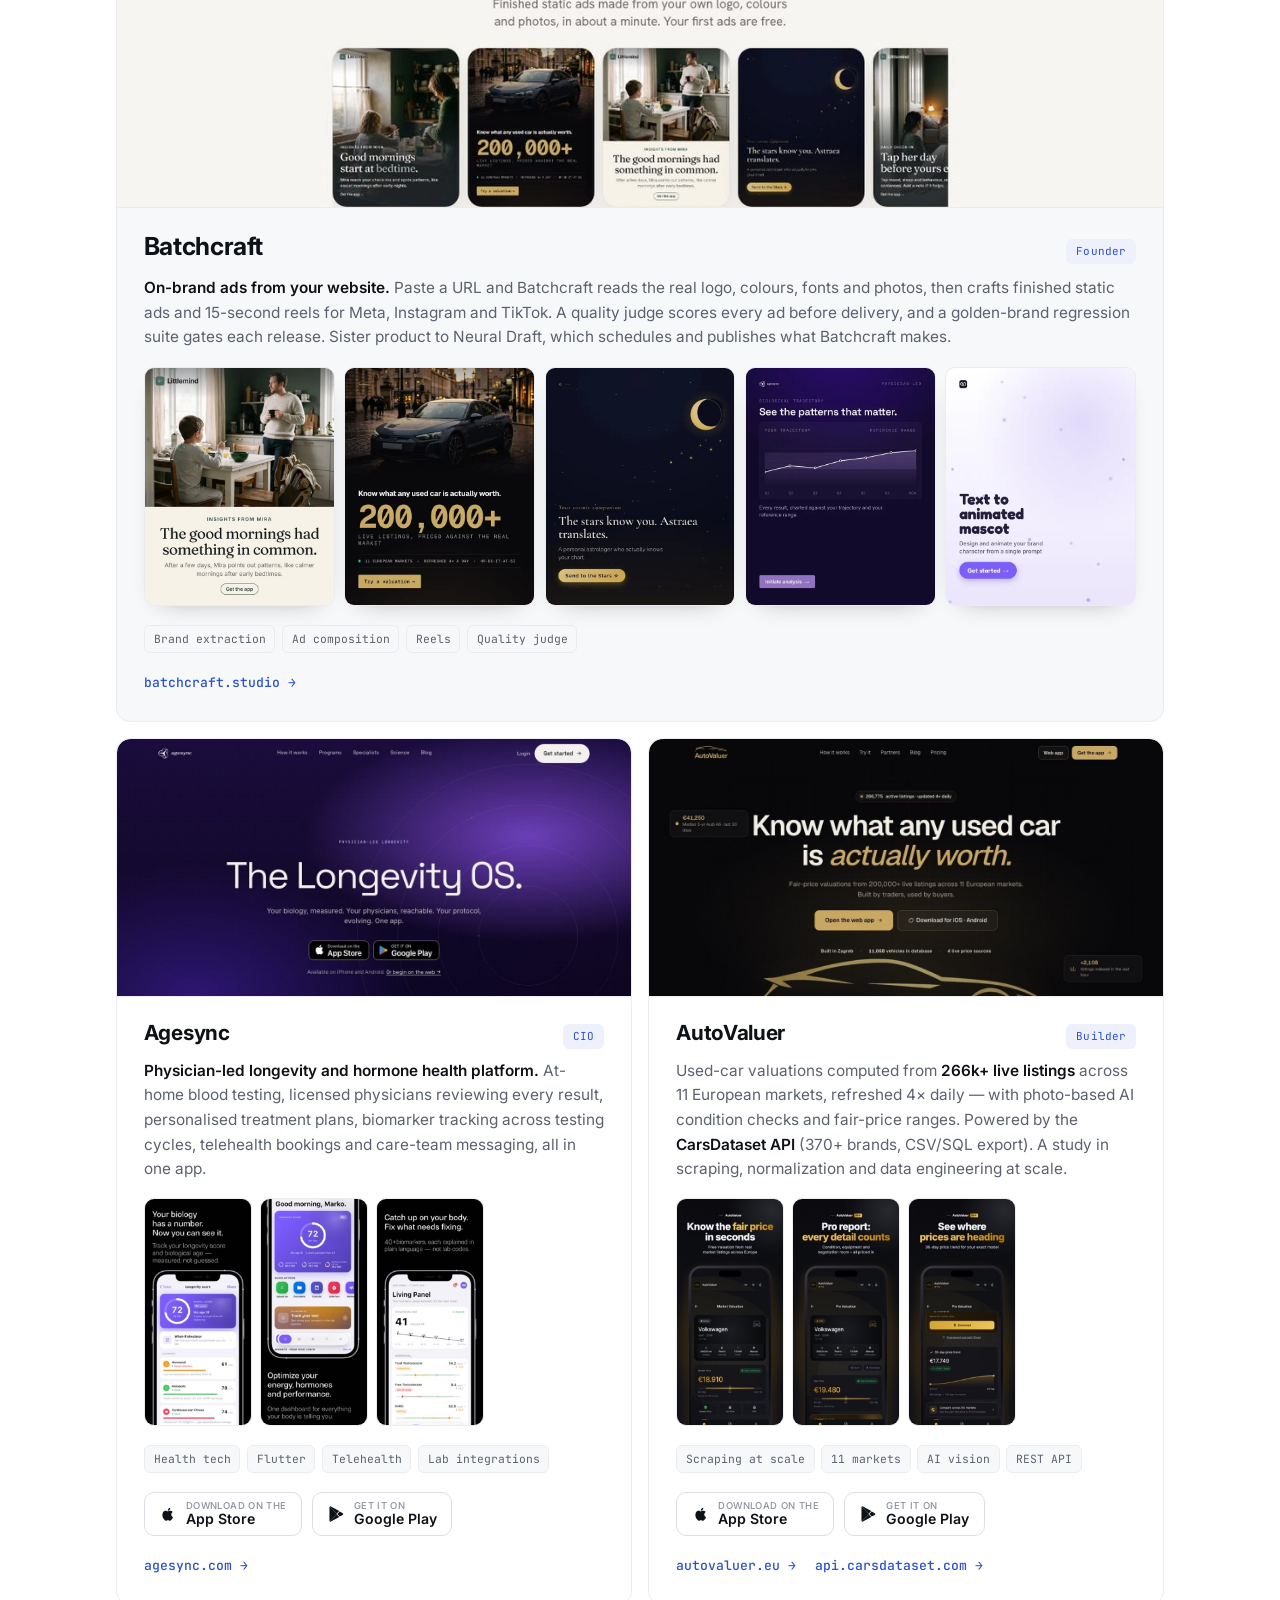
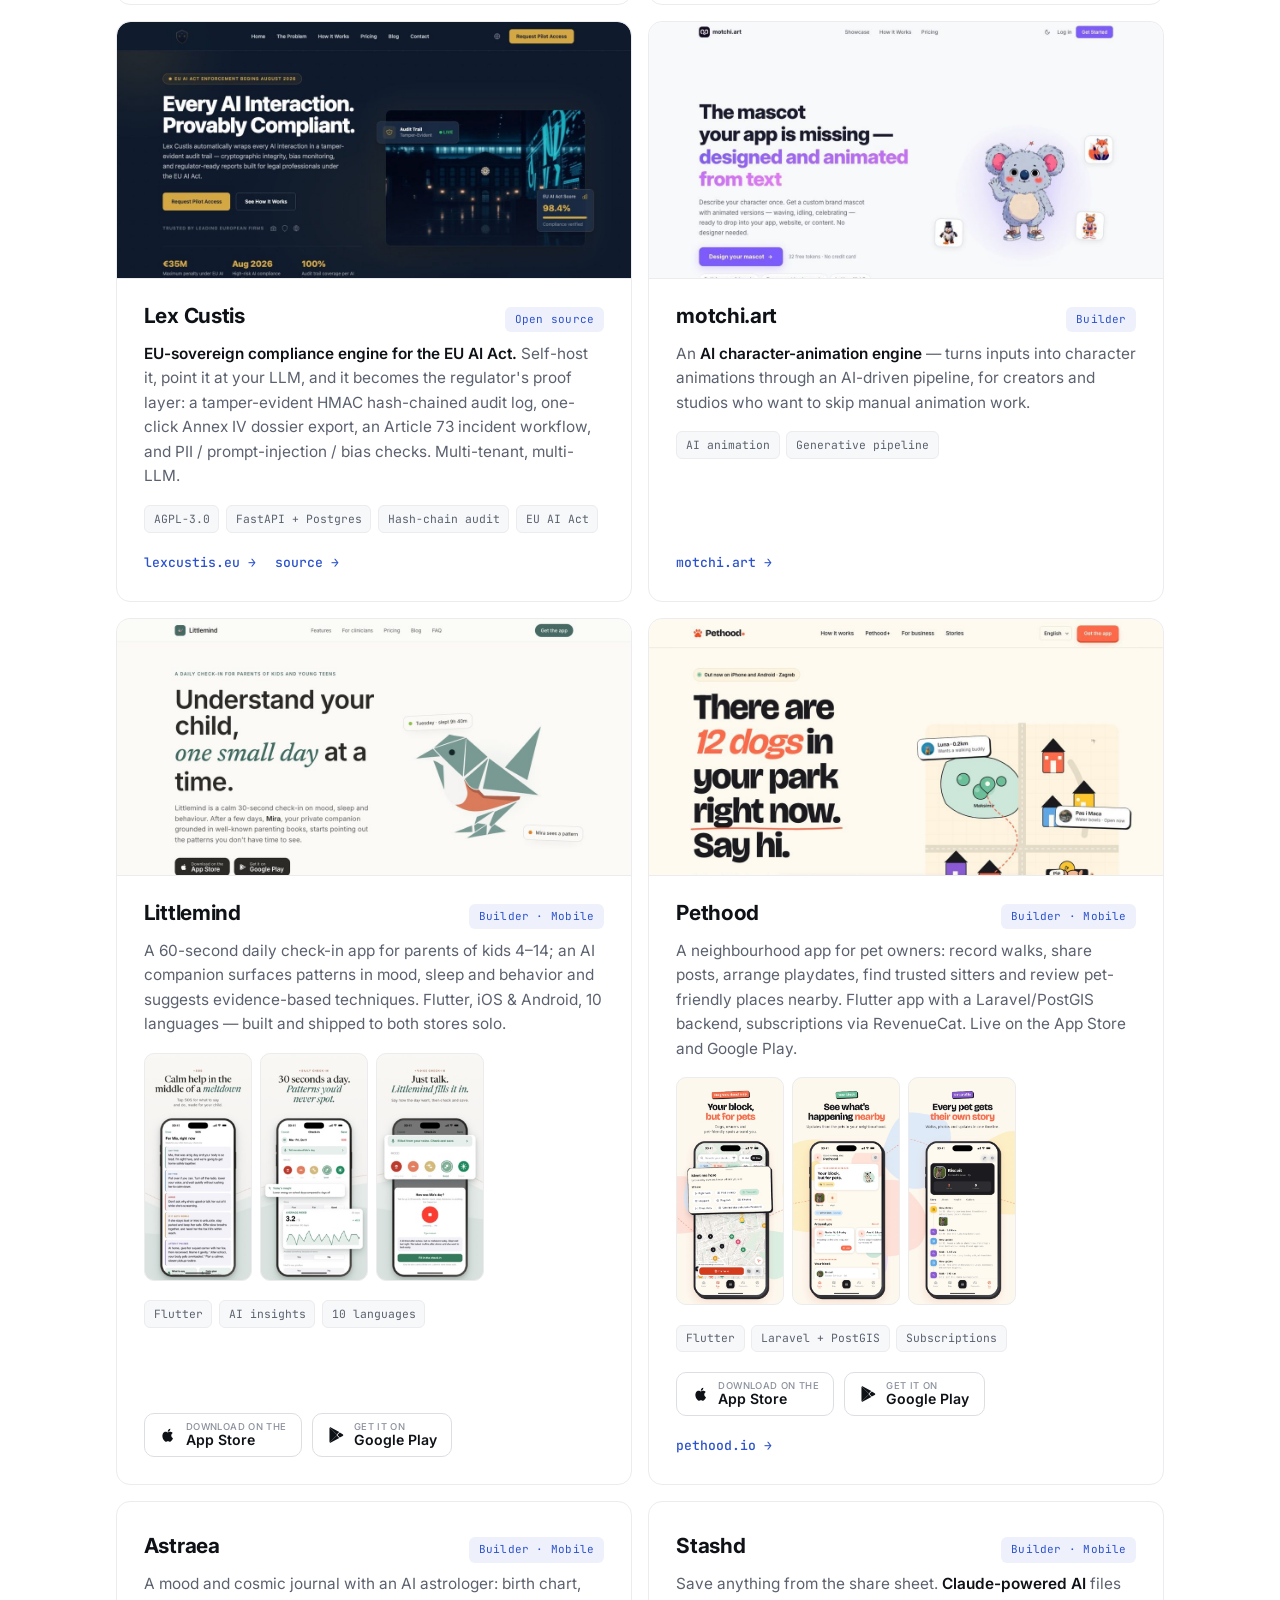
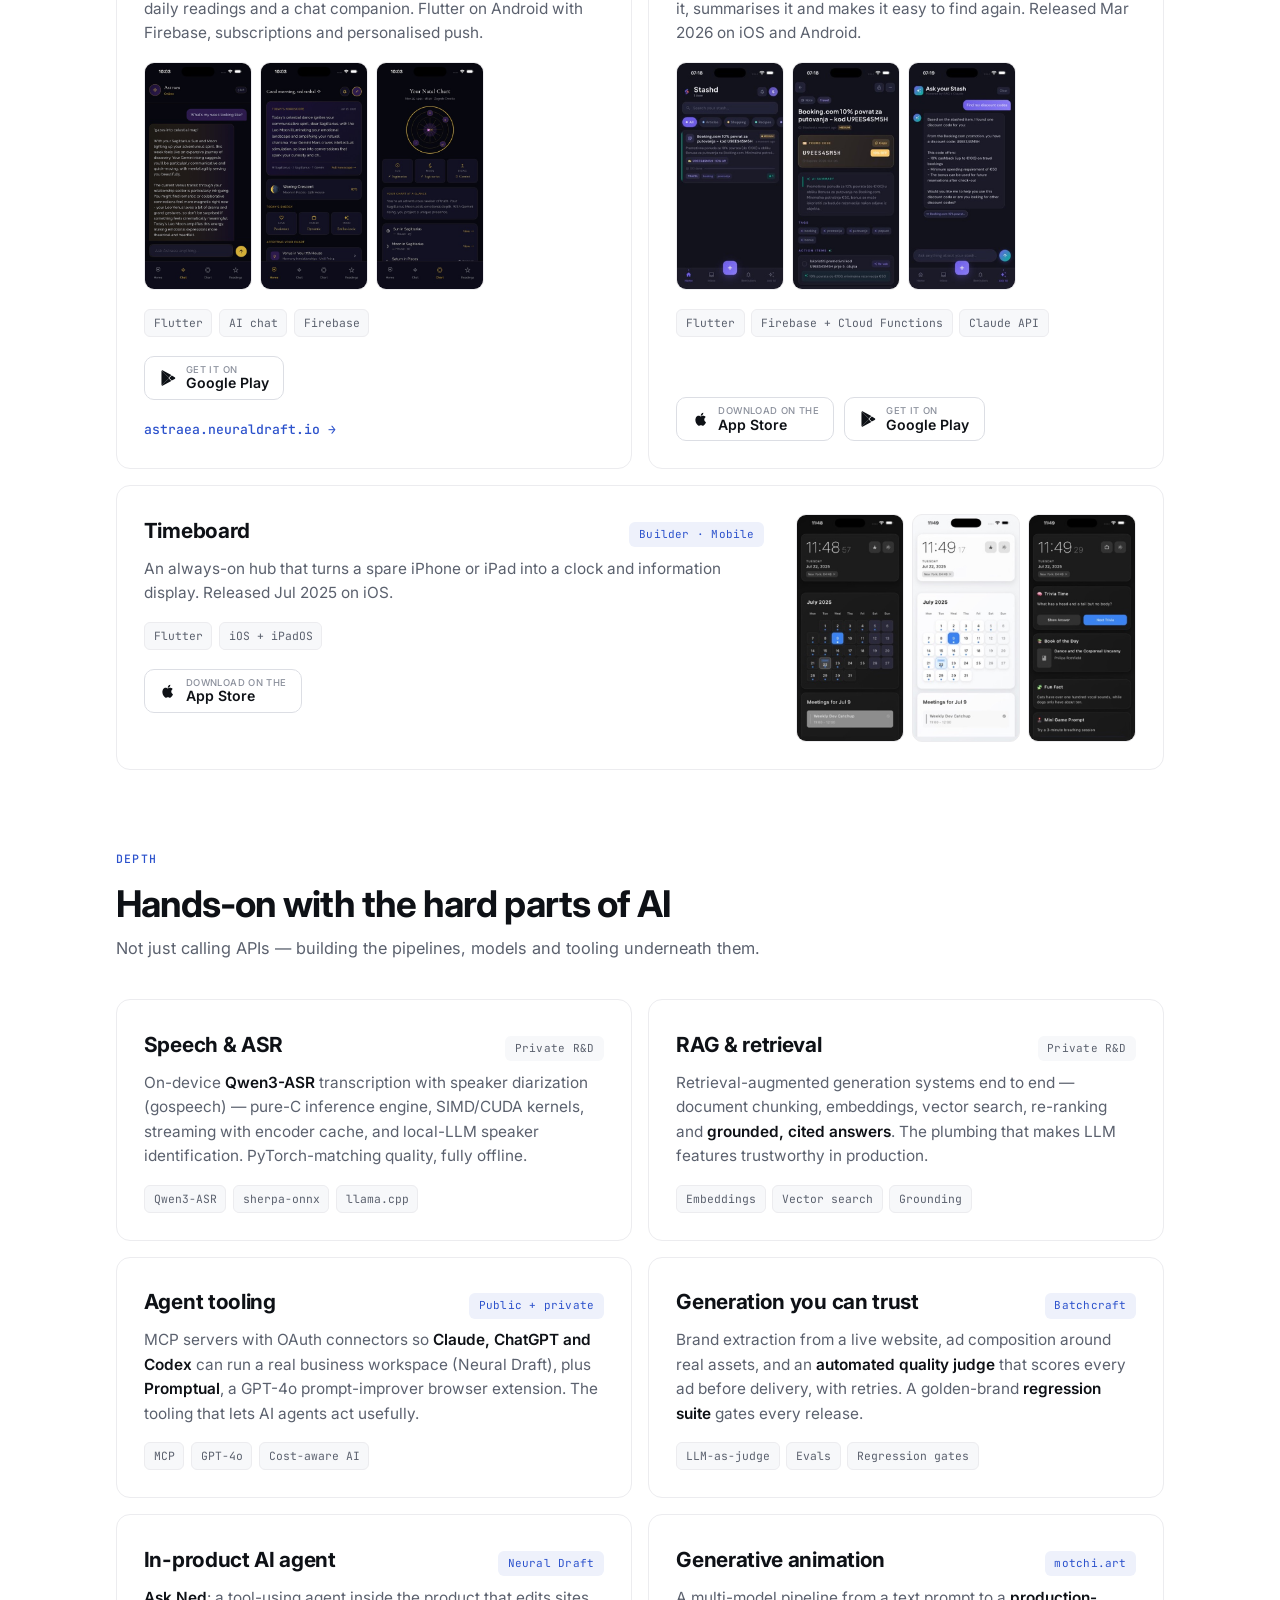
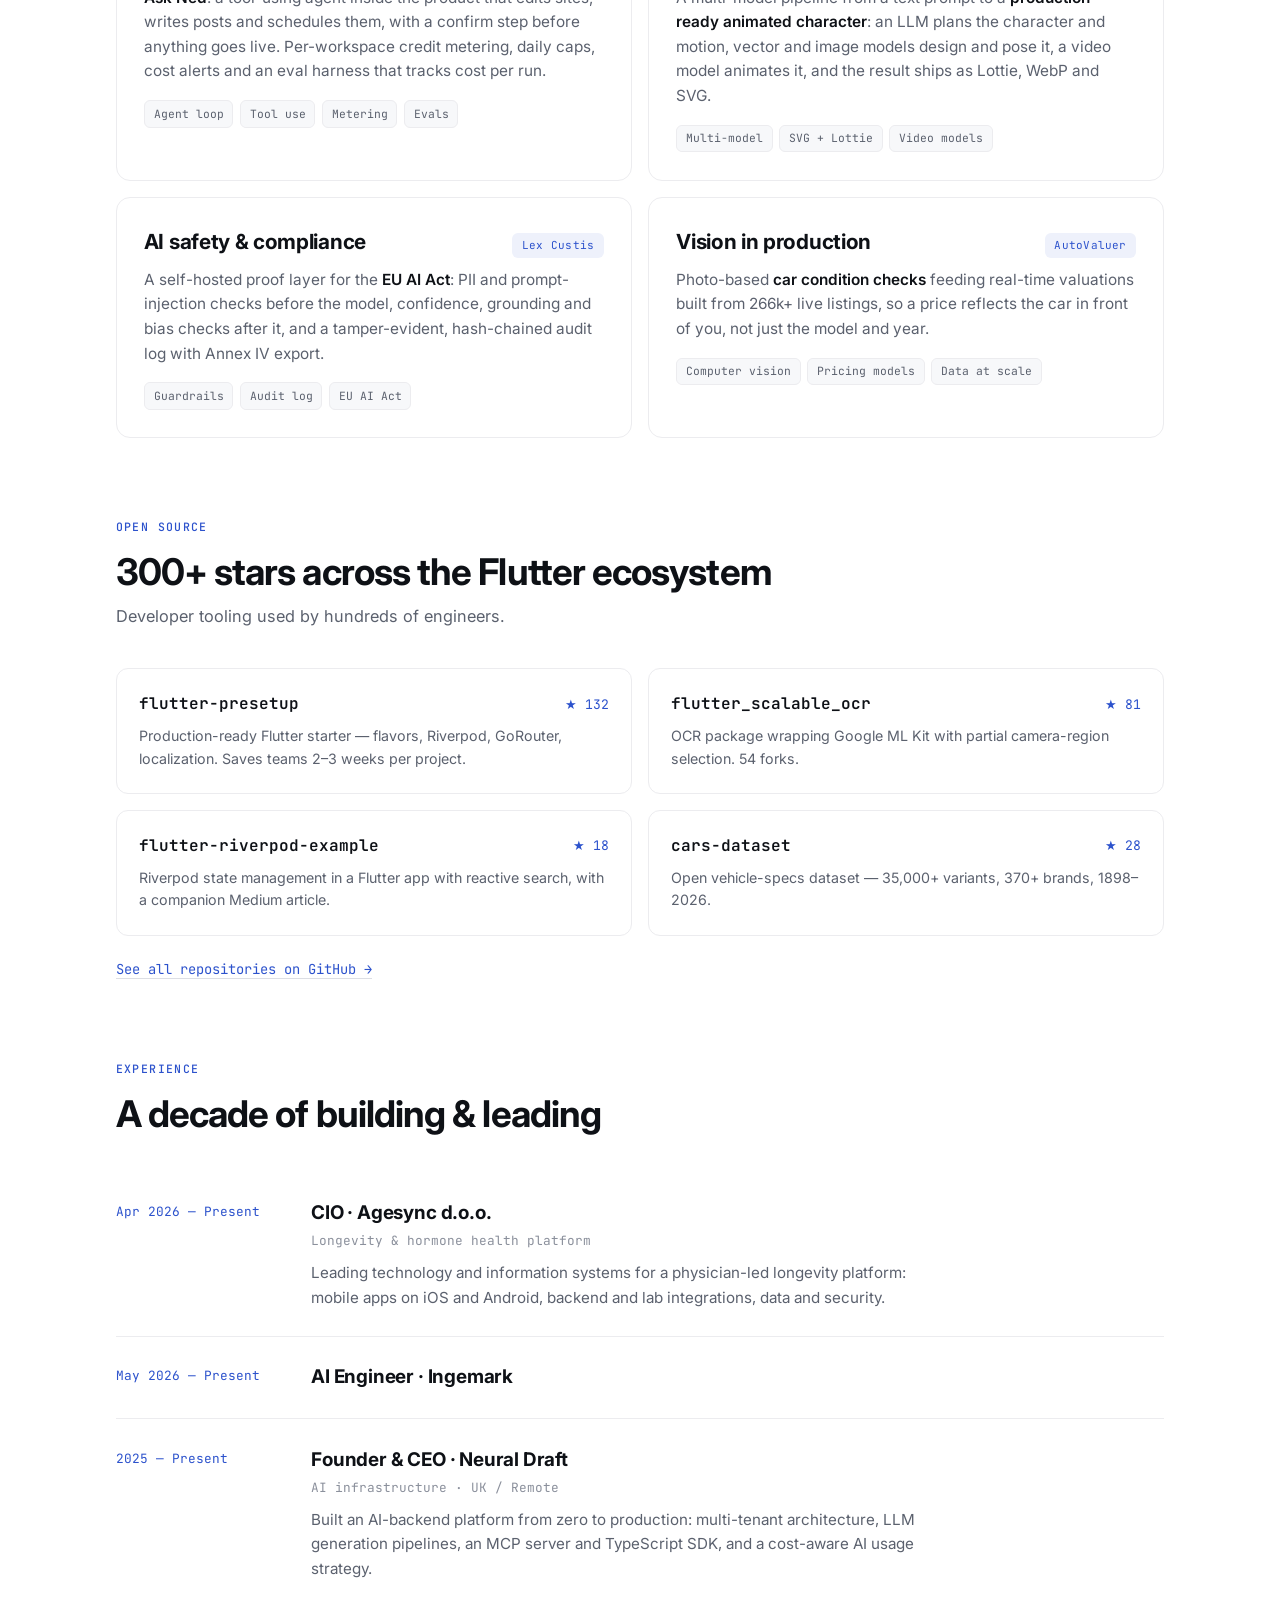
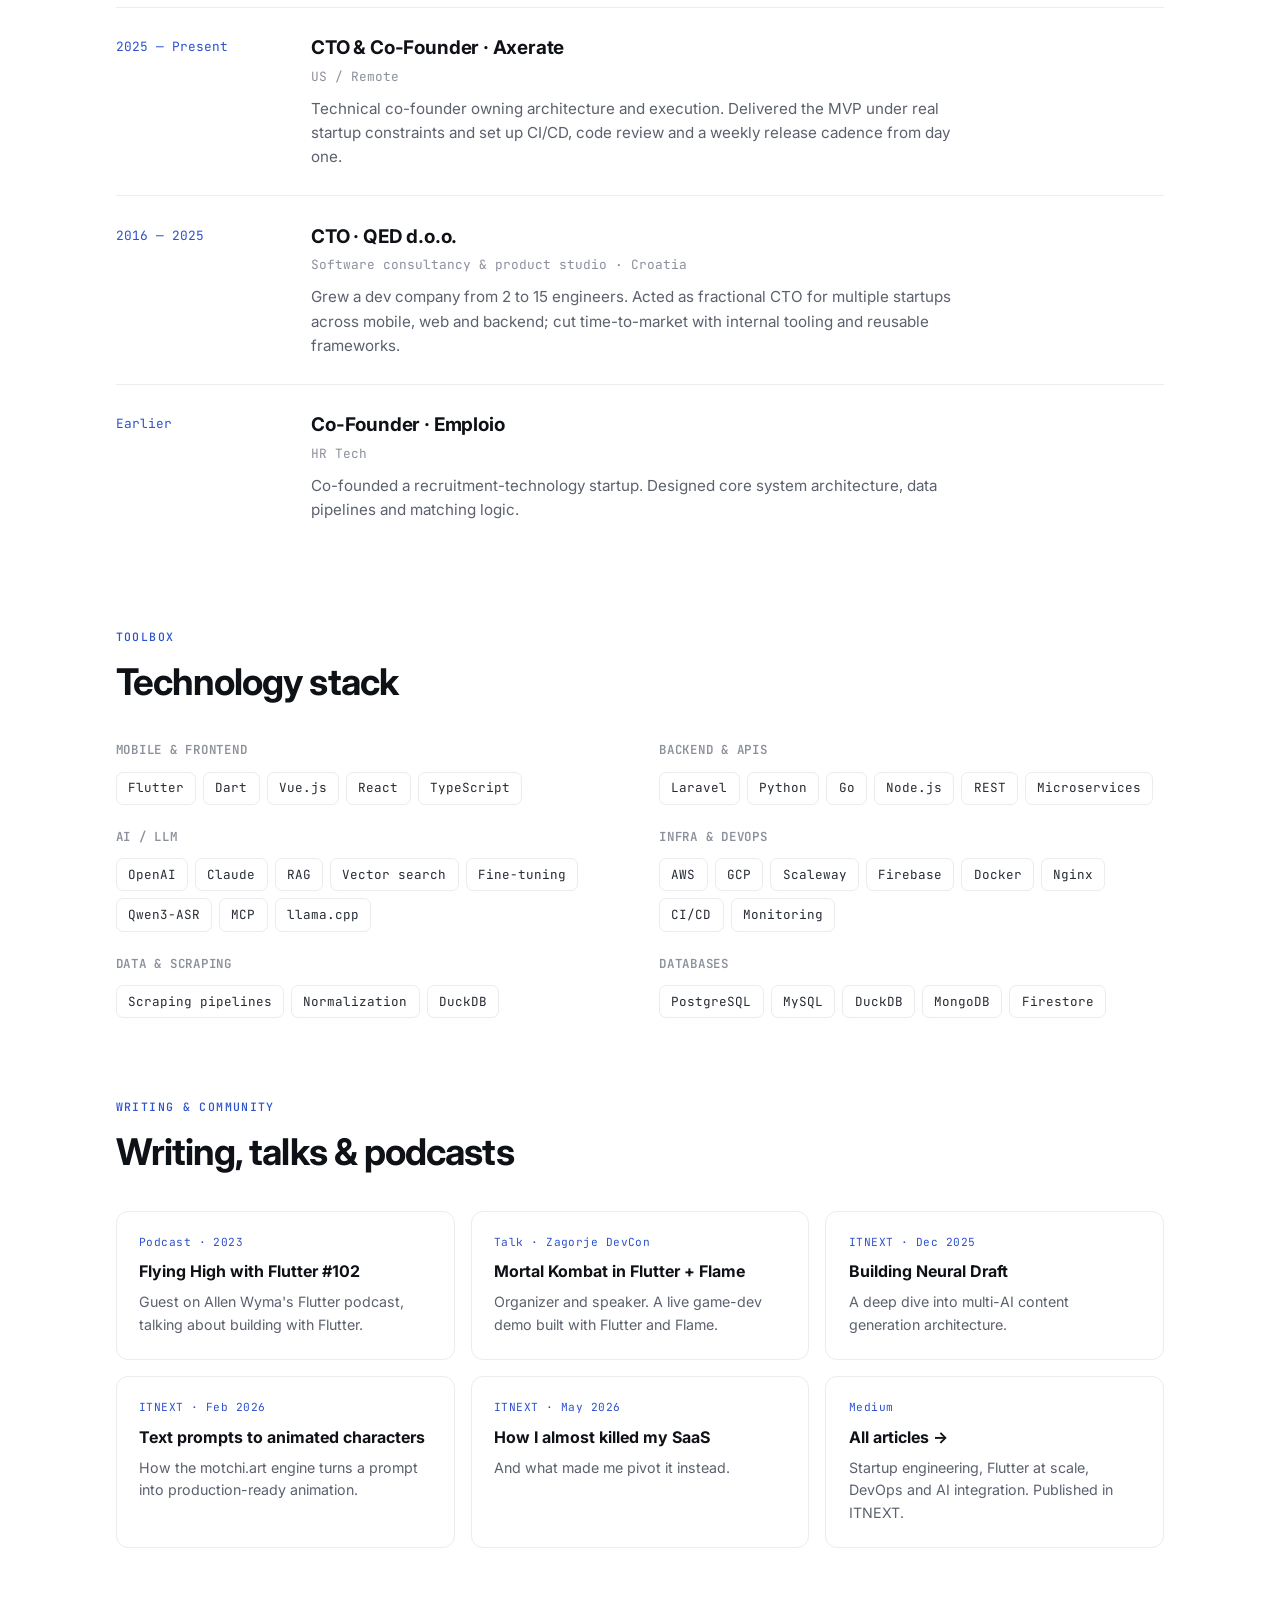
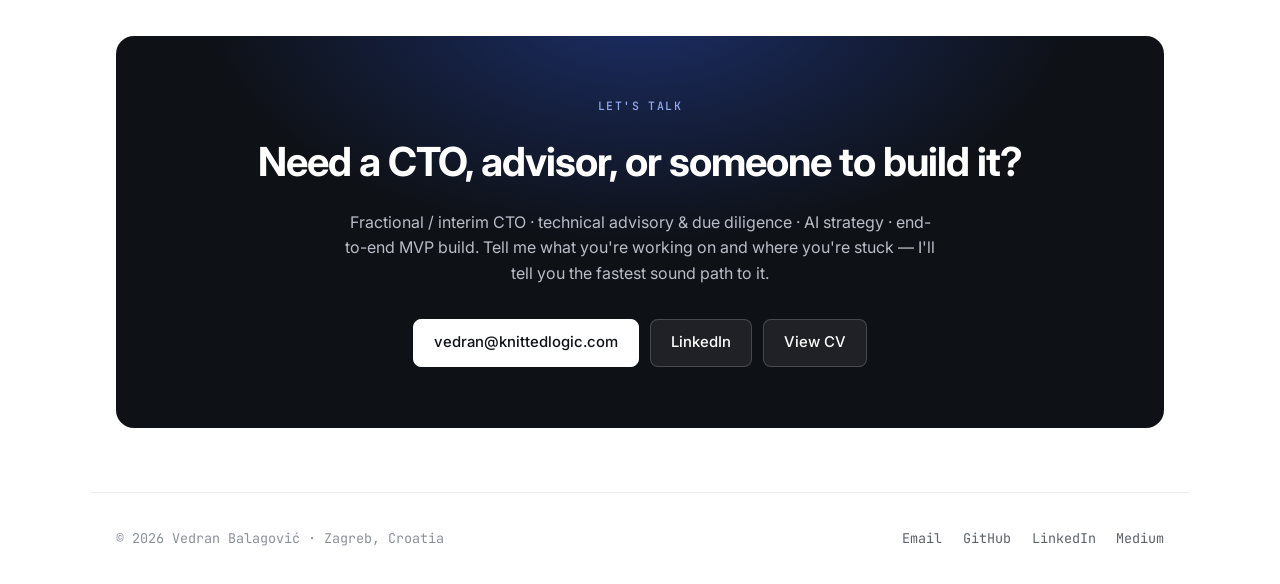
==== commit cc5d8e33: "AI section: in-product agent, generative animation, safety & compliance, vision Co-Authored-By: Clau" ====
--- a/index.html
+++ b/index.html
@@ -439,9 +439,9 @@
         <article class="card reveal">
           <div class="card__top"><h3>Agent tooling</h3><span class="card__role">Public + private</span></div>
           <p class="card__desc">
-            MCP servers (Neural Draft), an LLM compliance engine (Lex Custis), and
-            <strong>Promptual</strong> — a GPT-4o prompt-improver browser extension. The tooling that
-            lets AI agents act safely and usefully.
+            MCP servers with OAuth connectors so <strong>Claude, ChatGPT and Codex</strong> can run a
+            real business workspace (Neural Draft), plus <strong>Promptual</strong>, a GPT-4o
+            prompt-improver browser extension. The tooling that lets AI agents act usefully.
           </p>
           <div class="tags"><span>MCP</span><span>GPT-4o</span><span>Cost-aware AI</span></div>
         </article>
@@ -453,6 +453,41 @@
             A golden-brand <strong>regression suite</strong> gates every release.
           </p>
           <div class="tags"><span>LLM-as-judge</span><span>Evals</span><span>Regression gates</span></div>
+        </article>
+        <article class="card reveal">
+          <div class="card__top"><h3>In-product AI agent</h3><span class="card__role">Neural Draft</span></div>
+          <p class="card__desc">
+            <strong>Ask Ned</strong>: a tool-using agent inside the product that edits sites, writes posts and
+            schedules them, with a confirm step before anything goes live. Per-workspace credit metering,
+            daily caps, cost alerts and an eval harness that tracks cost per run.
+          </p>
+          <div class="tags"><span>Agent loop</span><span>Tool use</span><span>Metering</span><span>Evals</span></div>
+        </article>
+        <article class="card reveal">
+          <div class="card__top"><h3>Generative animation</h3><span class="card__role">motchi.art</span></div>
+          <p class="card__desc">
+            A multi-model pipeline from a text prompt to a <strong>production-ready animated character</strong>:
+            an LLM plans the character and motion, vector and image models design and pose it, a video model
+            animates it, and the result ships as Lottie, WebP and SVG.
+          </p>
+          <div class="tags"><span>Multi-model</span><span>SVG + Lottie</span><span>Video models</span></div>
+        </article>
+        <article class="card reveal">
+          <div class="card__top"><h3>AI safety &amp; compliance</h3><span class="card__role">Lex Custis</span></div>
+          <p class="card__desc">
+            A self-hosted proof layer for the <strong>EU AI Act</strong>: PII and prompt-injection checks
+            before the model, confidence, grounding and bias checks after it, and a tamper-evident,
+            hash-chained audit log with Annex IV export.
+          </p>
+          <div class="tags"><span>Guardrails</span><span>Audit log</span><span>EU AI Act</span></div>
+        </article>
+        <article class="card reveal">
+          <div class="card__top"><h3>Vision in production</h3><span class="card__role">AutoValuer</span></div>
+          <p class="card__desc">
+            Photo-based <strong>car condition checks</strong> feeding real-time valuations built from
+            266k+ live listings, so a price reflects the car in front of you, not just the model and year.
+          </p>
+          <div class="tags"><span>Computer vision</span><span>Pricing models</span><span>Data at scale</span></div>
         </article>
       </div>
     </section>
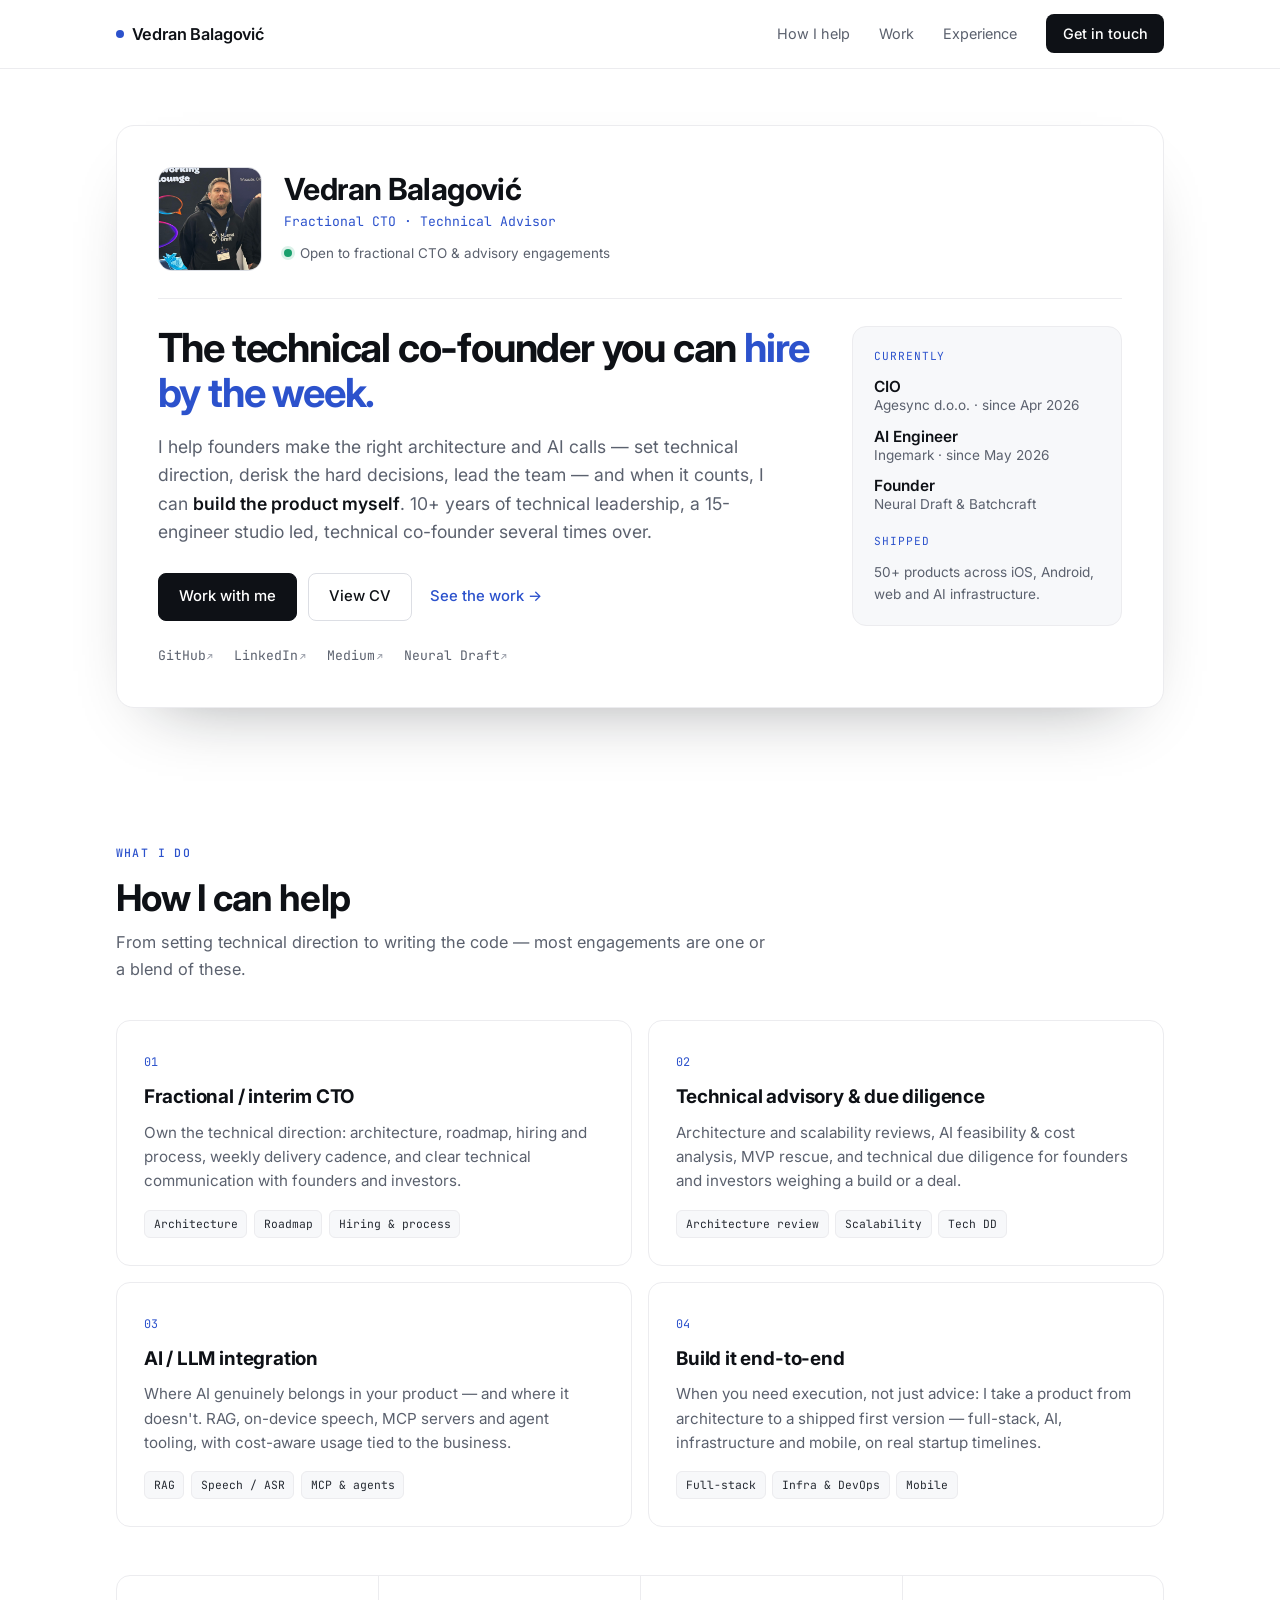
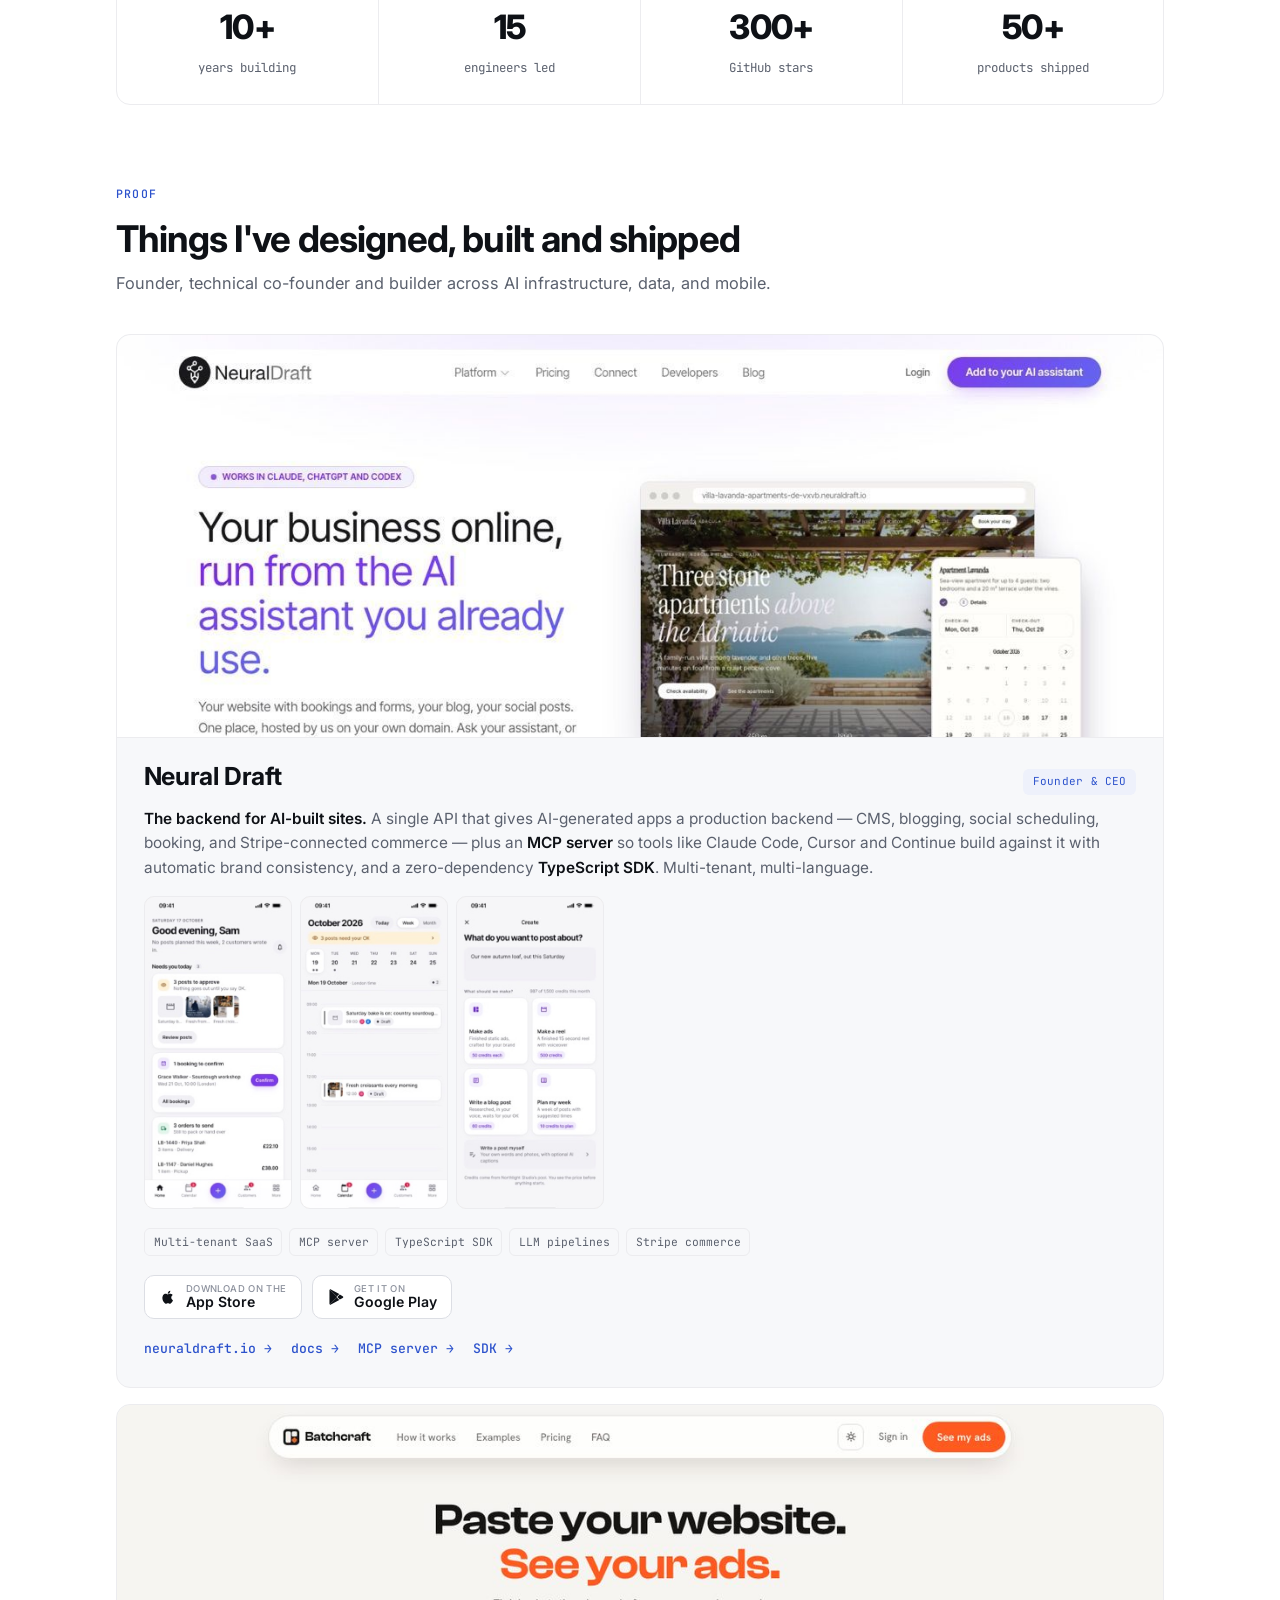
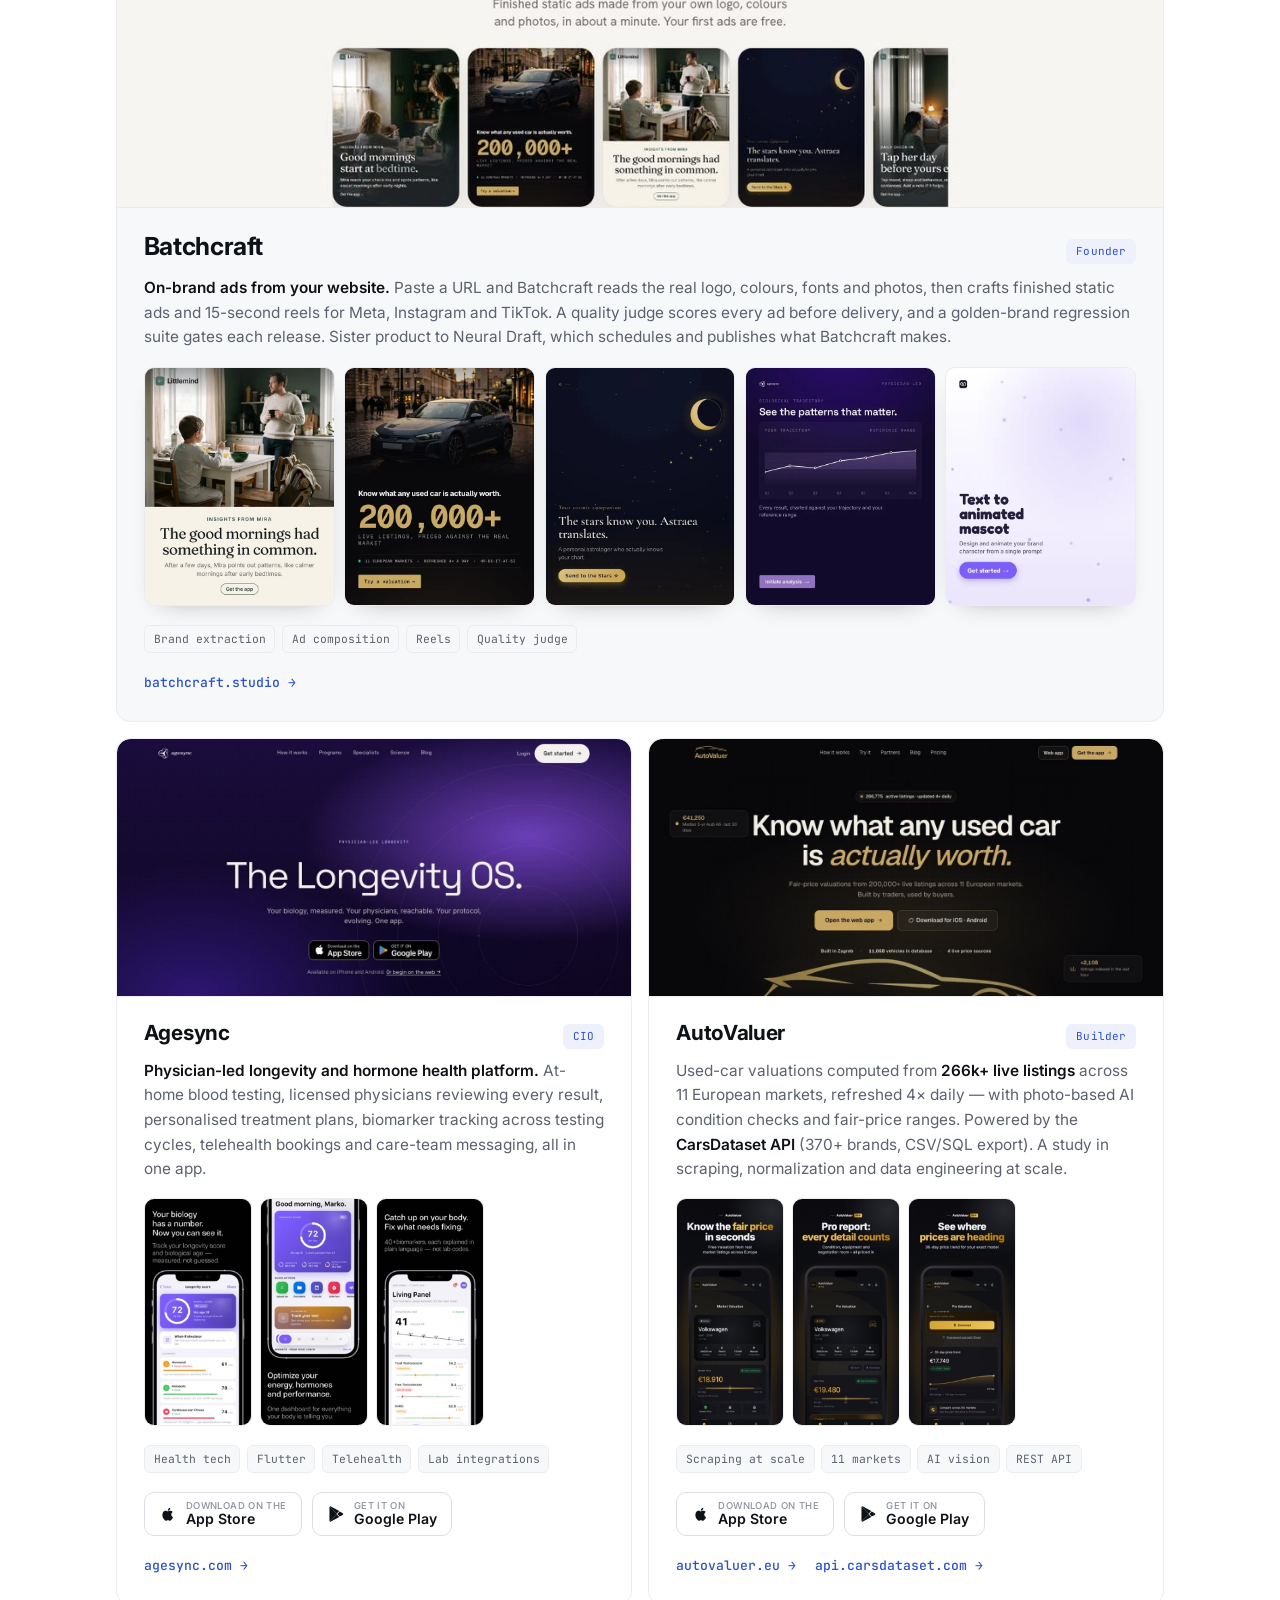
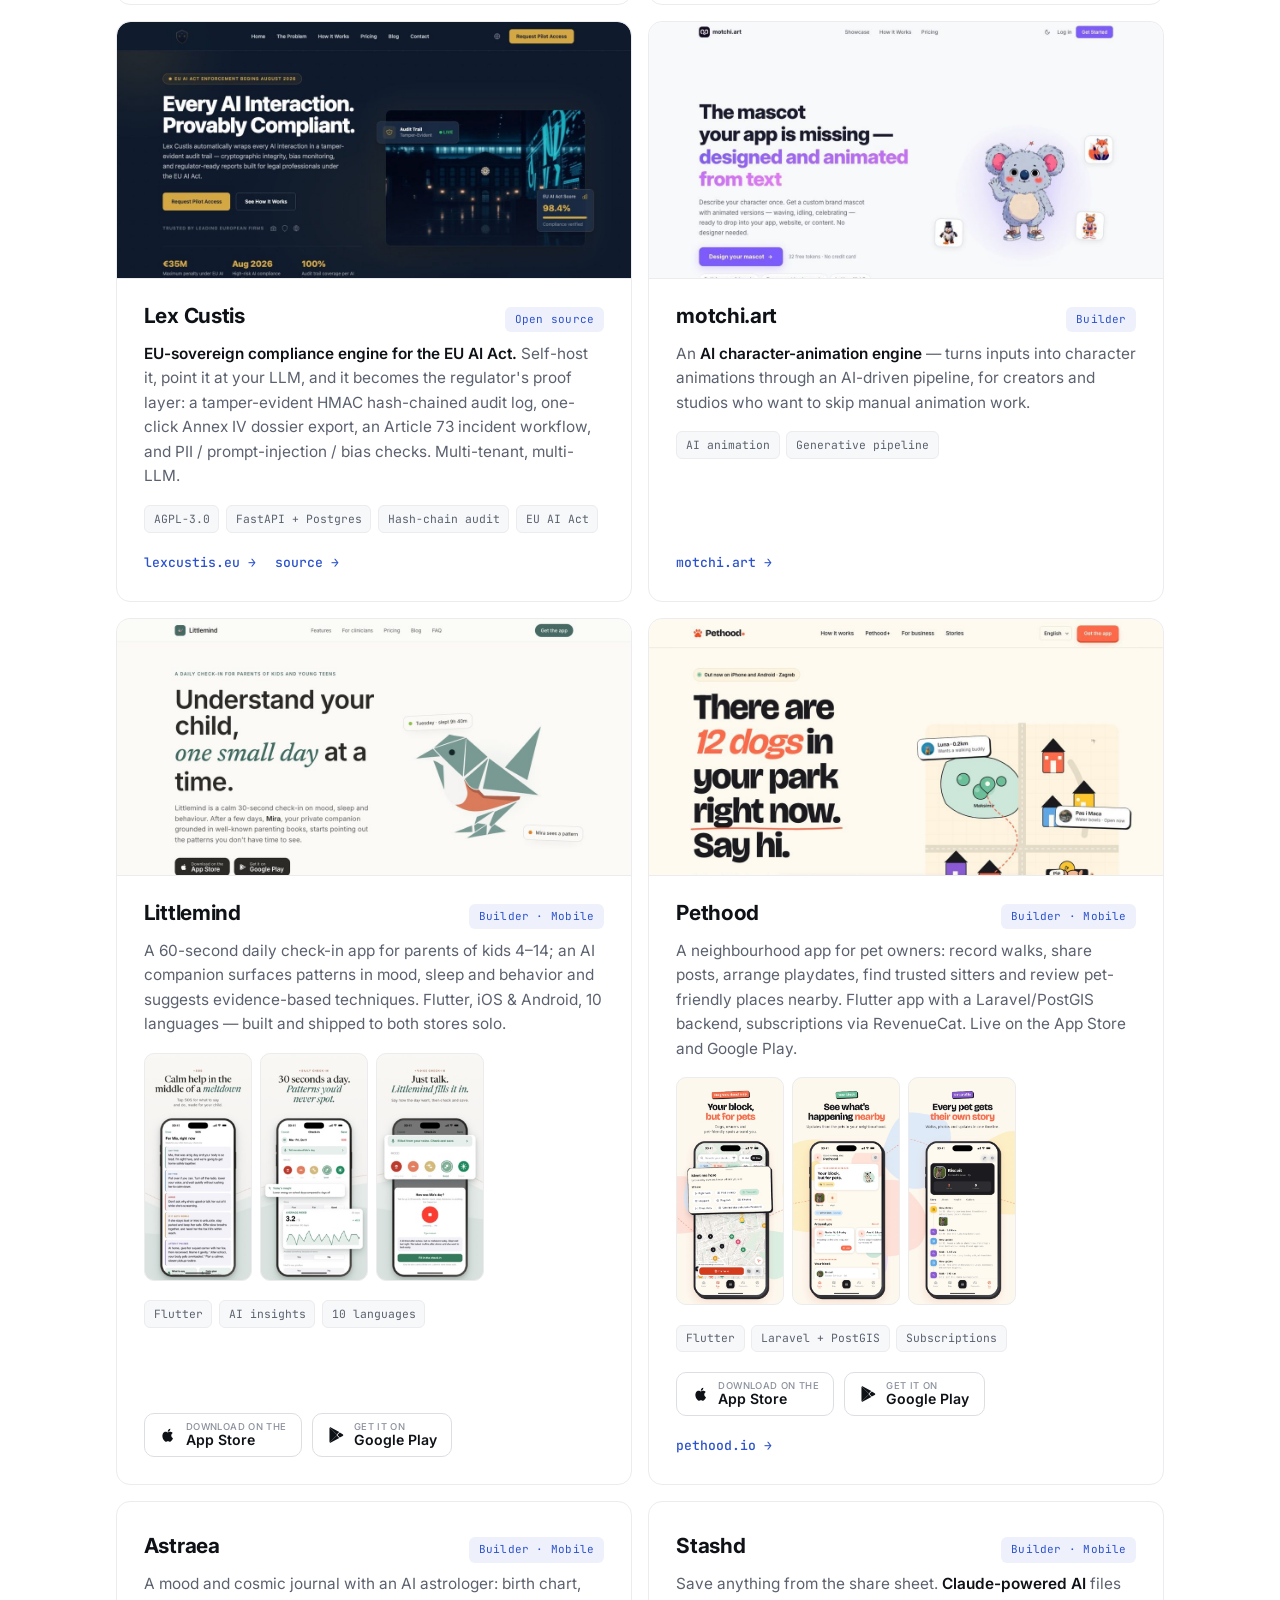
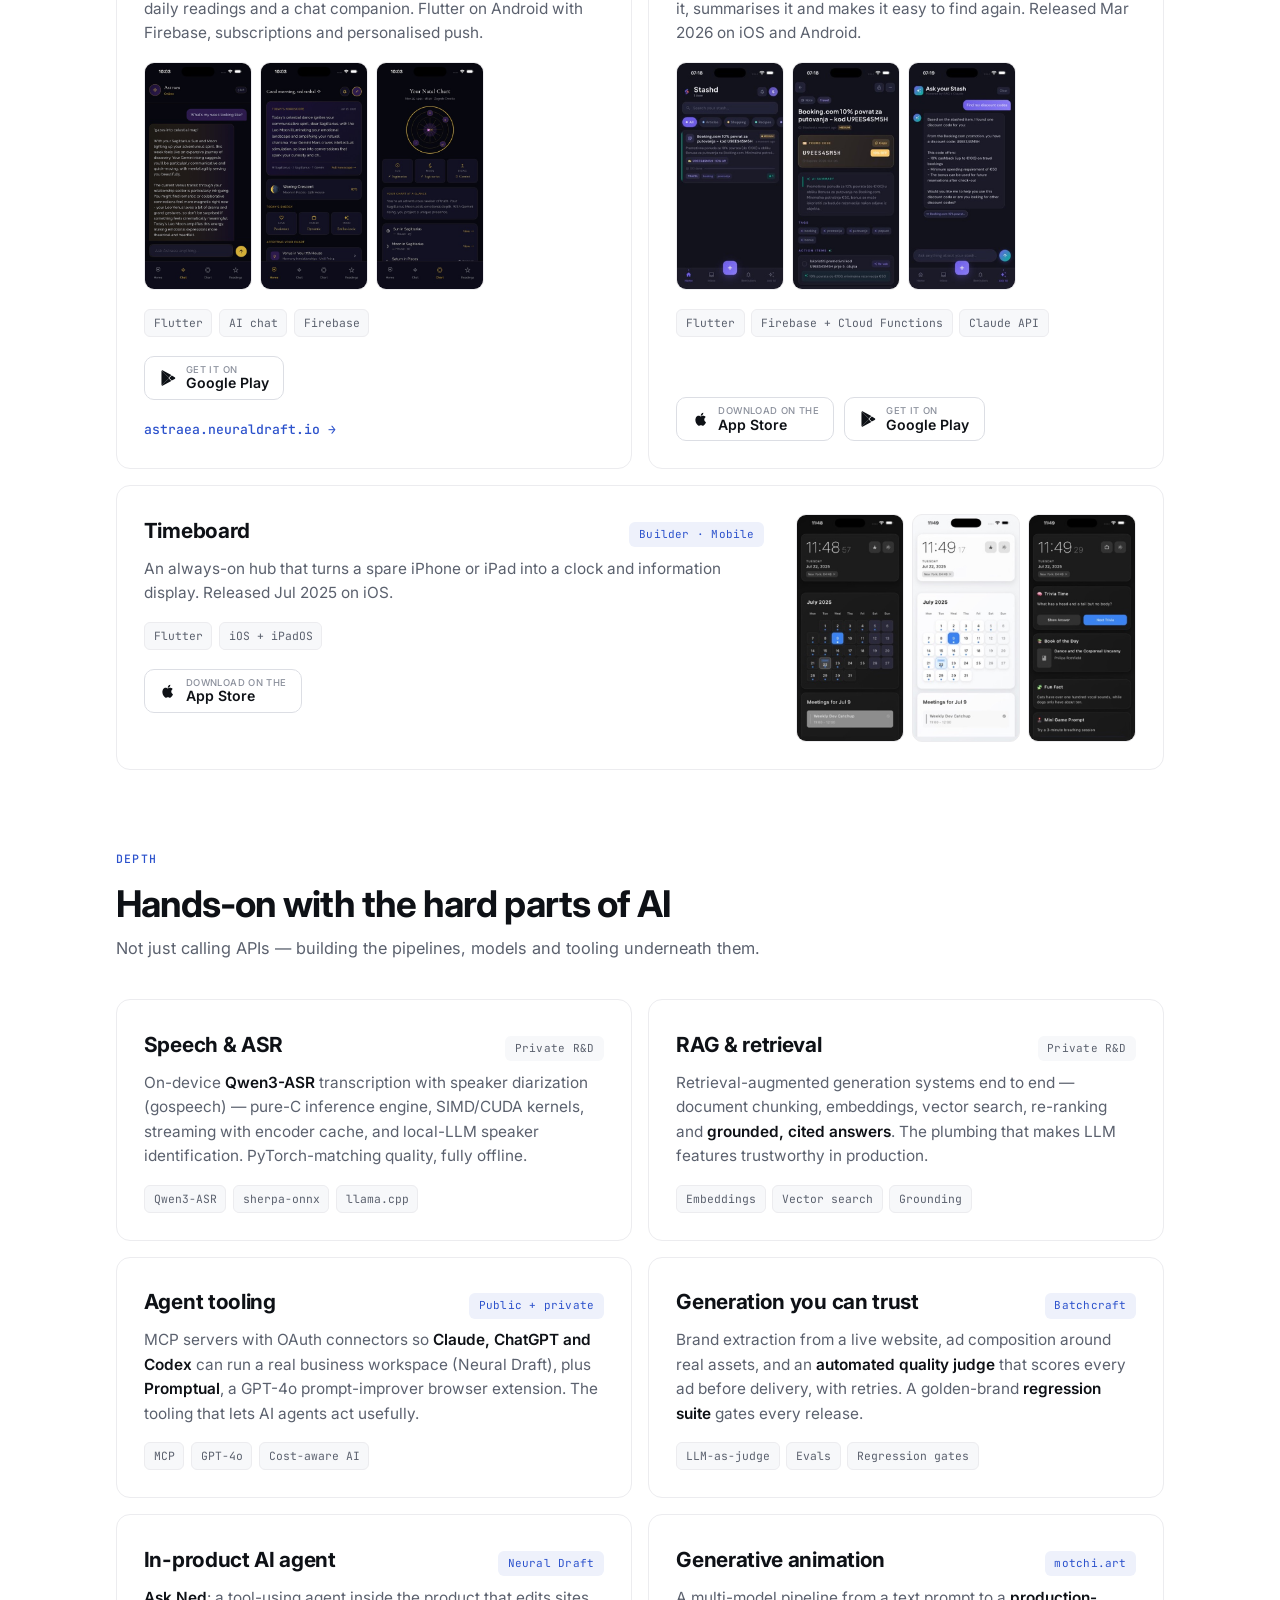
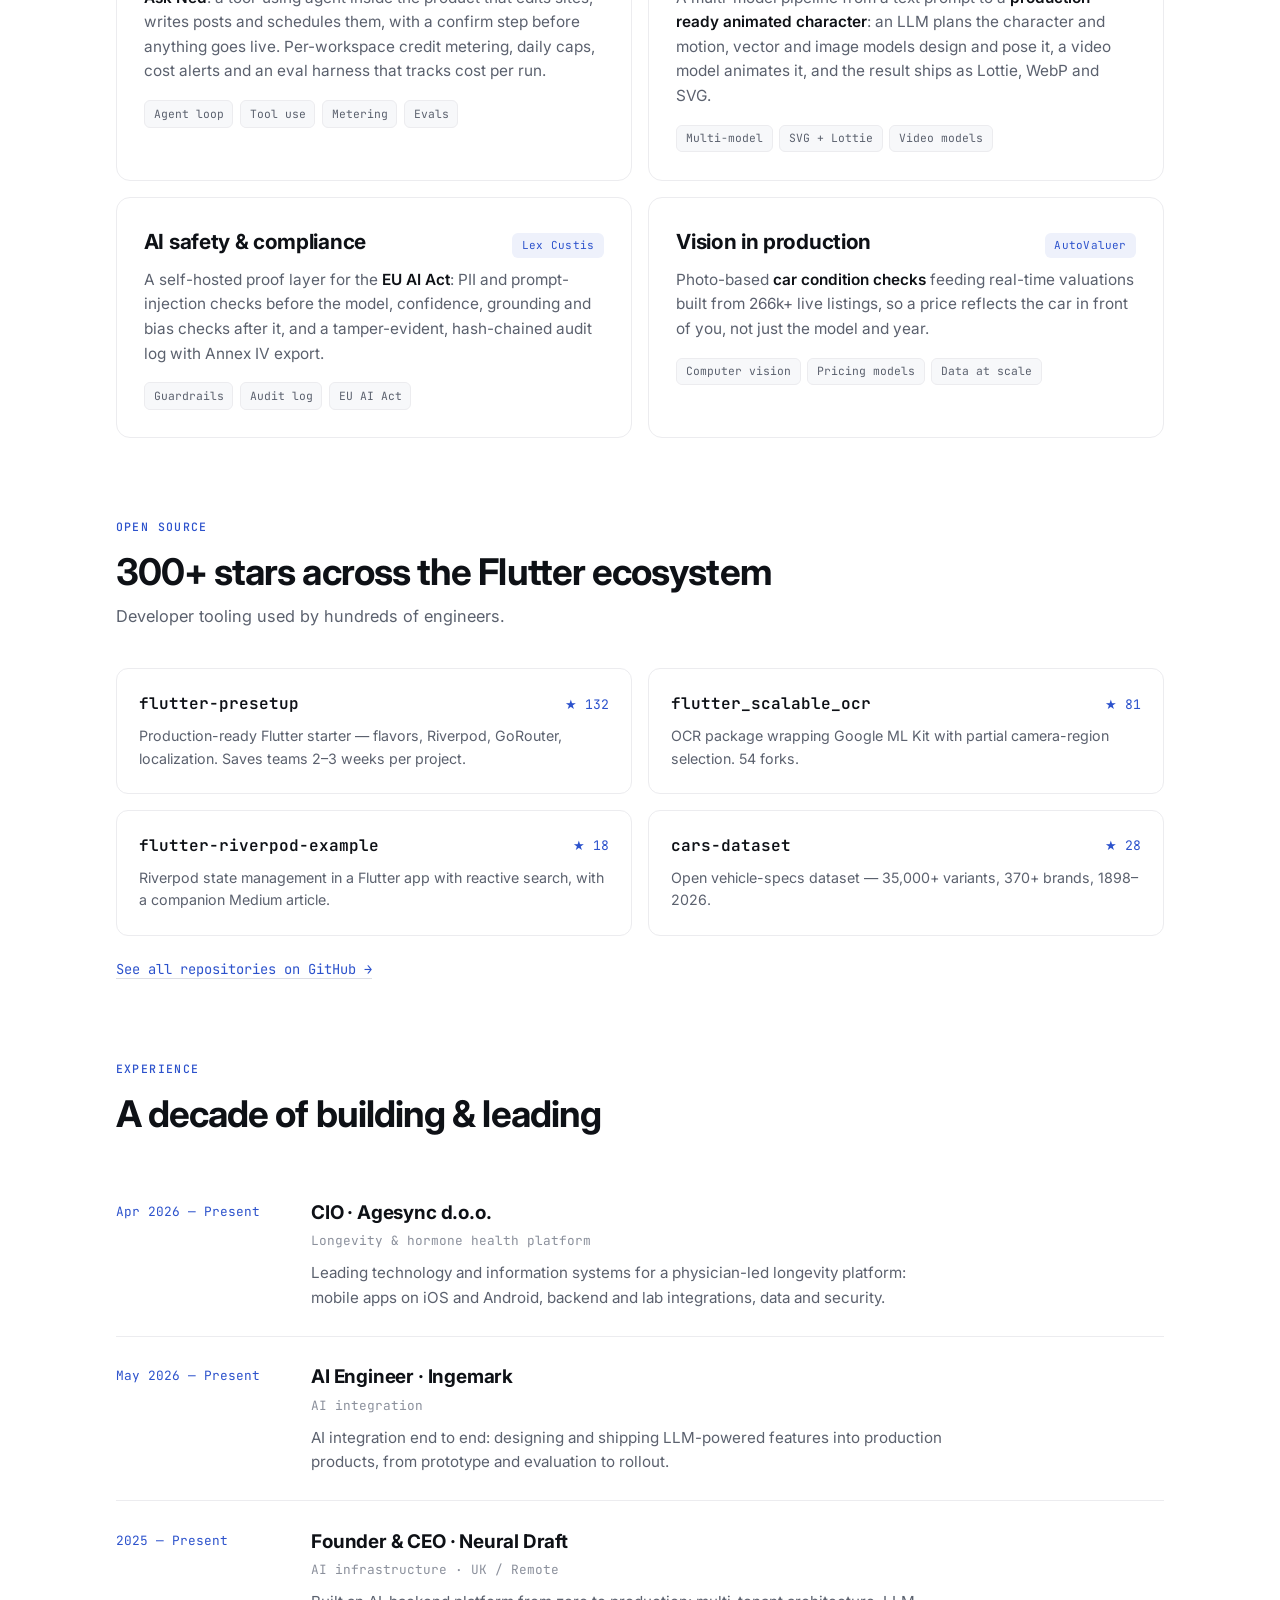
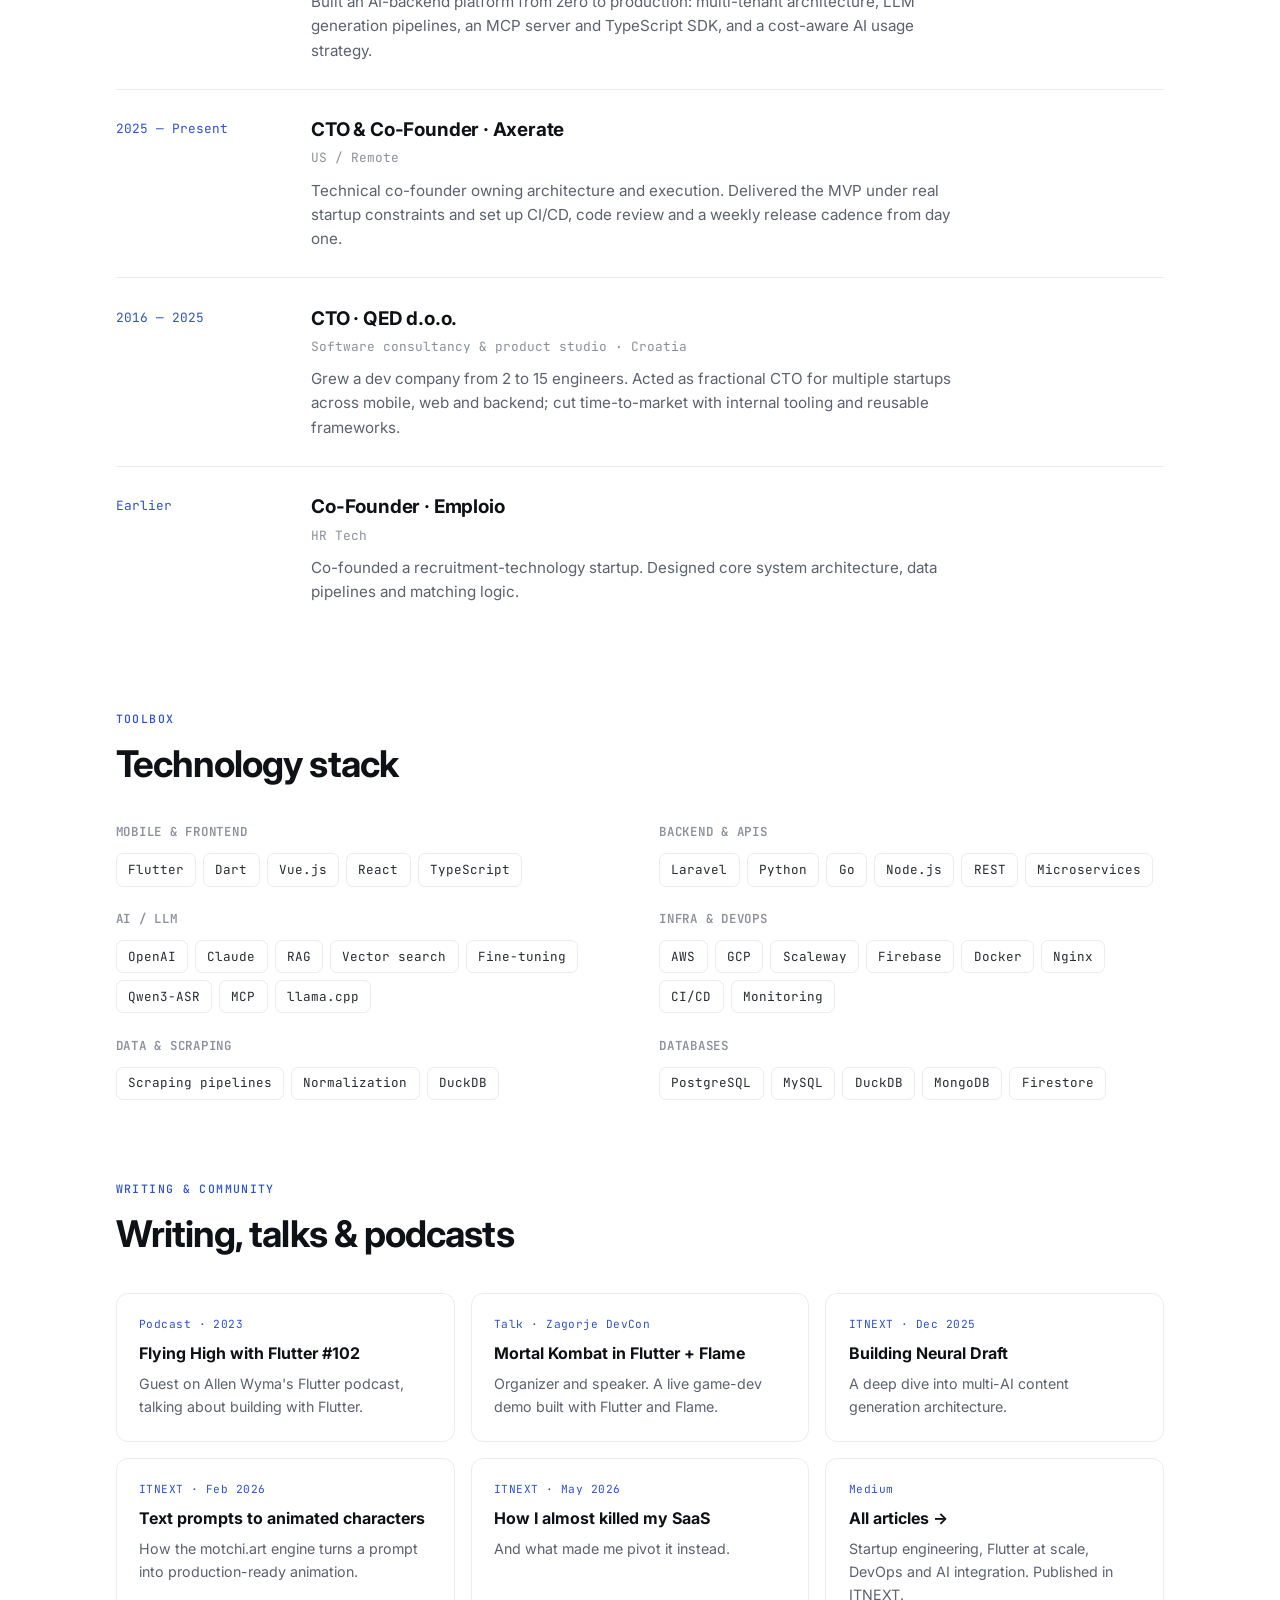
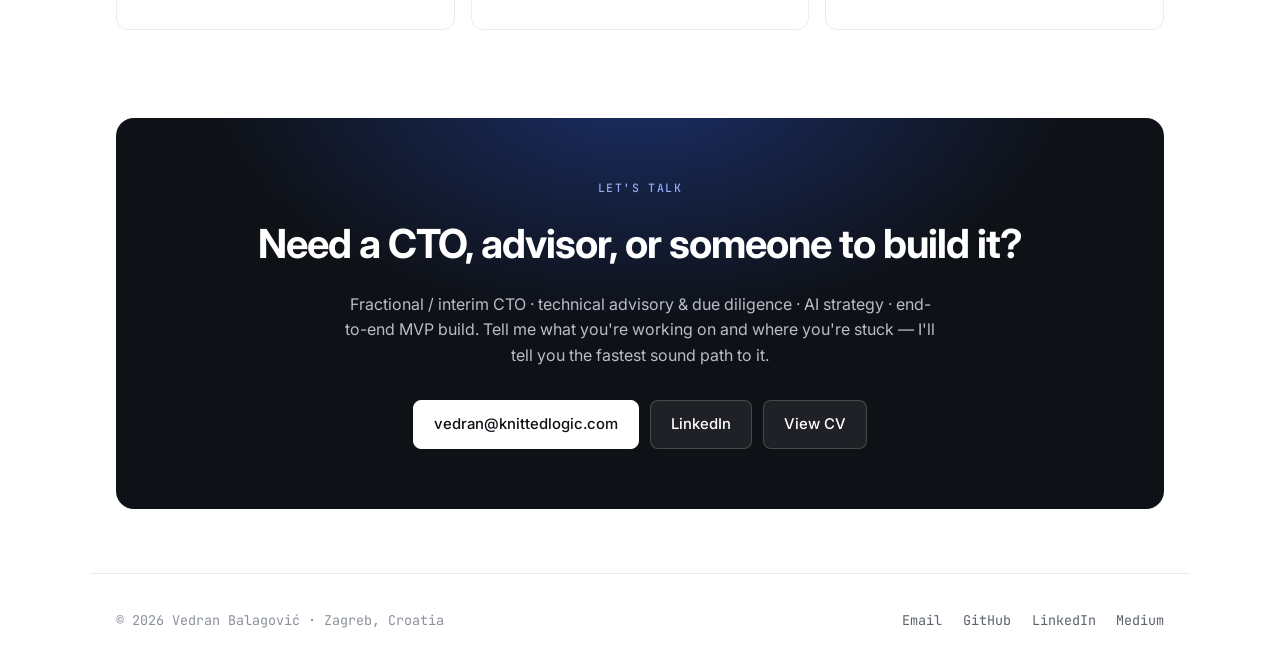
==== commit e1835030: "Ingemark: role description Co-Authored-By: Claude Opus 5.5 <noreply@anthropic.com> Claude-Session: h" ====
--- a/index.html
+++ b/index.html
@@ -539,6 +539,8 @@
           <div class="tl__when">May 2026 — Present</div>
           <div class="tl__body">
             <h3>AI Engineer · Ingemark</h3>
+            <span class="tl__meta">AI integration</span>
+            <p>AI integration end to end: designing and shipping LLM-powered features into production products, from prototype and evaluation to rollout.</p>
           </div>
         </div>
         <div class="tl reveal">
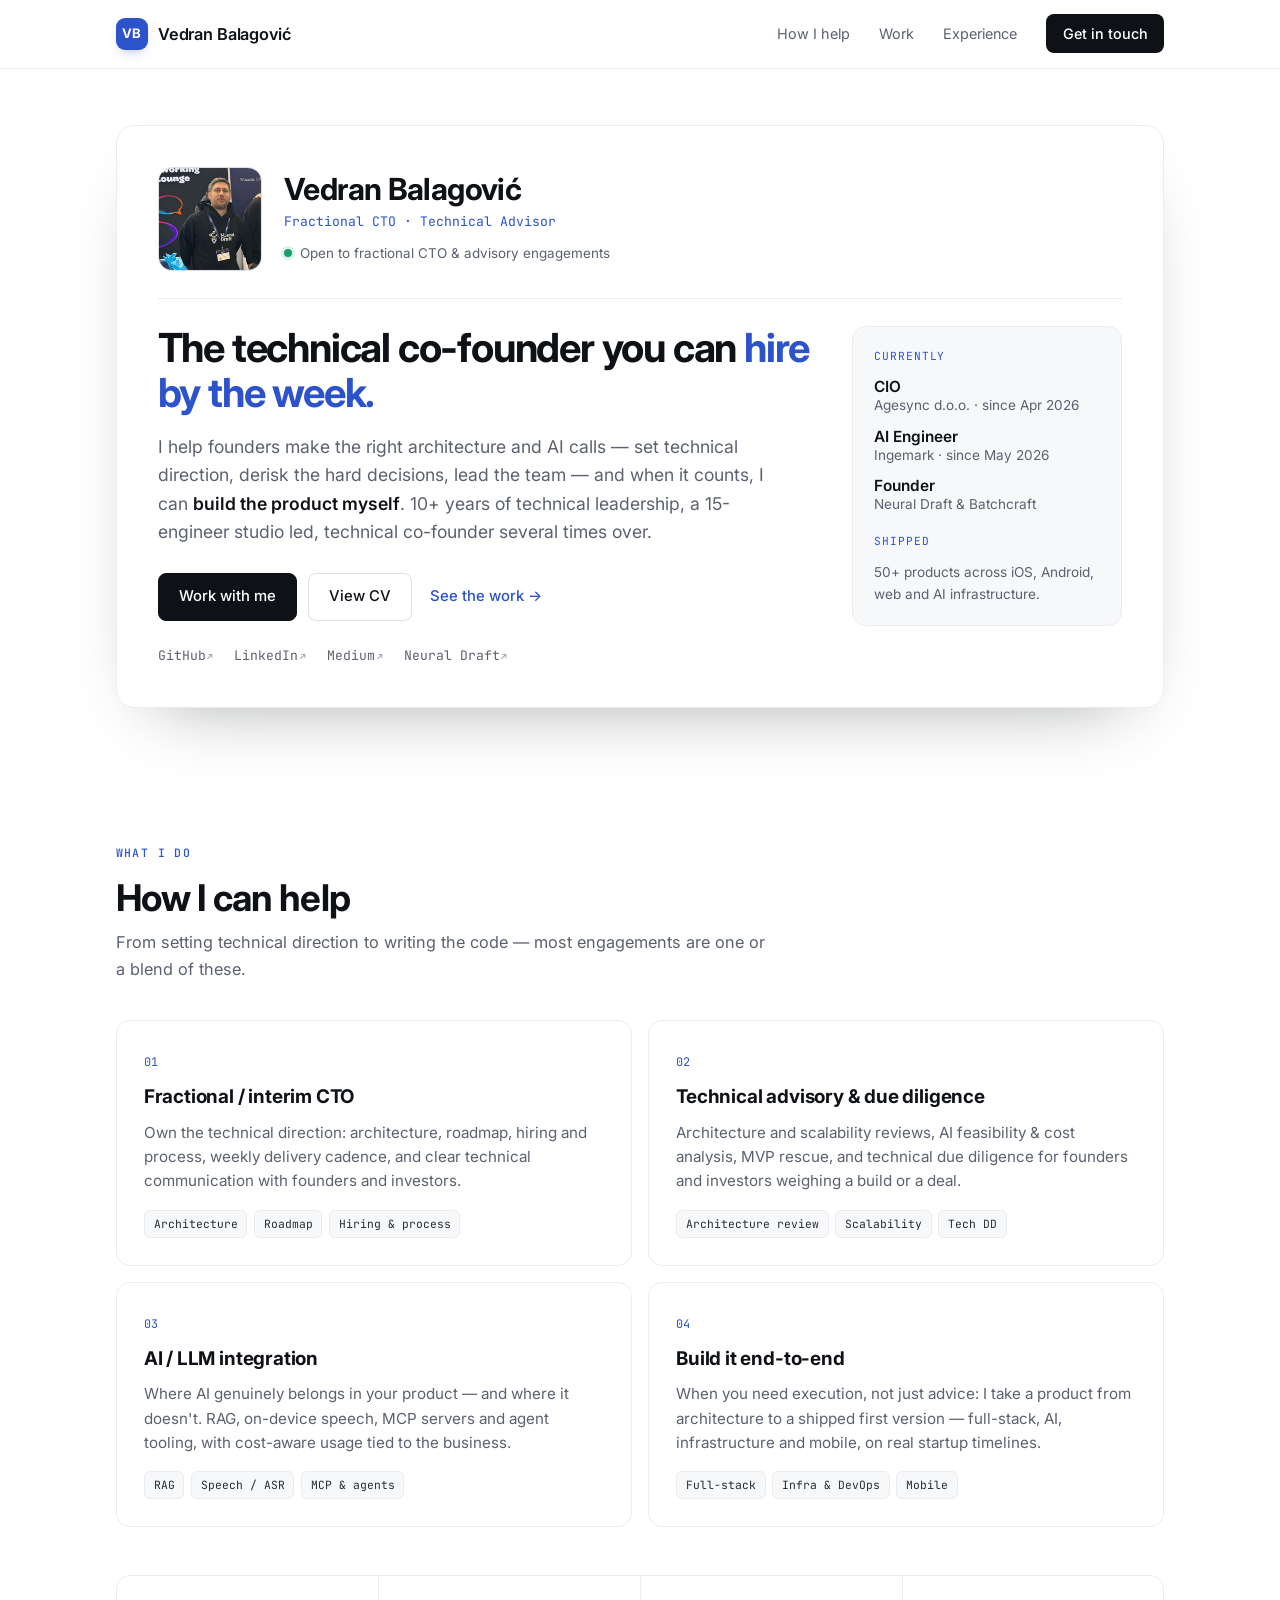
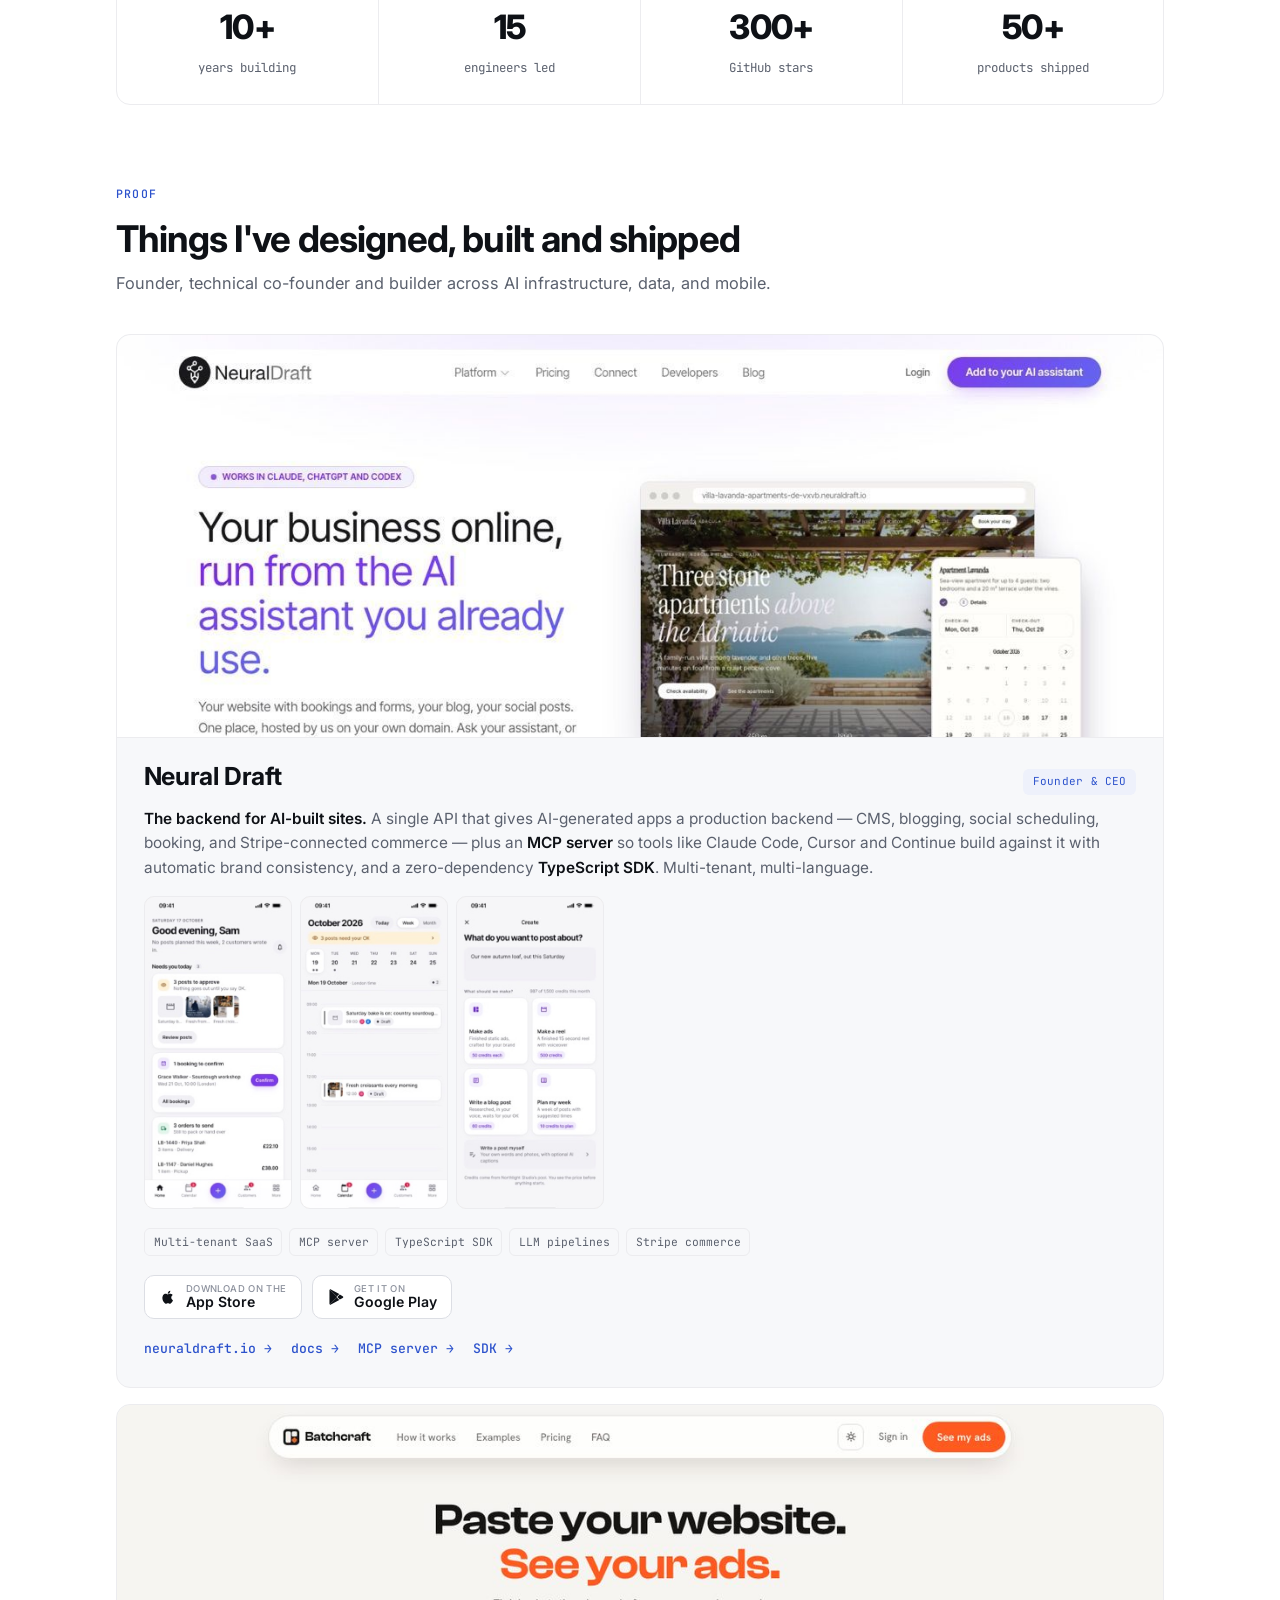
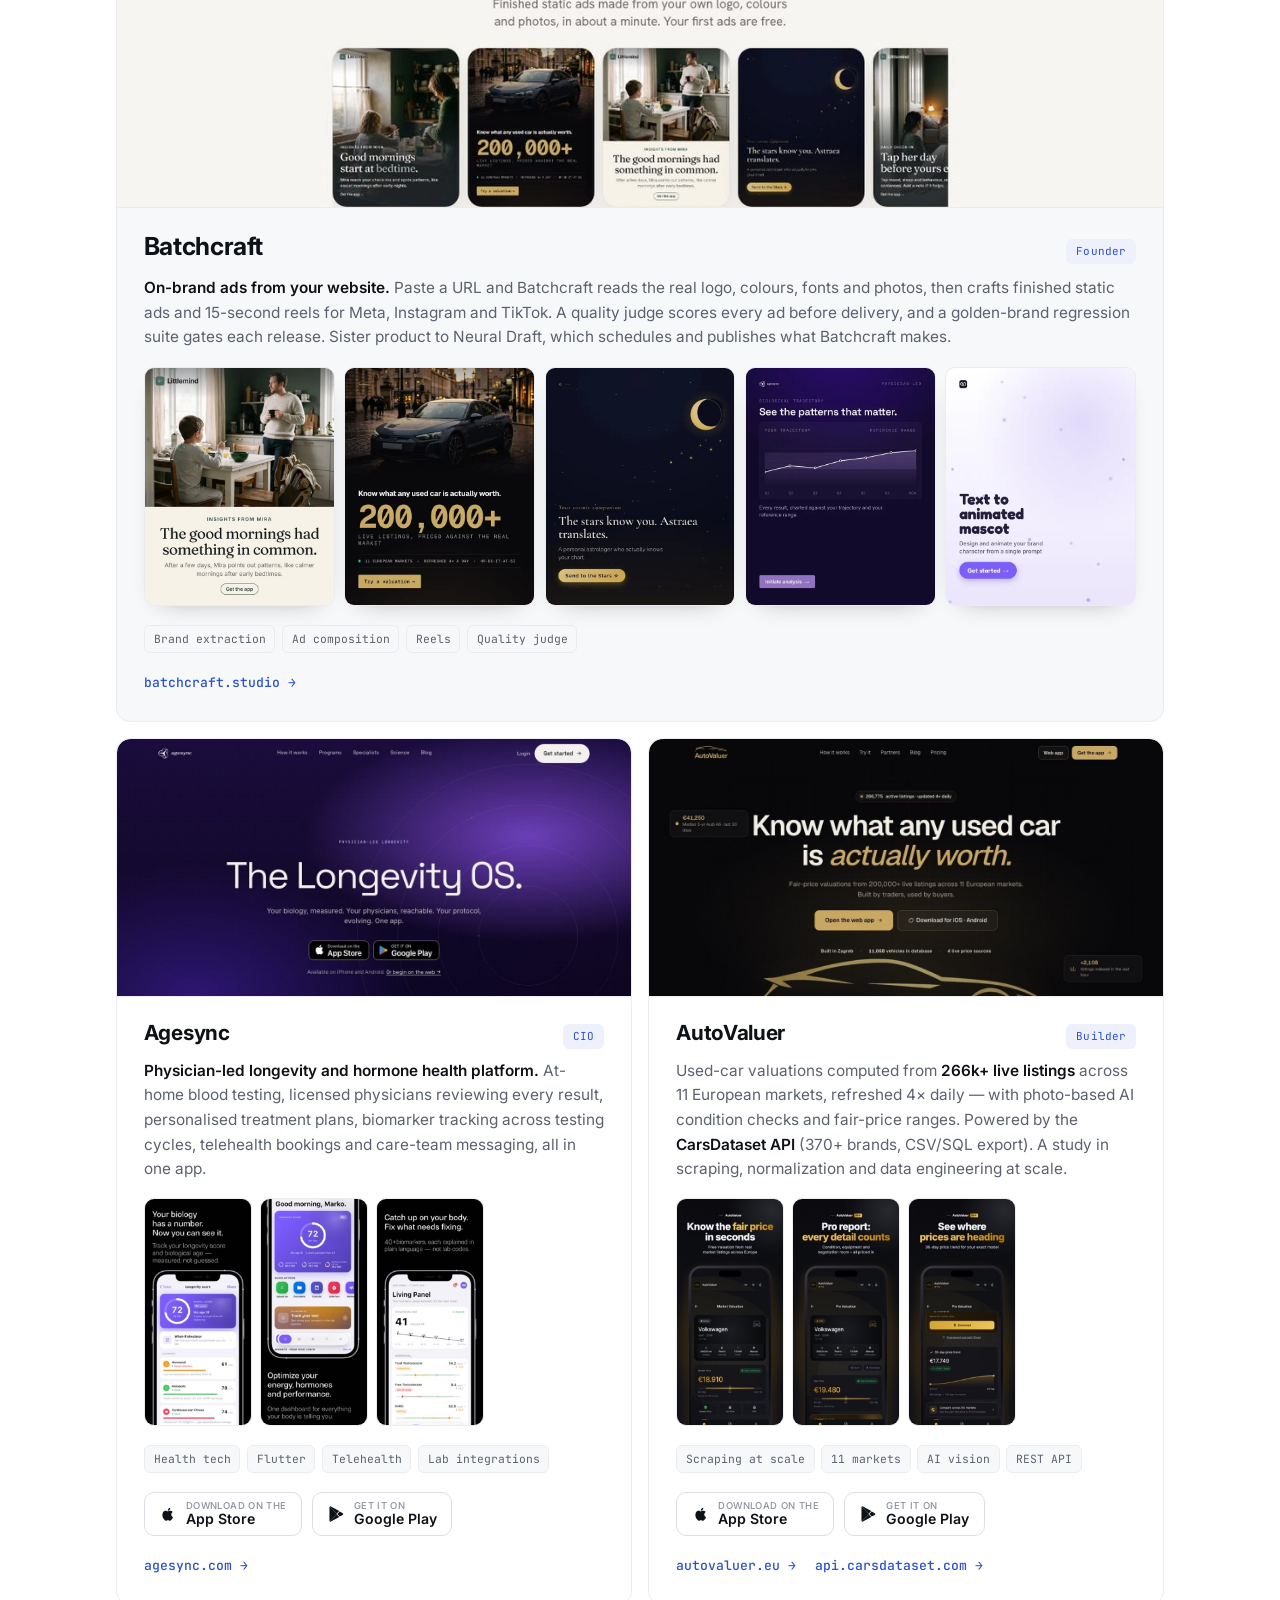
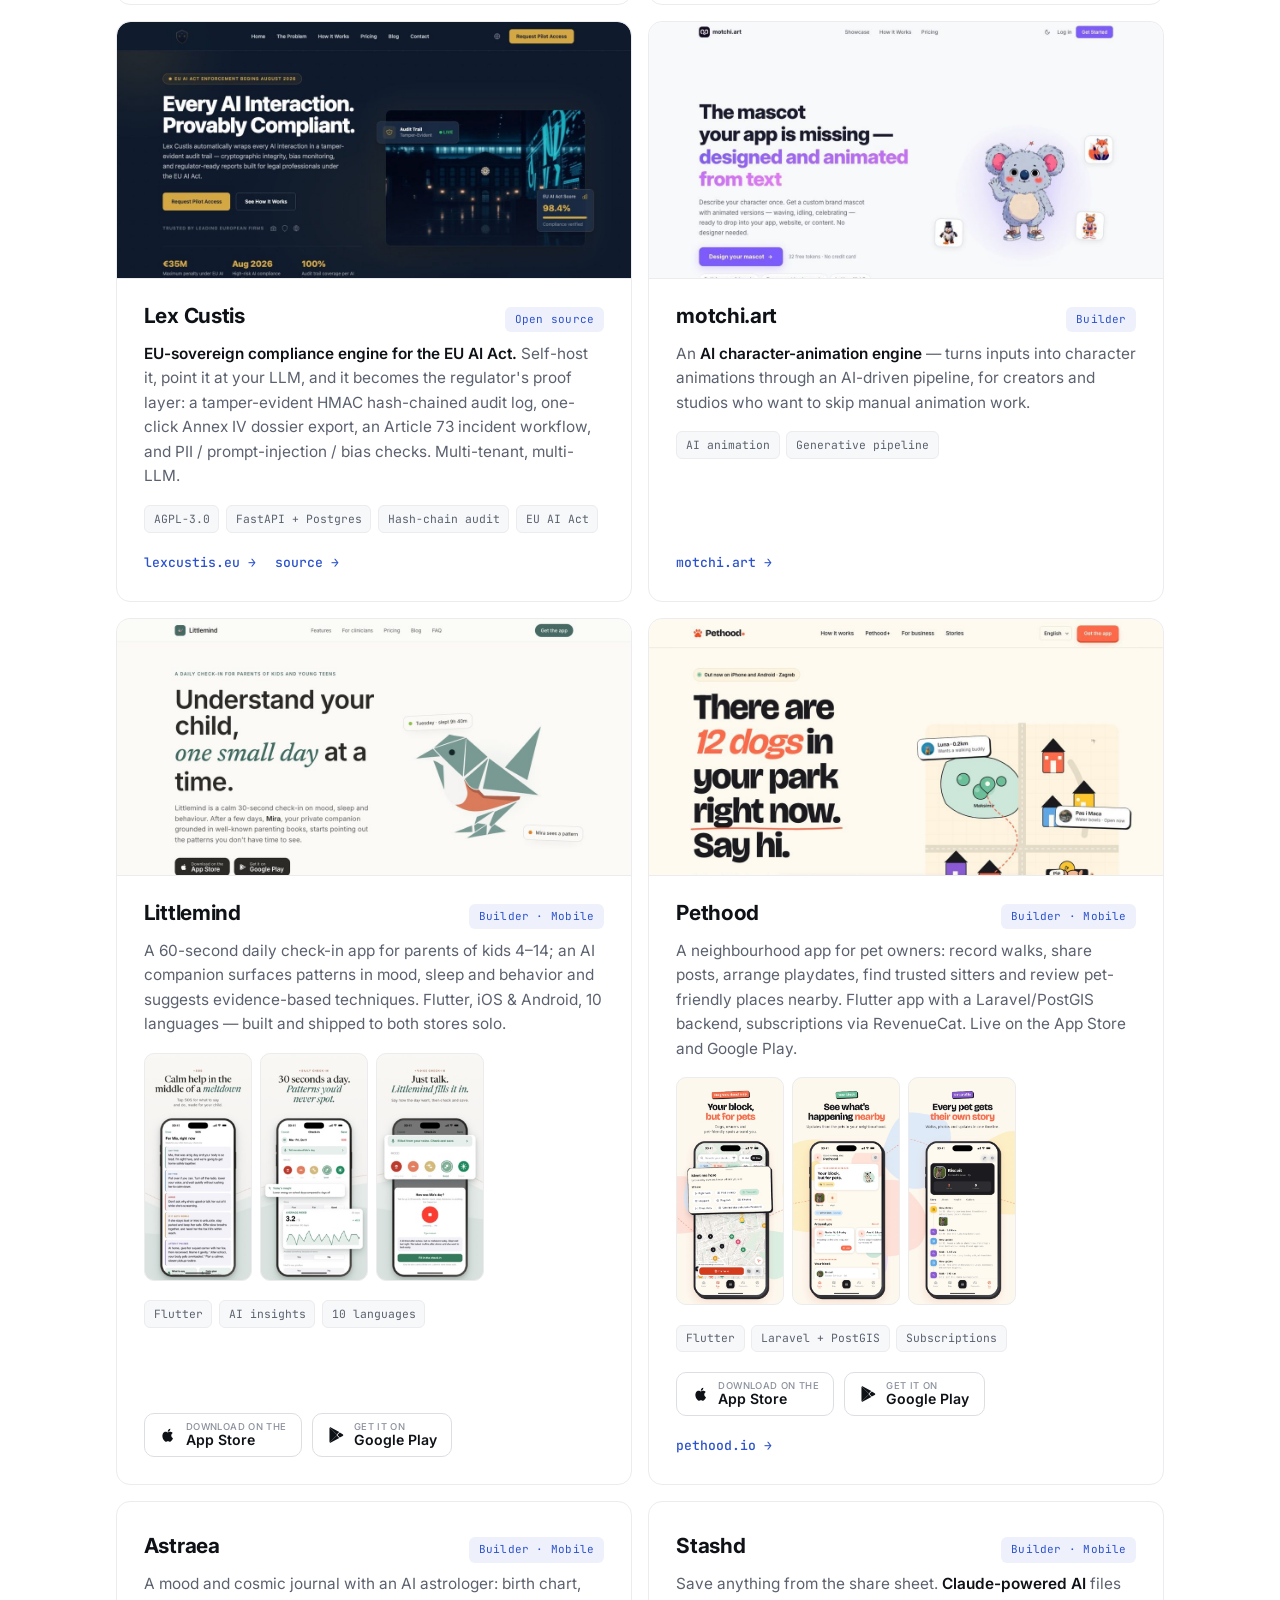
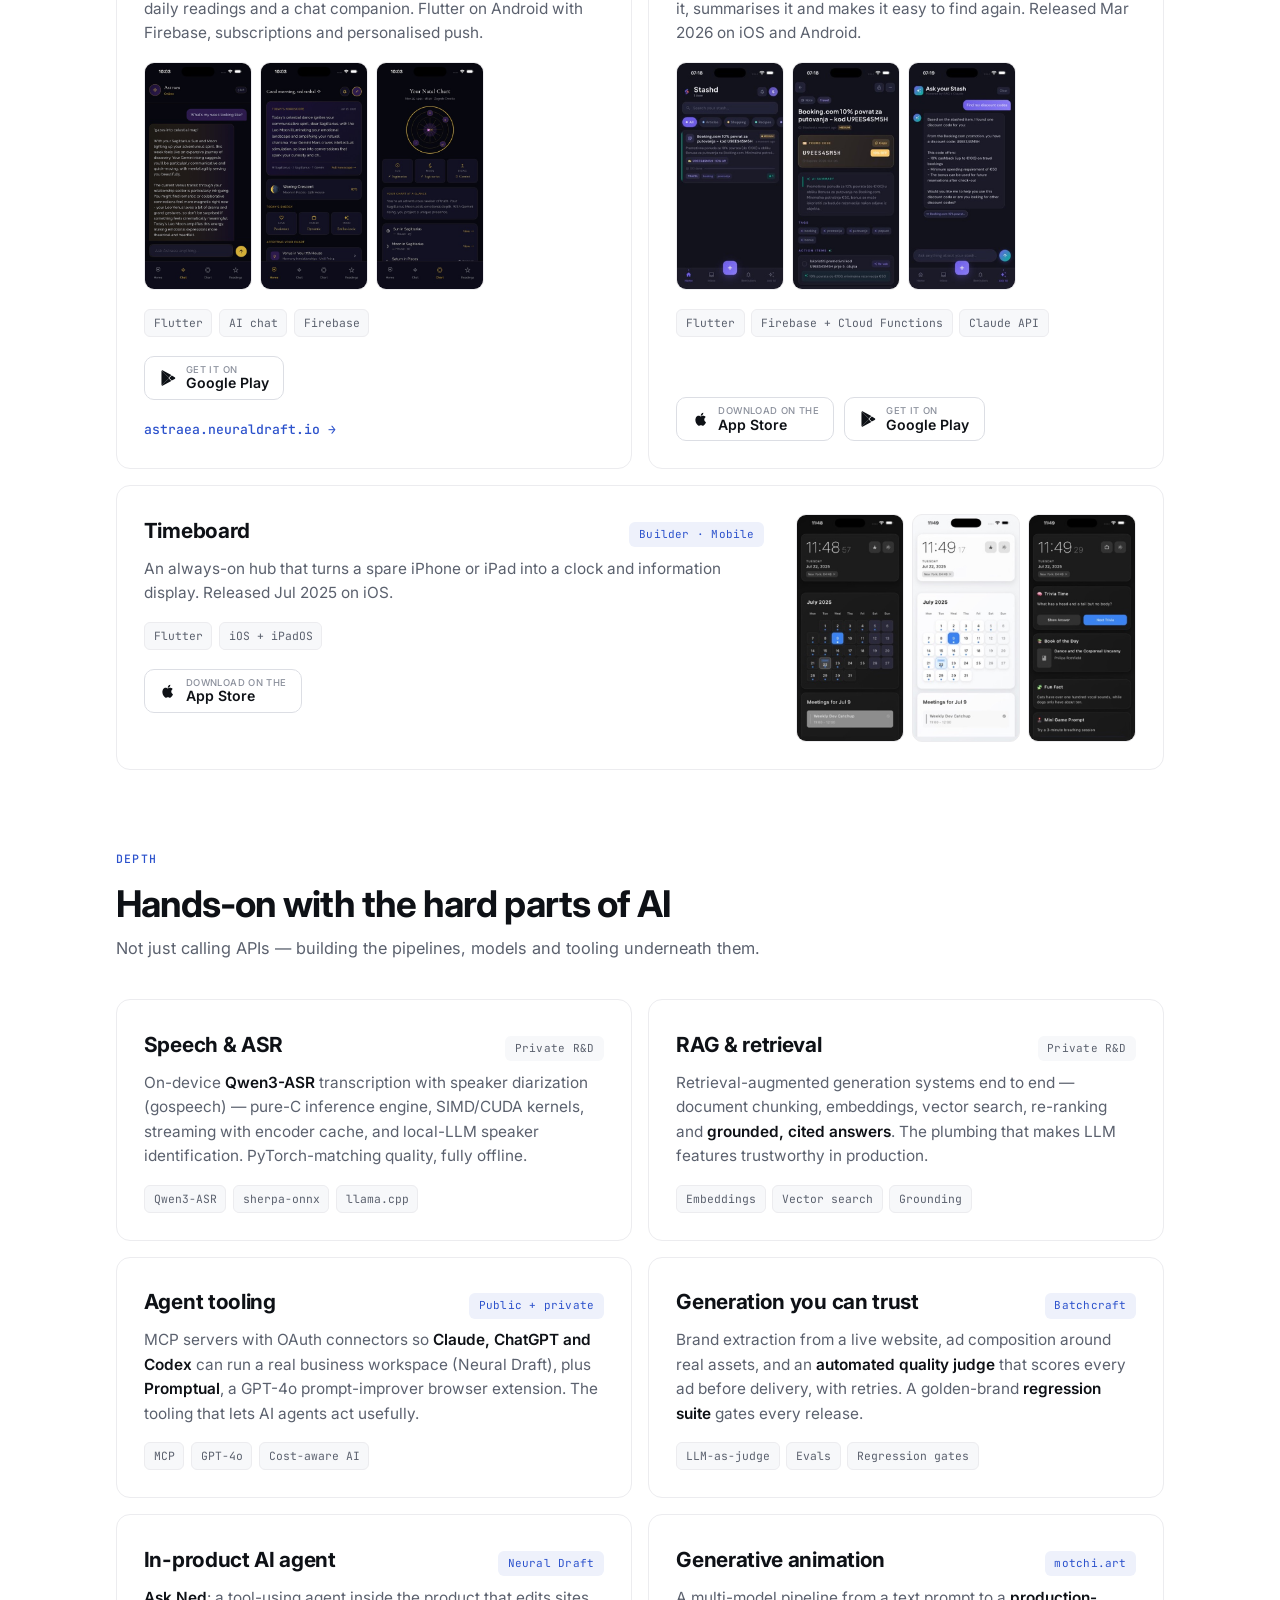
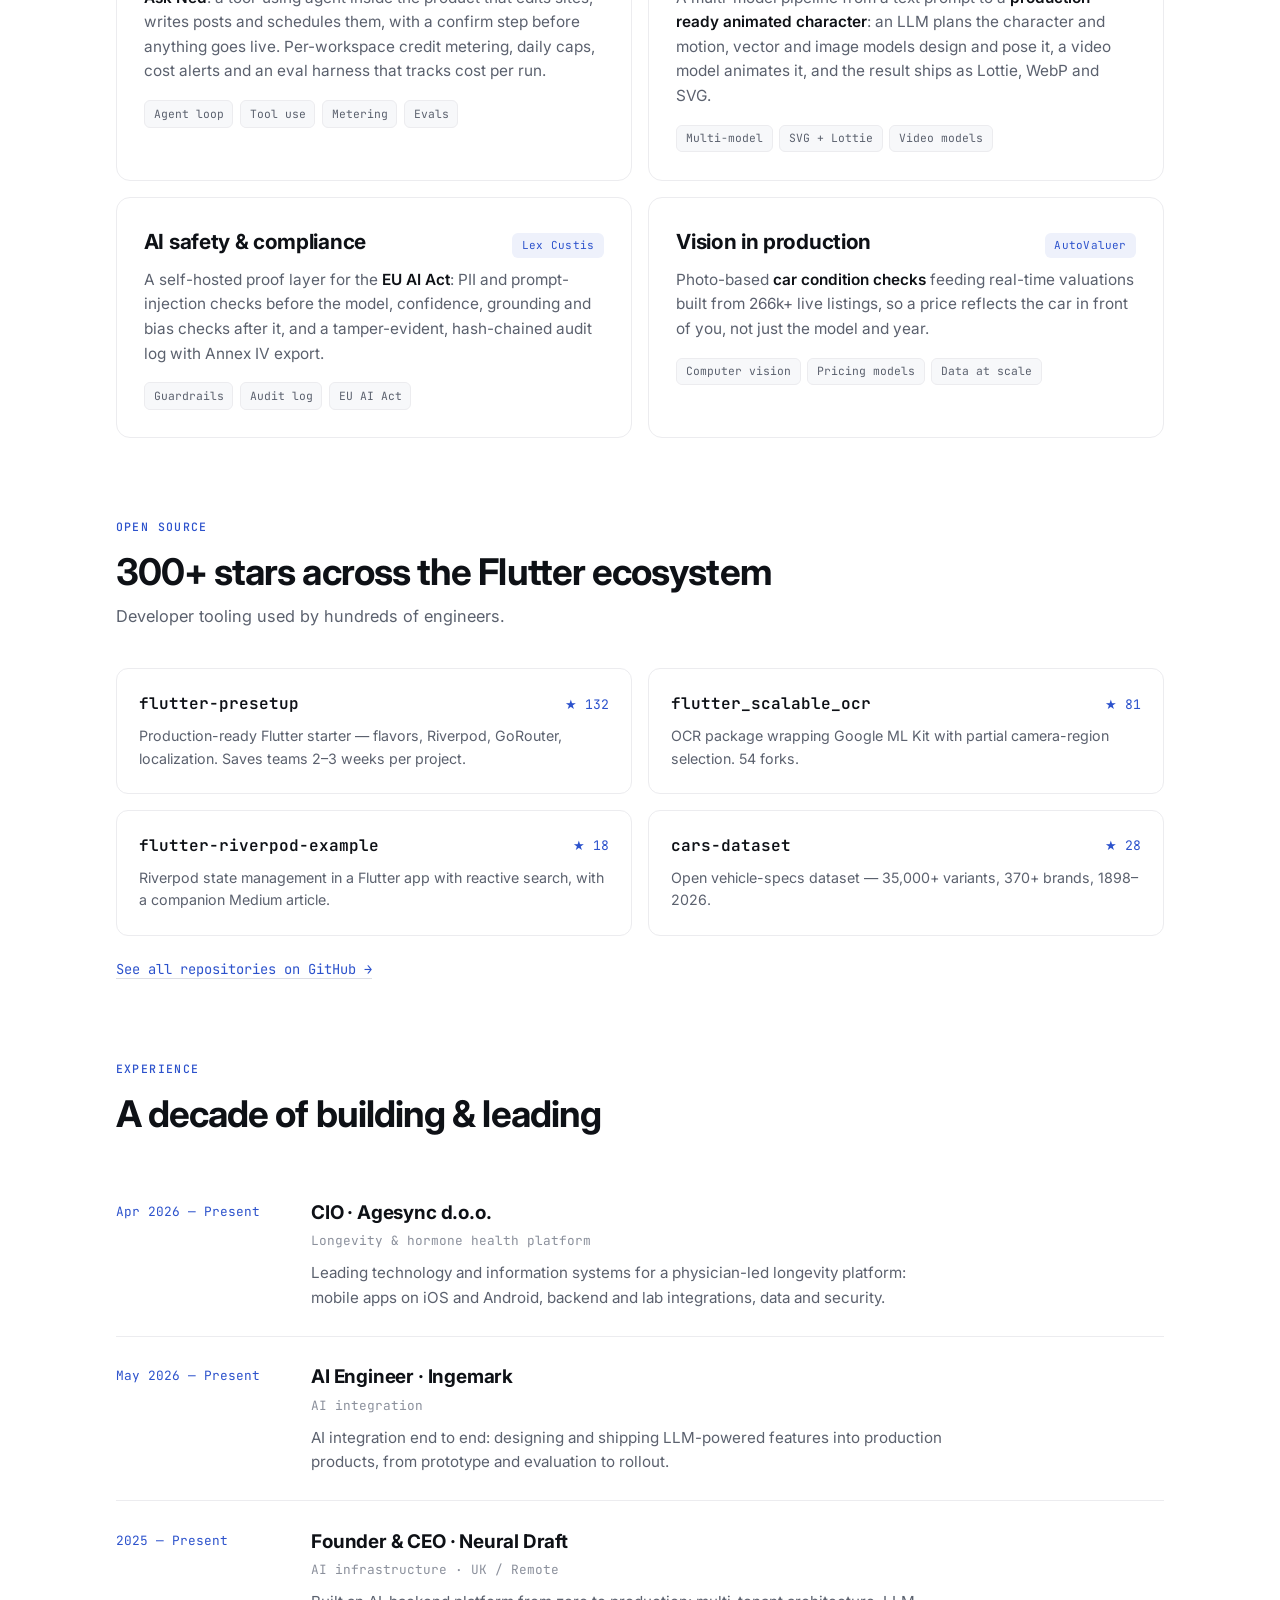
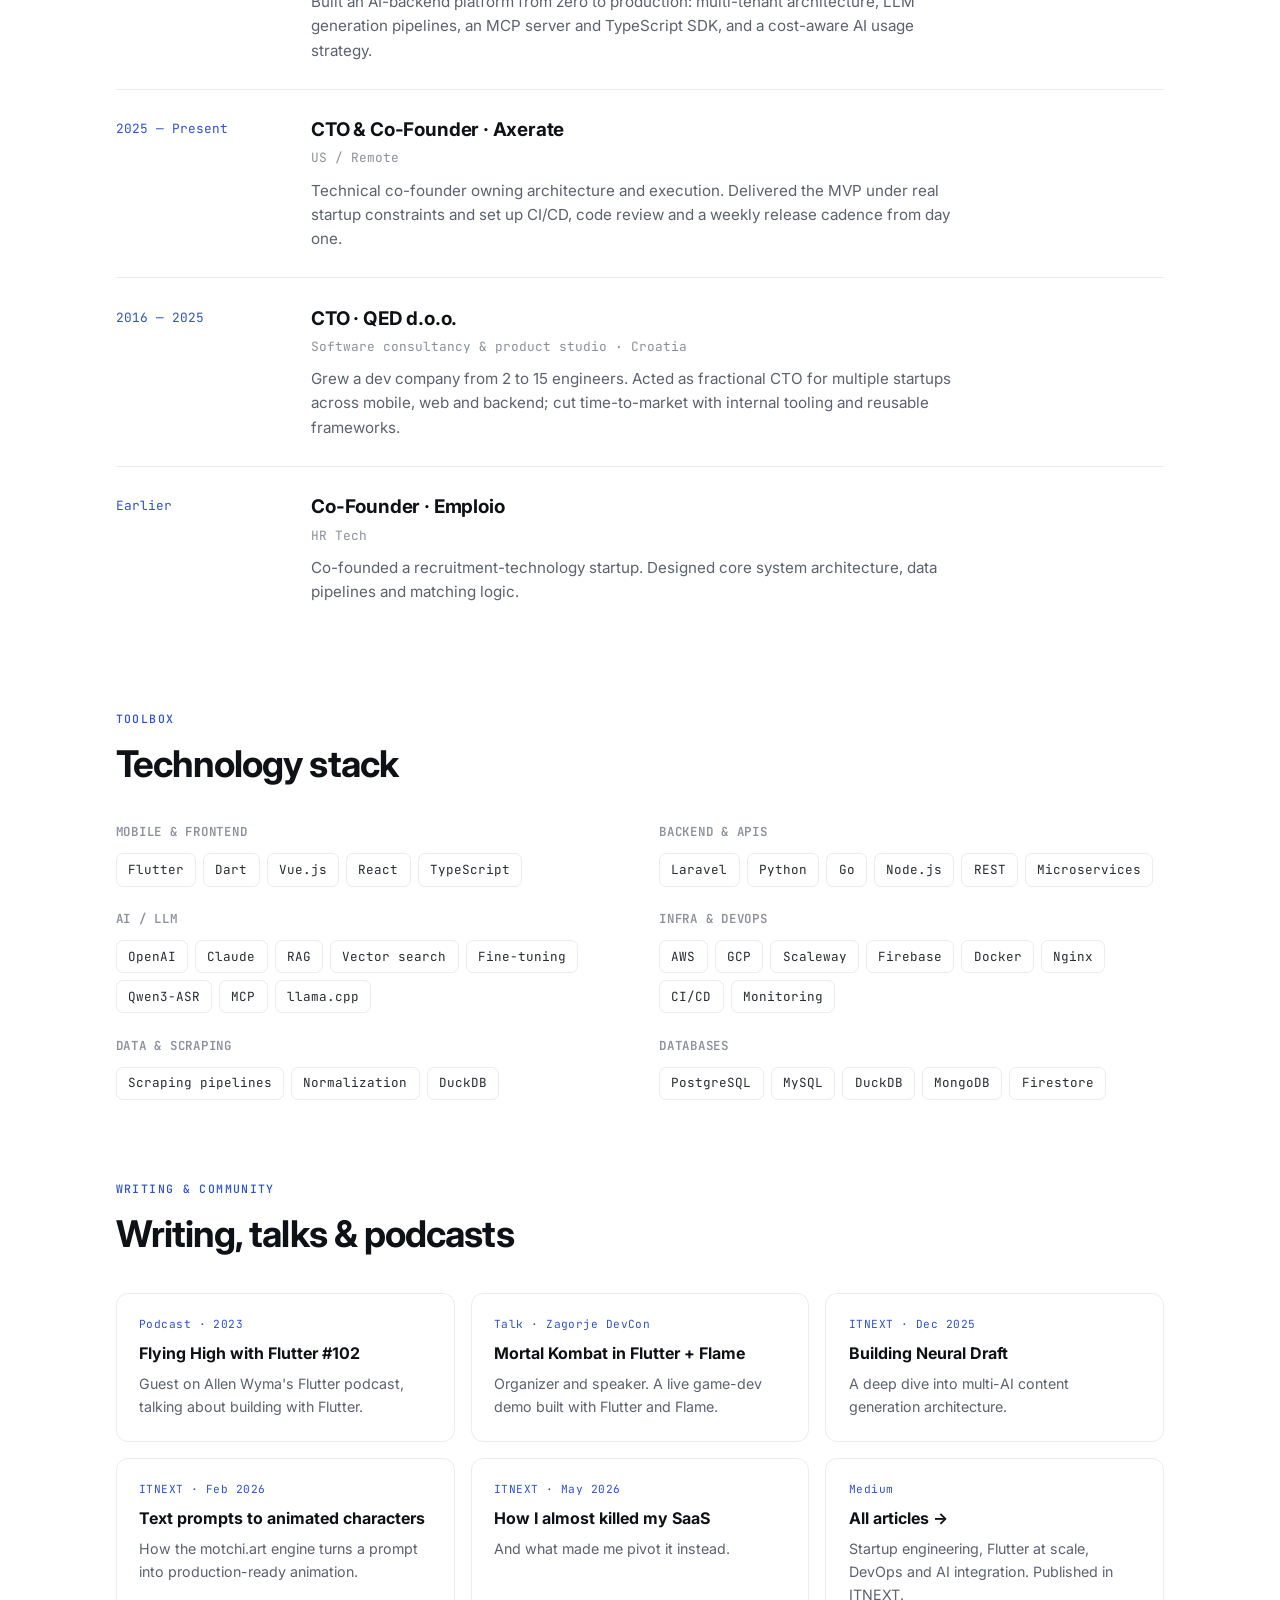
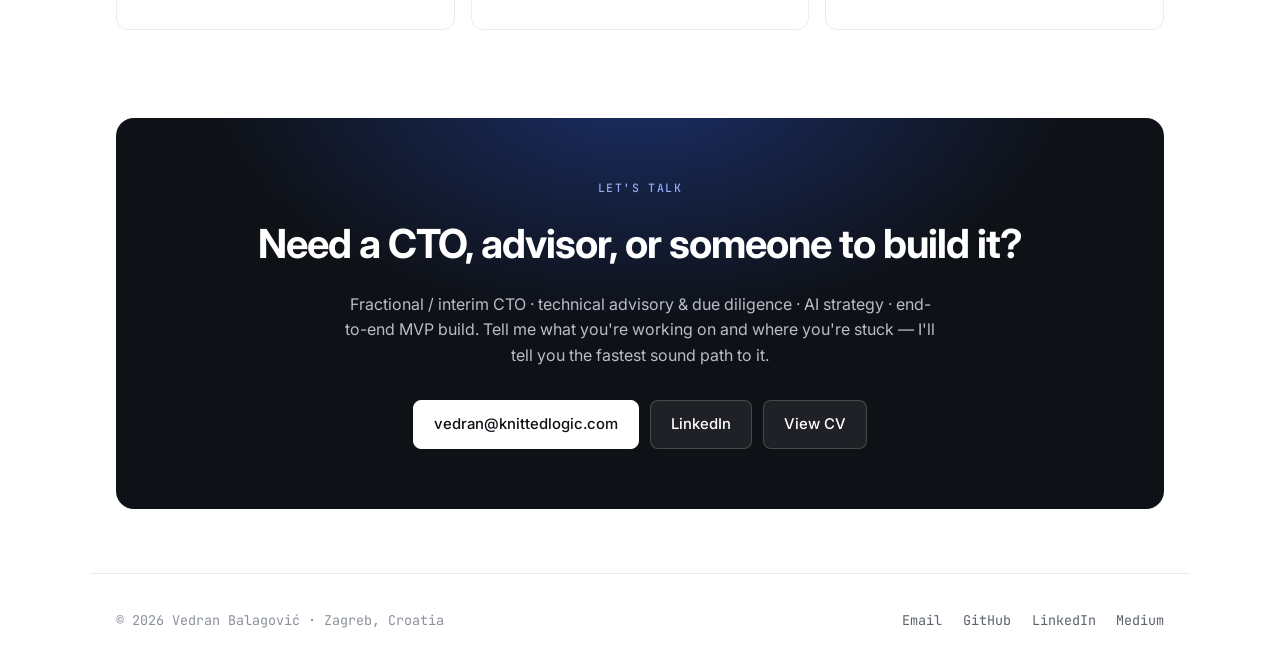
==== commit a5ddf4b1: "Nav: VB monogram instead of the dot Co-Authored-By: Claude Opus 5.5 <noreply@anthropic.com> Claude-S" ====
--- a/index.html
+++ b/index.html
@@ -23,12 +23,12 @@
   <link rel="preconnect" href="https://fonts.googleapis.com" />
   <link rel="preconnect" href="https://fonts.gstatic.com" crossorigin />
   <link href="https://fonts.googleapis.com/css2?family=Inter:wght@400;500;600;700;800&family=JetBrains+Mono:wght@400;500;600&display=swap" rel="stylesheet" />
-  <link rel="stylesheet" href="style.css?v=20261030b" />
+  <link rel="stylesheet" href="style.css?v=20261030c" />
 </head>
 <body>
   <header class="nav">
     <div class="nav__in">
-      <a href="#top" class="nav__brand"><span class="nav__dot"></span><span class="nav__full">Vedran Balagović</span><span class="nav__short">VB</span></a>
+      <a href="#top" class="nav__brand"><span class="nav__mark" aria-hidden="true">VB</span><span class="nav__full">Vedran Balagović</span><span class="nav__short">Vedran</span></a>
       <nav class="nav__links" aria-label="Primary">
         <a href="#help">How I help</a>
         <a href="#work">Work</a>
--- a/style.css
+++ b/style.css
@@ -321,3 +321,9 @@
 .ads { display: grid; grid-template-columns: repeat(5, 1fr); gap: 0.6rem; margin: 1.1rem 0 0.2rem; }
 .ads img { width: 100%; height: auto; aspect-ratio: 4/5; object-fit: cover; border-radius: 10px; border: 1px solid var(--line); box-shadow: 0 10px 24px -18px rgba(14,17,22,.45); }
 @media (max-width: 760px) { .ads { grid-template-columns: repeat(3, 1fr); } .ads img:nth-child(n+4) { display: none; } }
+
+/* ---------- nav monogram ---------- */
+.nav__brand { gap: 0.65rem; }
+.nav__mark { flex-shrink: 0; width: 32px; height: 32px; border-radius: 9px; background: var(--accent); color: #fff;
+  display: inline-flex; align-items: center; justify-content: center; font-weight: 700; font-size: 0.82rem; letter-spacing: -0.02em;
+  box-shadow: 0 6px 14px -8px rgba(44,82,204,.7); }
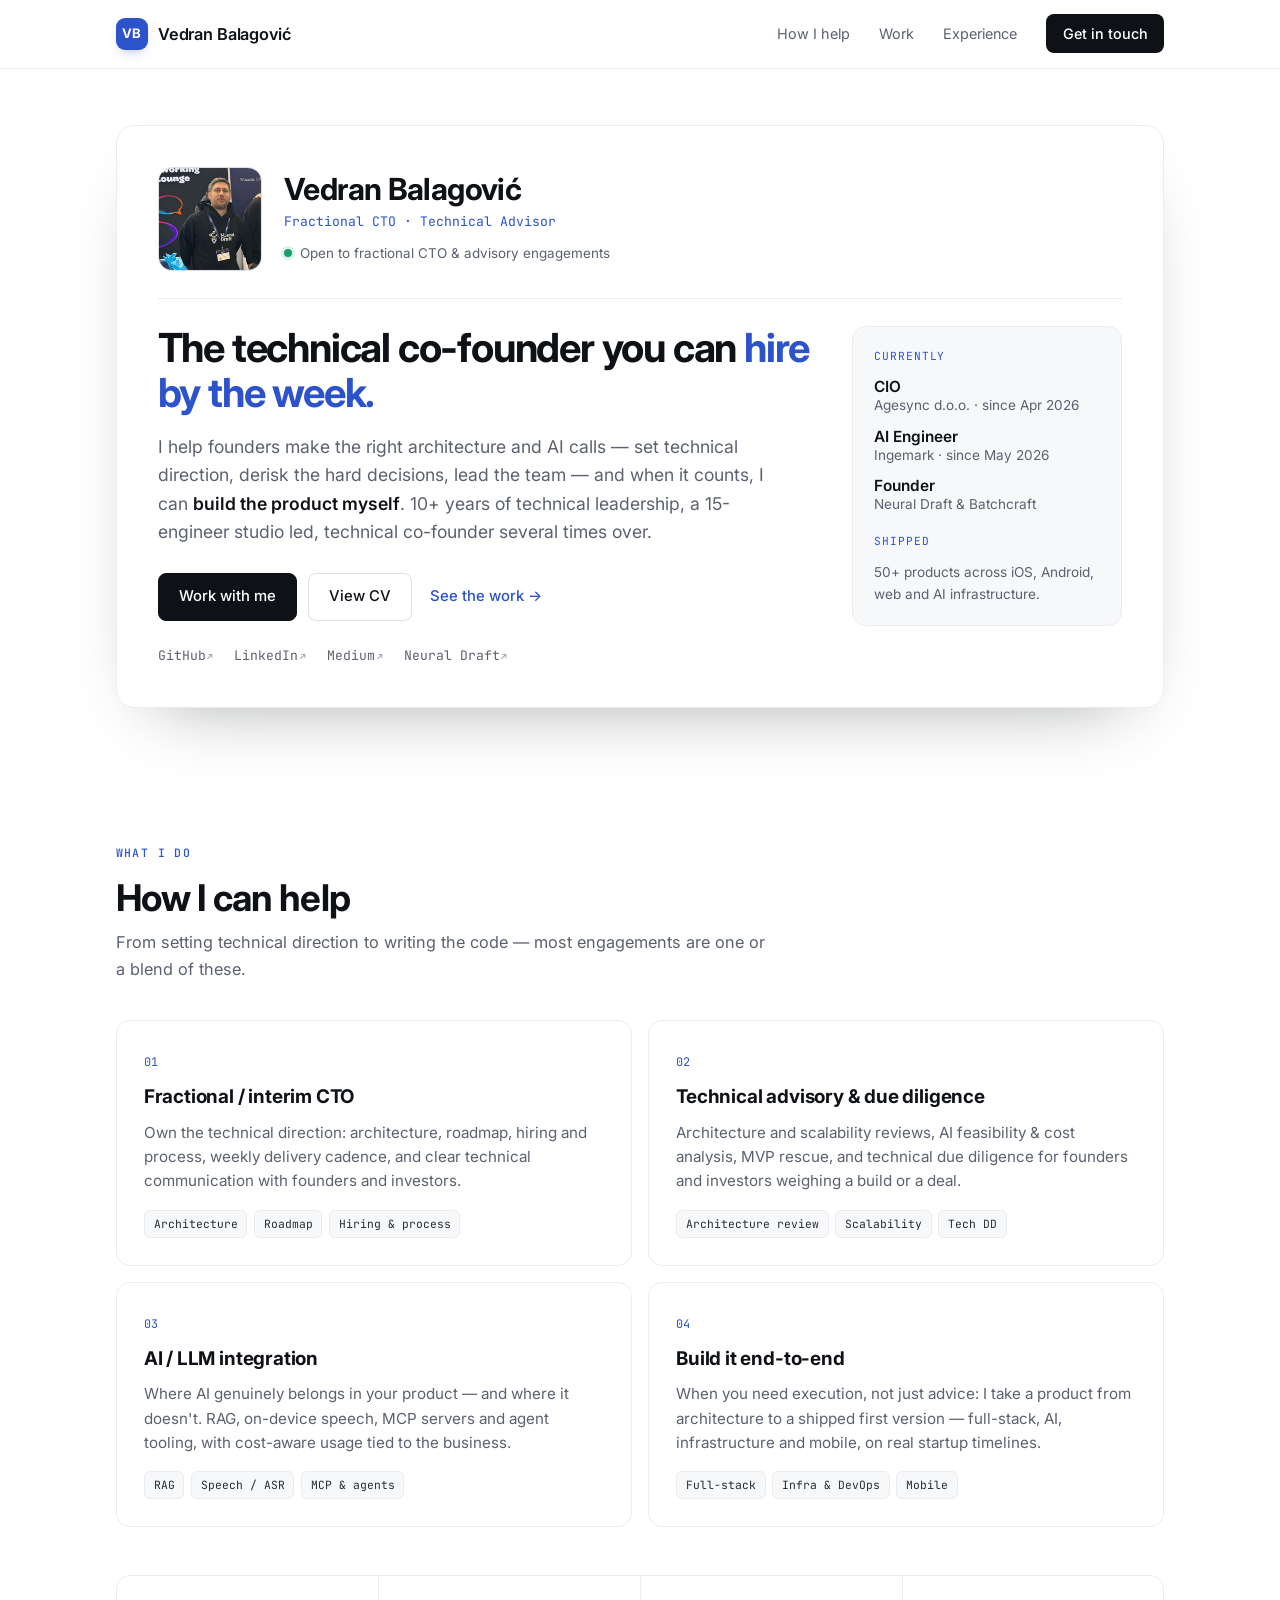
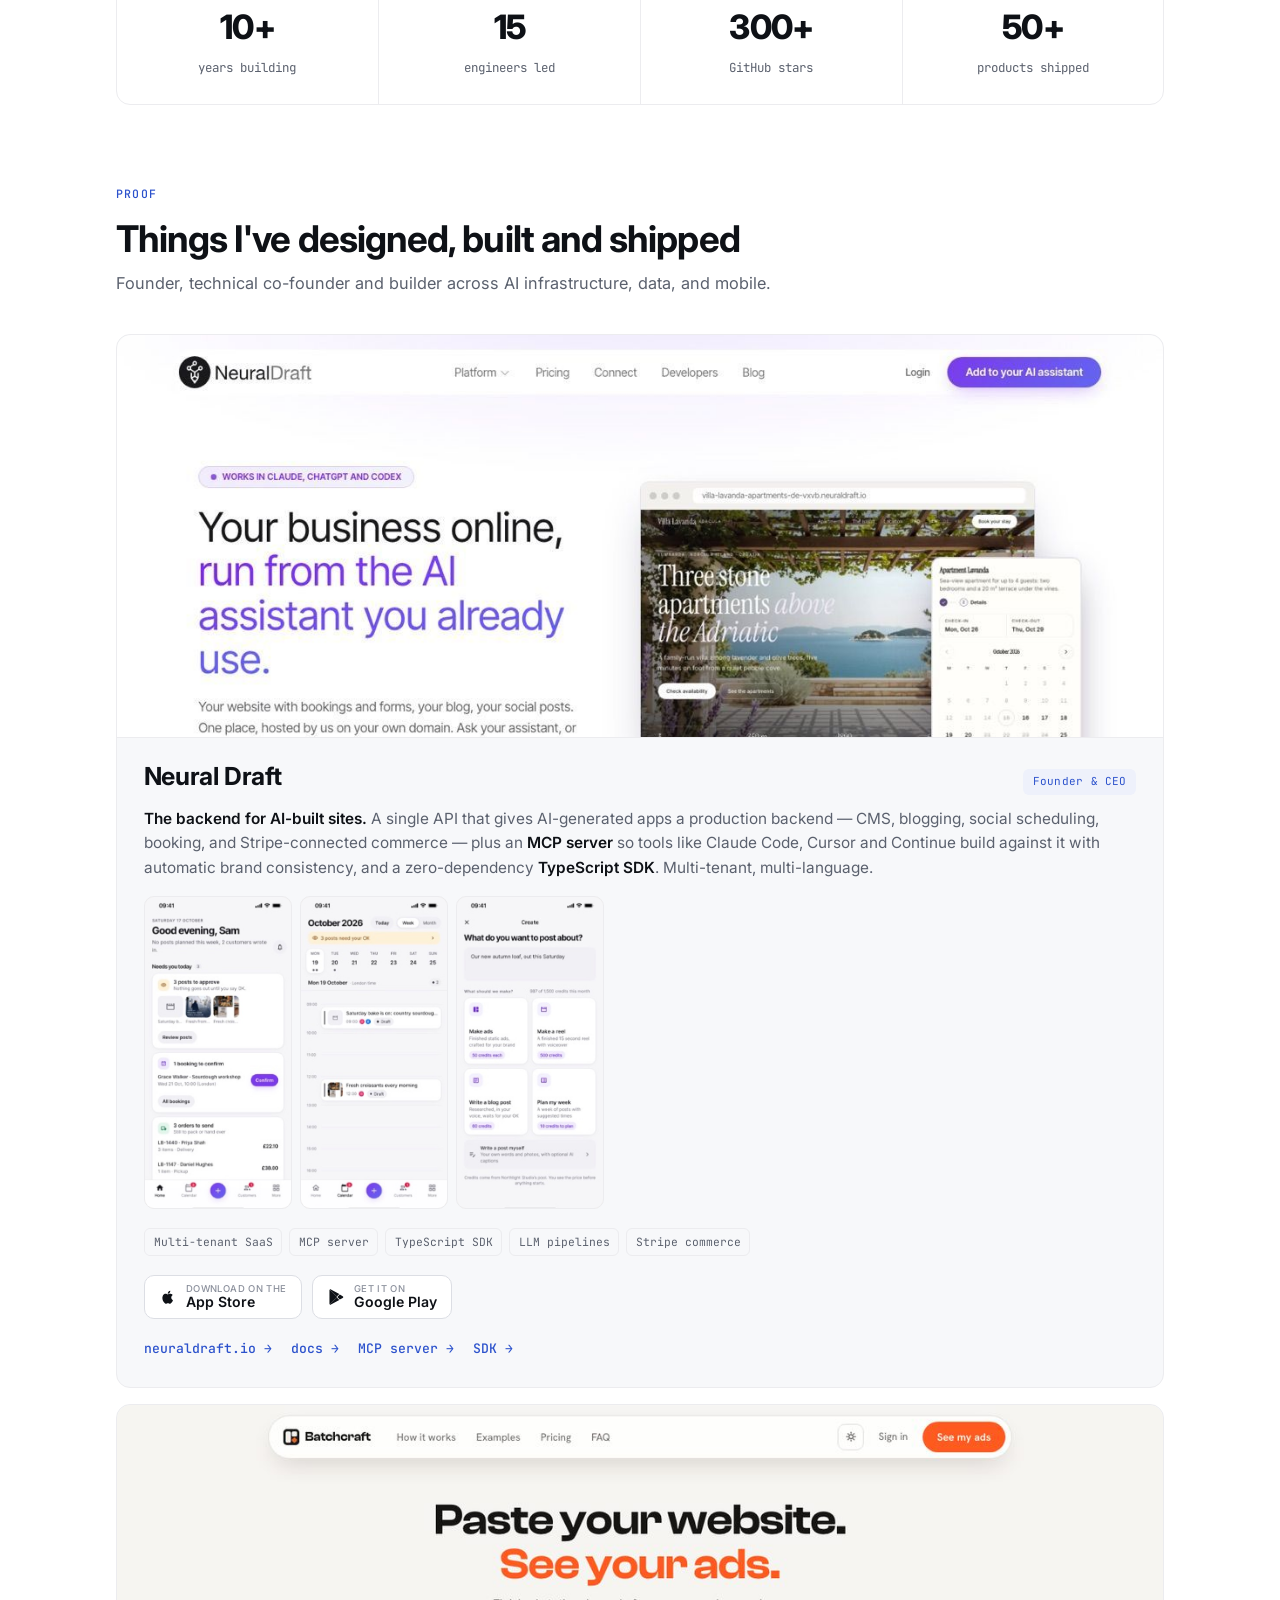
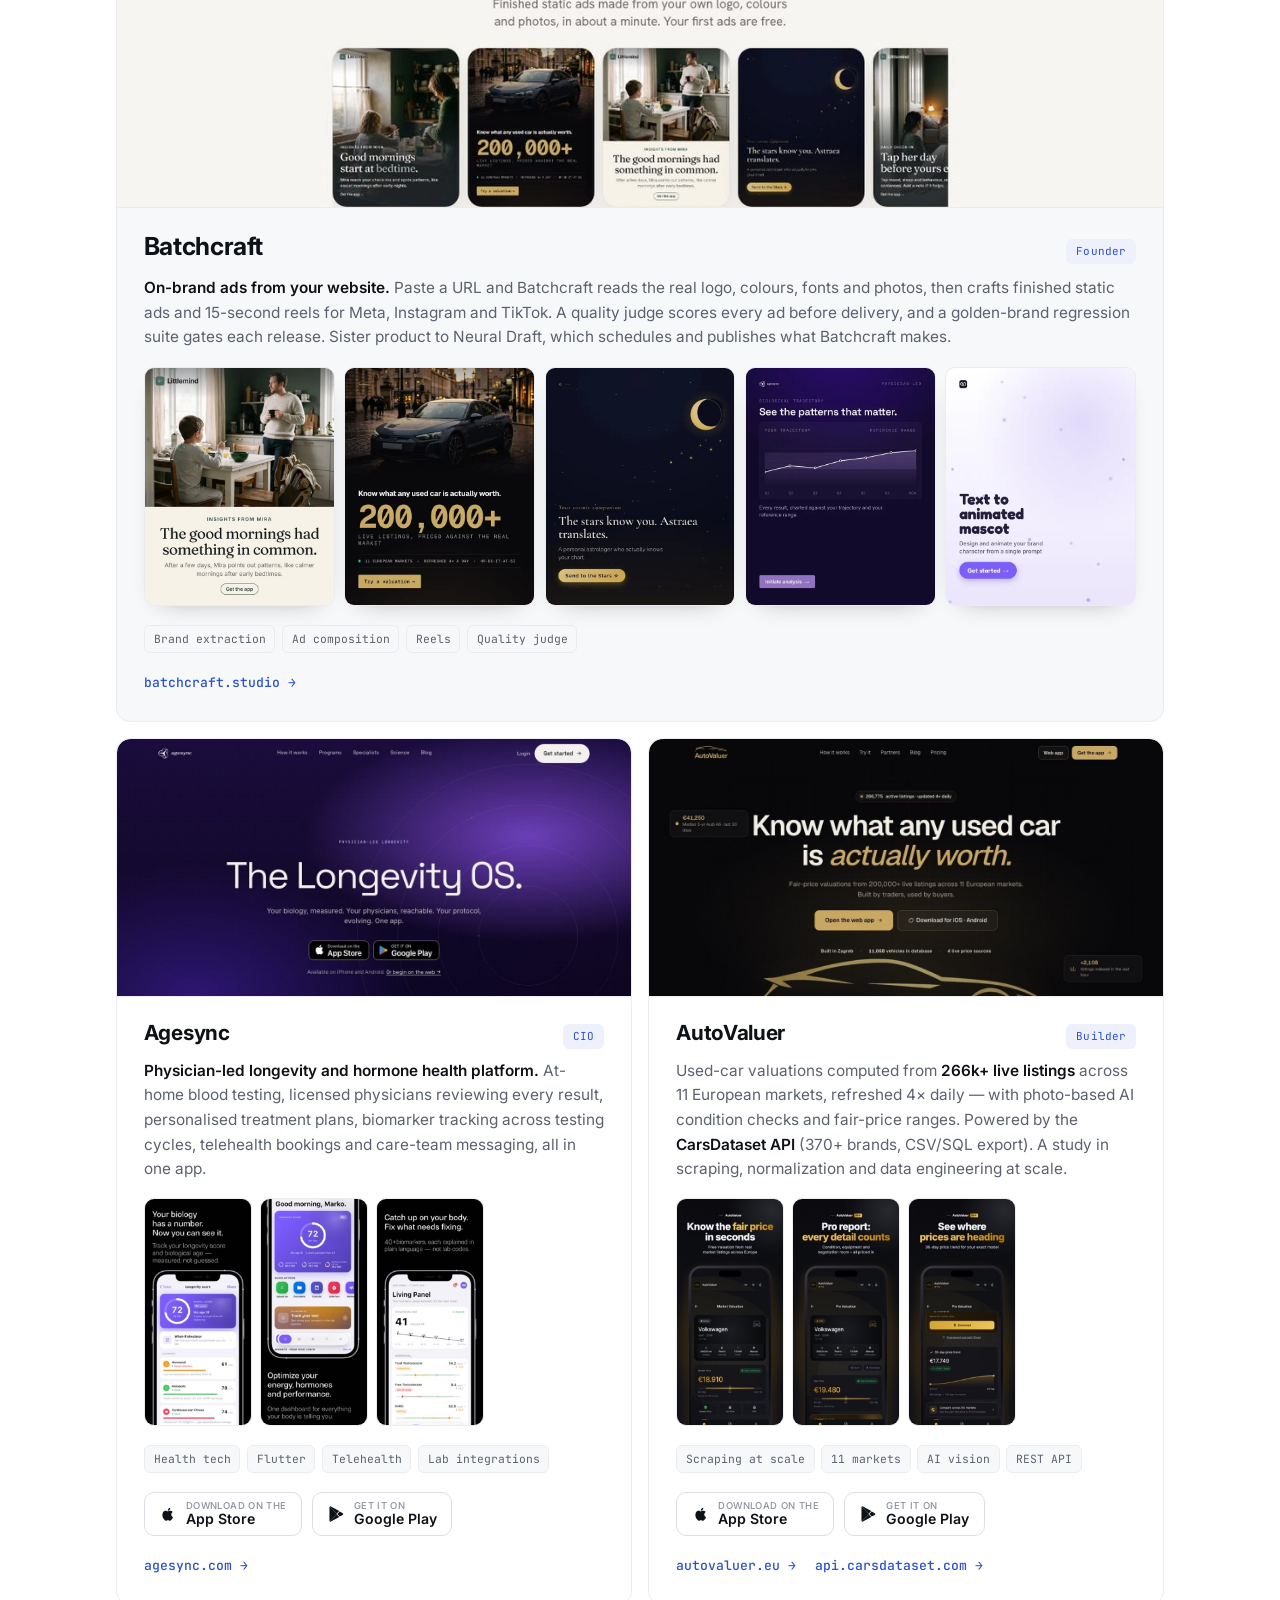
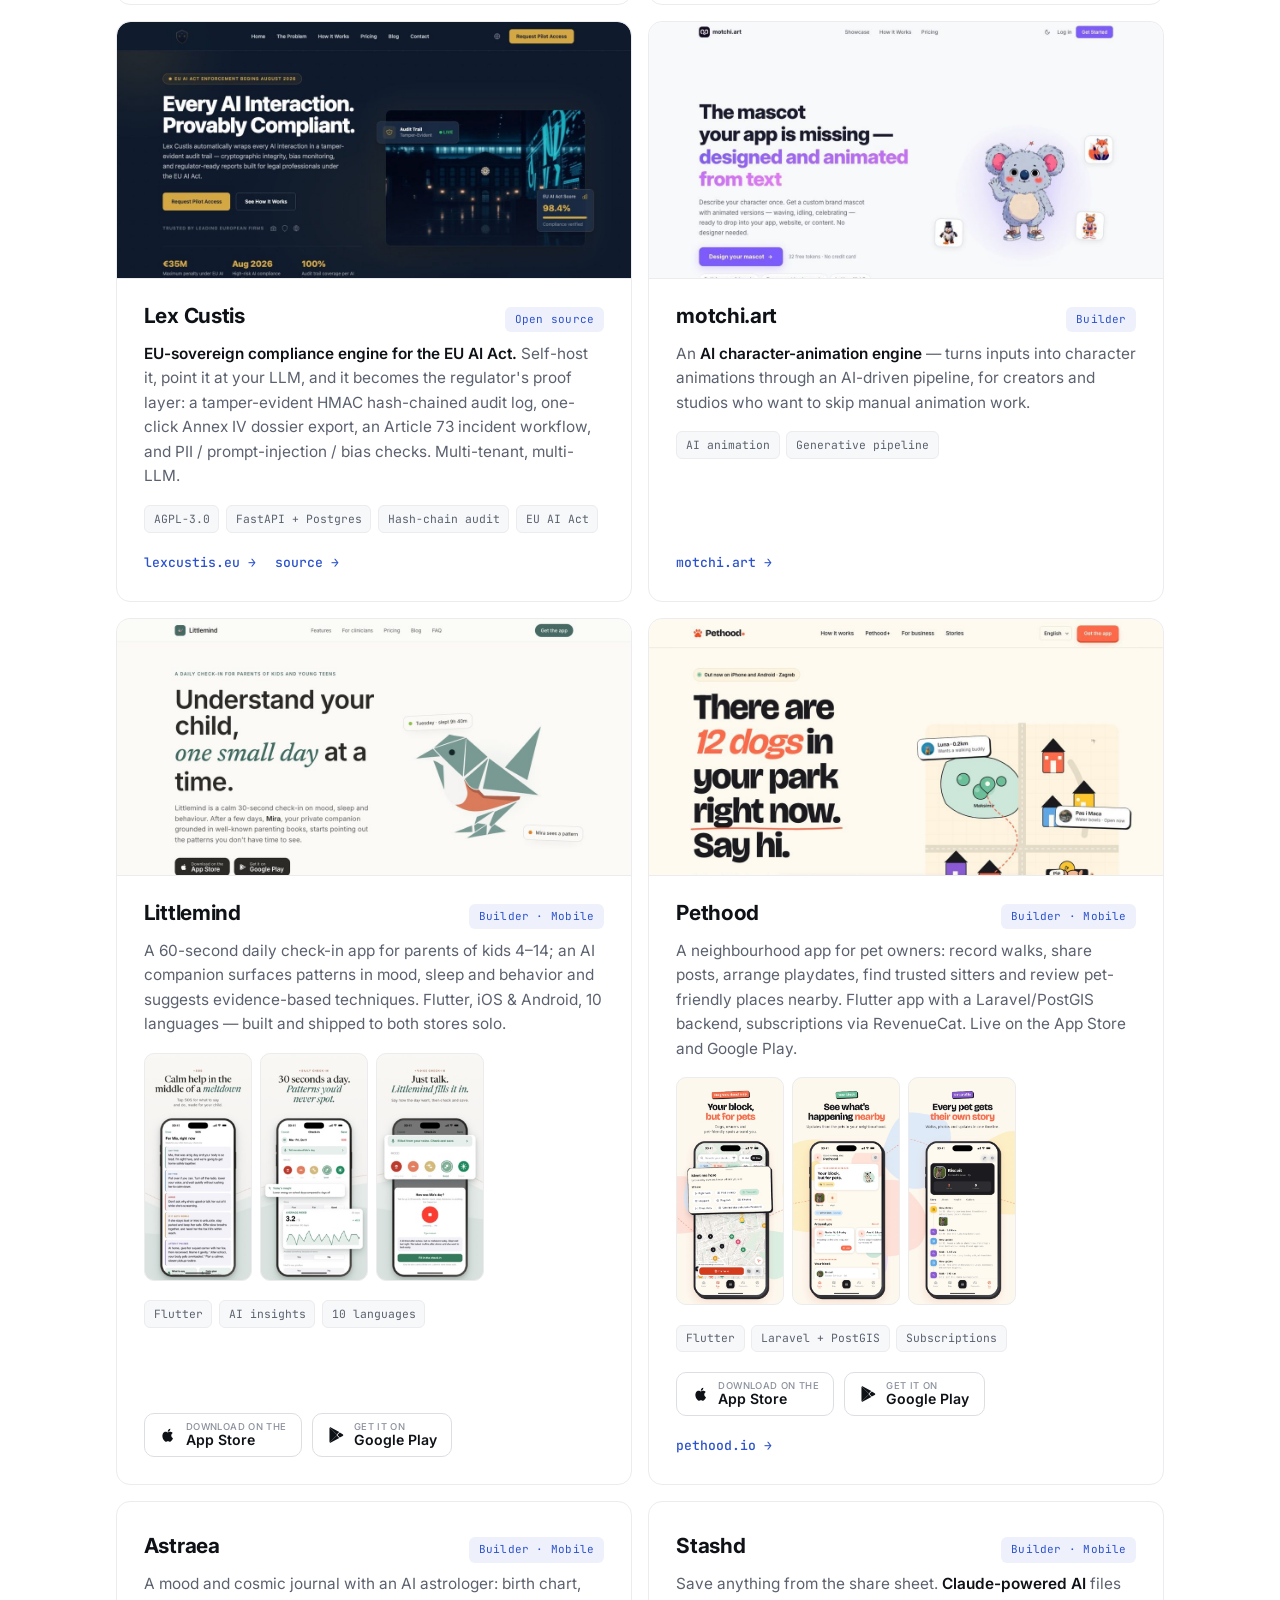
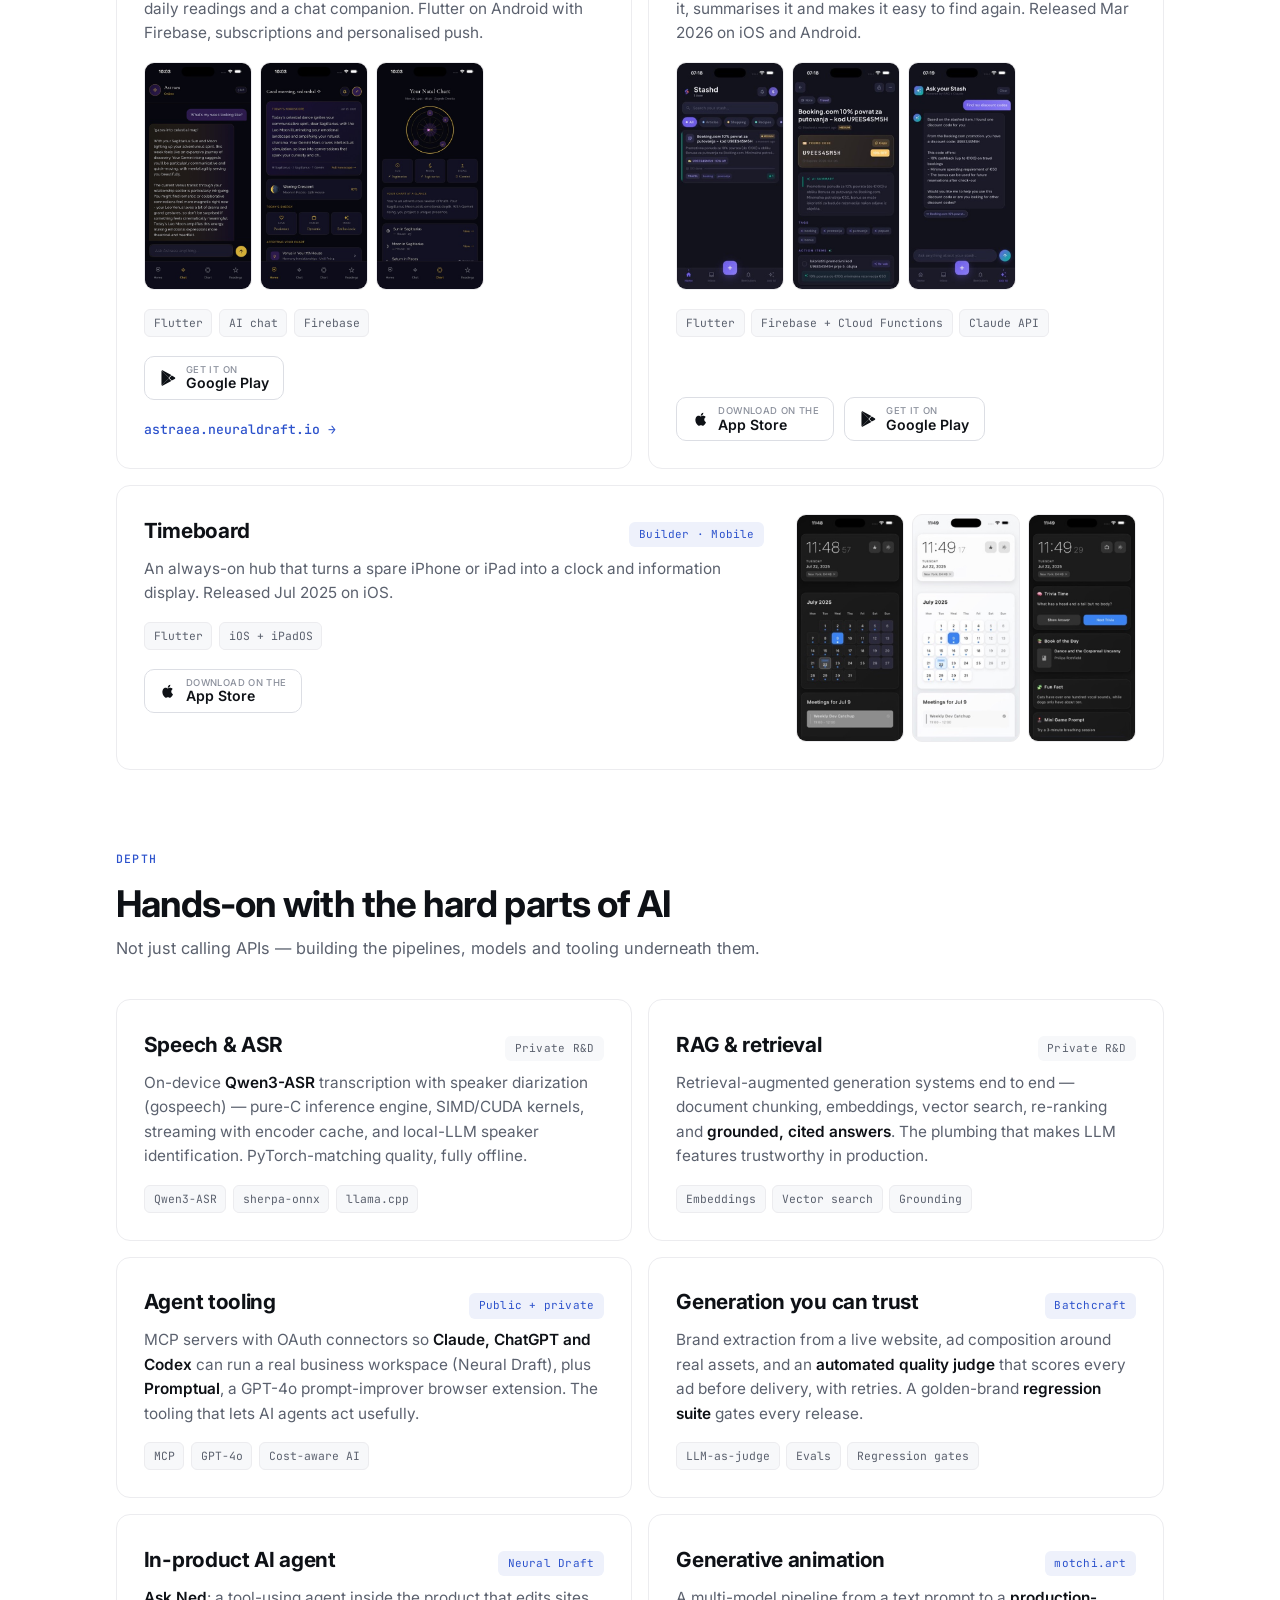
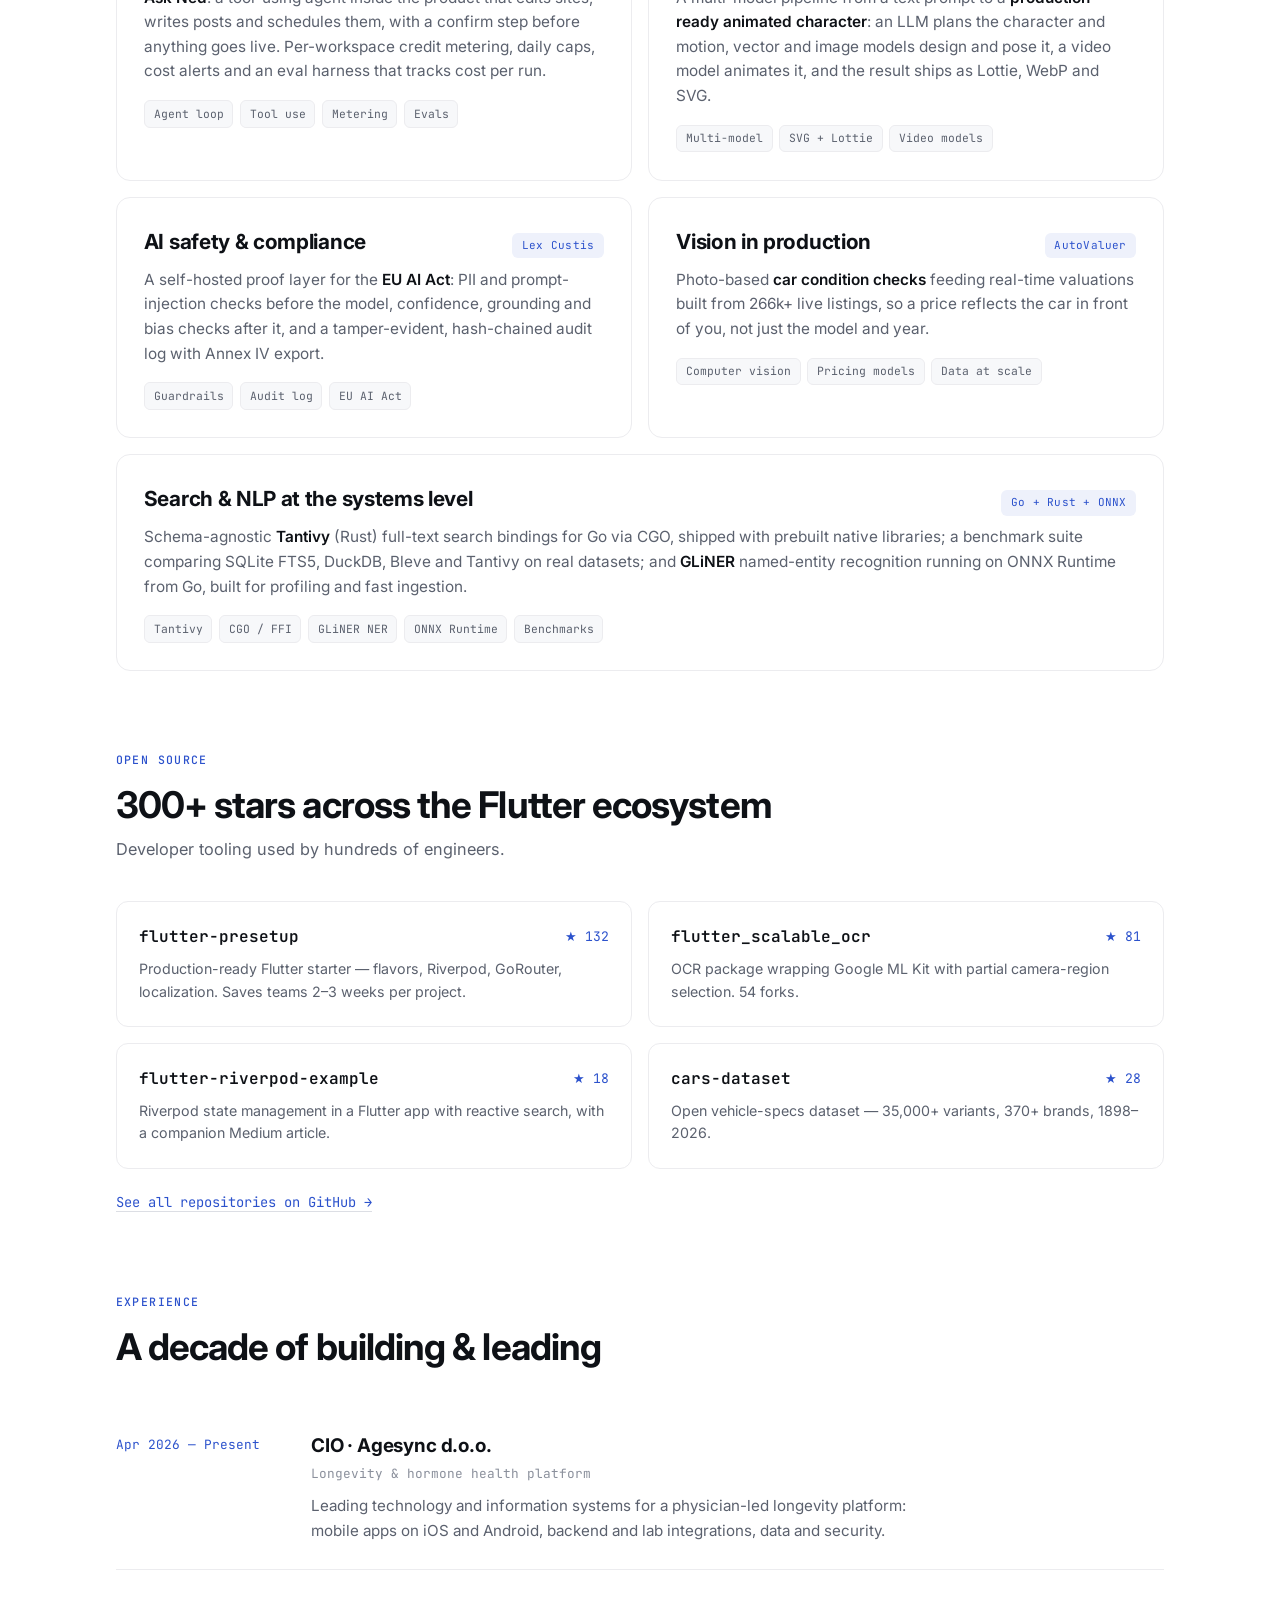
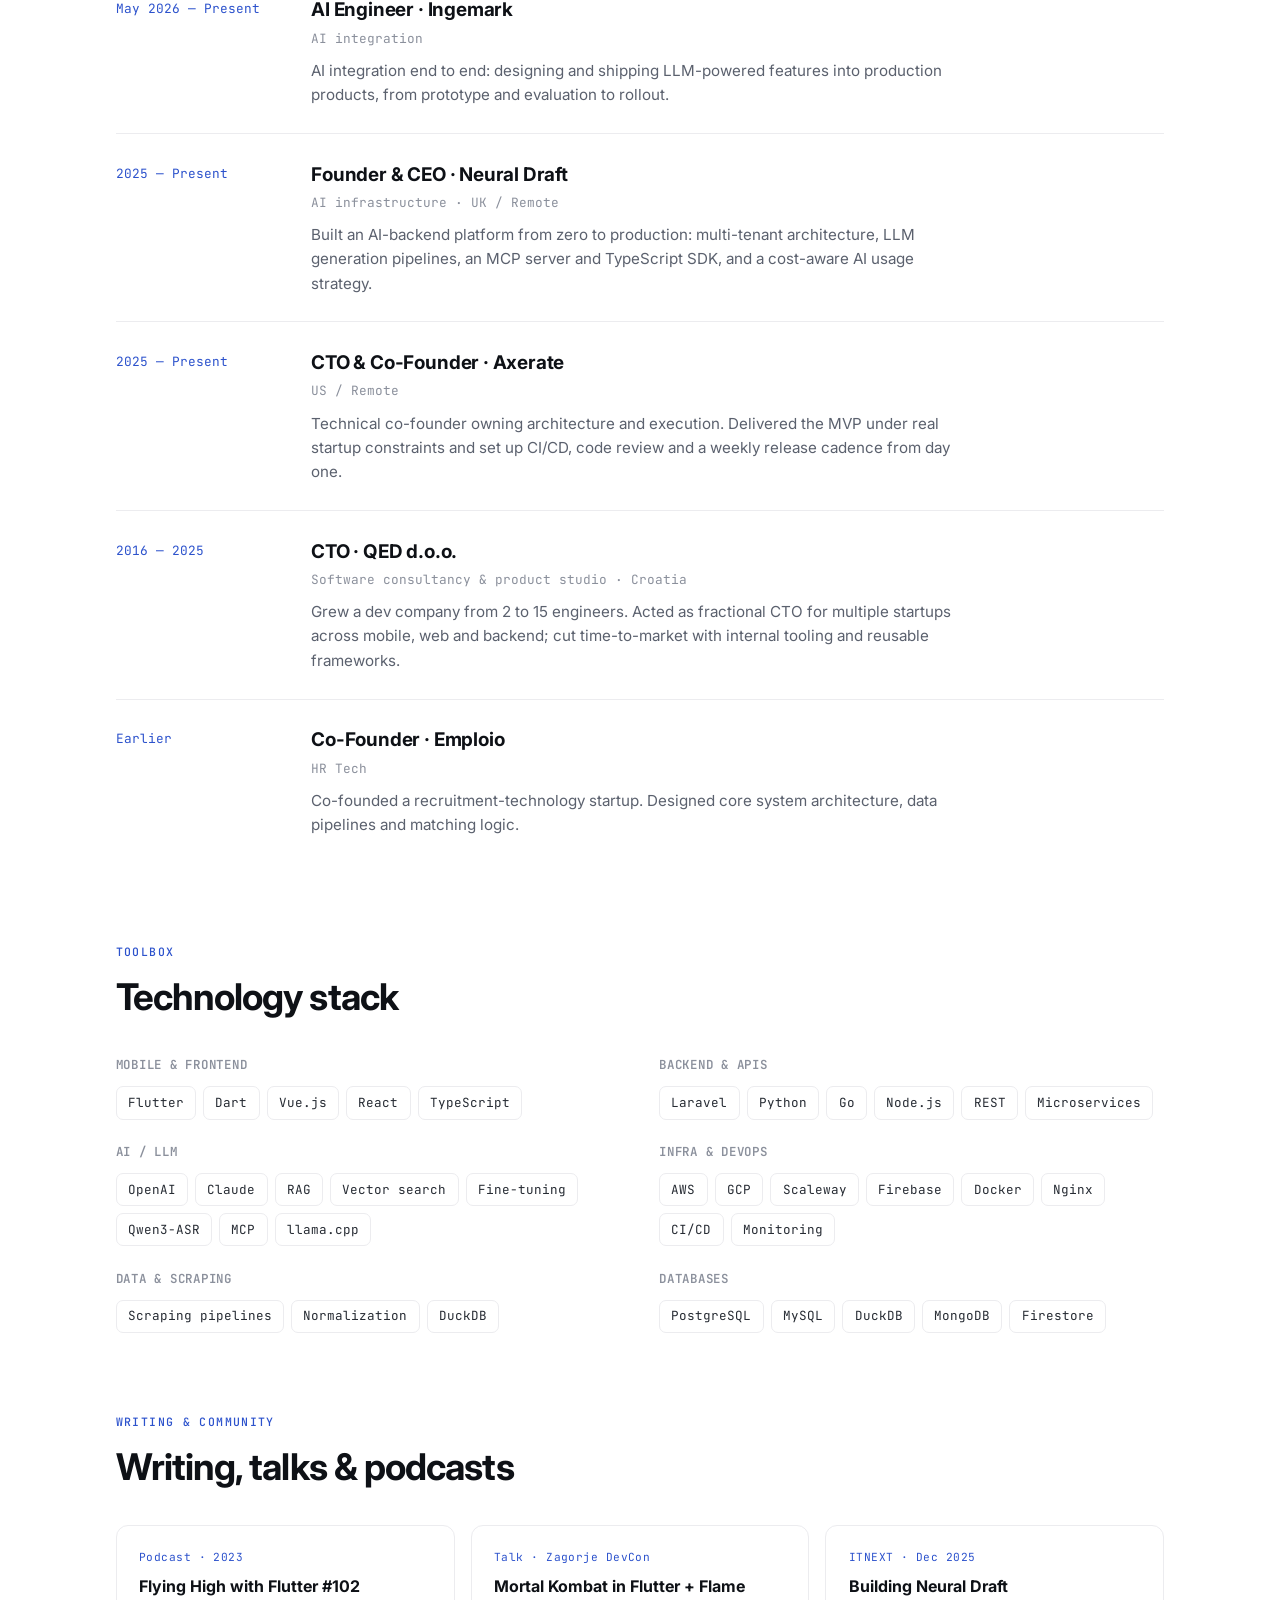
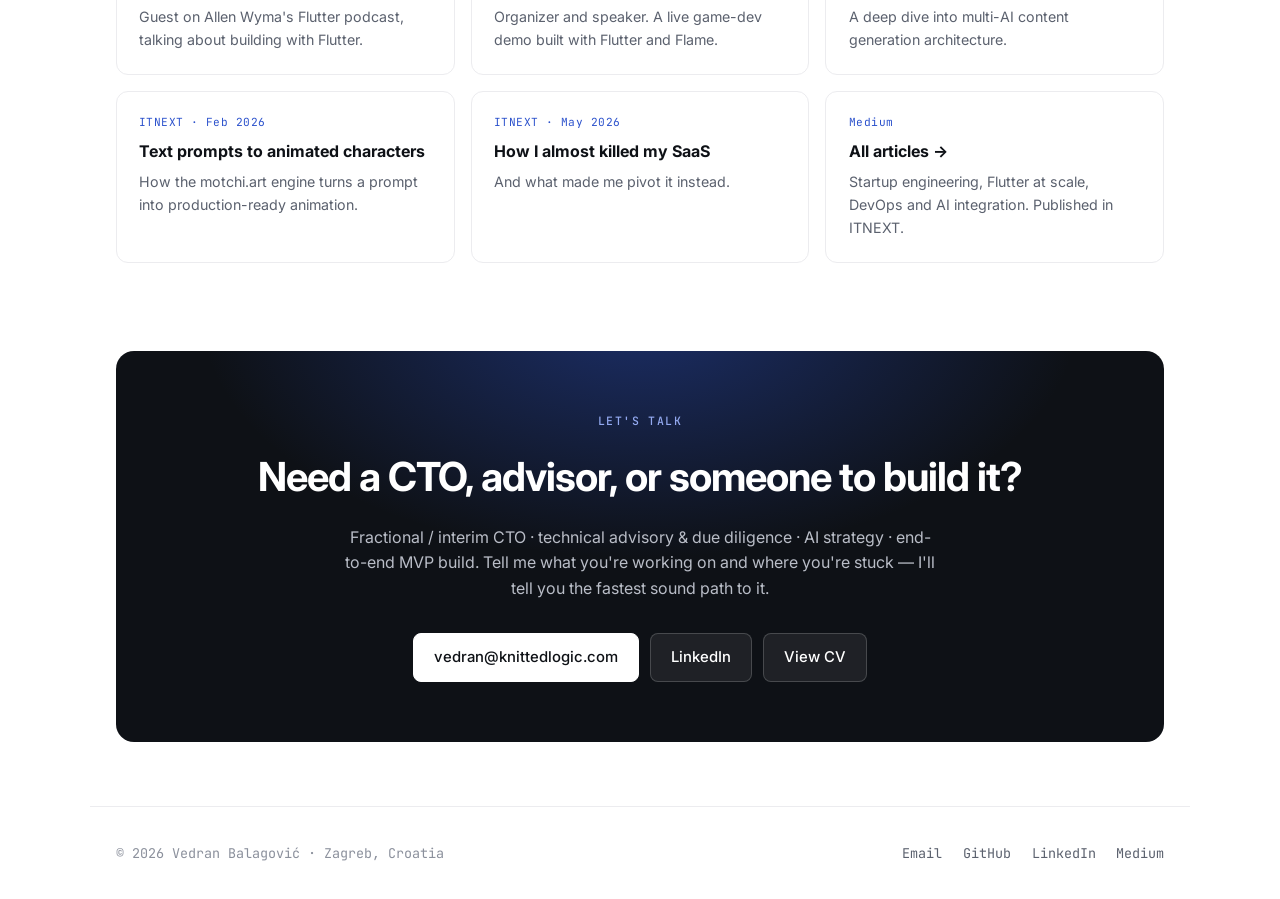
==== commit 46961a99: "AI section: search & NLP card Co-Authored-By: Claude Opus 5.5 <noreply@anthropic.com> Claude-Session" ====
--- a/index.html
+++ b/index.html
@@ -23,7 +23,7 @@
   <link rel="preconnect" href="https://fonts.googleapis.com" />
   <link rel="preconnect" href="https://fonts.gstatic.com" crossorigin />
   <link href="https://fonts.googleapis.com/css2?family=Inter:wght@400;500;600;700;800&family=JetBrains+Mono:wght@400;500;600&display=swap" rel="stylesheet" />
-  <link rel="stylesheet" href="style.css?v=20261030c" />
+  <link rel="stylesheet" href="style.css?v=20261030d" />
 </head>
 <body>
   <header class="nav">
@@ -489,6 +489,16 @@
           </p>
           <div class="tags"><span>Computer vision</span><span>Pricing models</span><span>Data at scale</span></div>
         </article>
+        <article class="card card--span reveal">
+          <div class="card__top"><h3>Search &amp; NLP at the systems level</h3><span class="card__role">Go + Rust + ONNX</span></div>
+          <p class="card__desc">
+            Schema-agnostic <strong>Tantivy</strong> (Rust) full-text search bindings for Go via CGO, shipped with
+            prebuilt native libraries; a benchmark suite comparing SQLite FTS5, DuckDB, Bleve and Tantivy on
+            real datasets; and <strong>GLiNER</strong> named-entity recognition running on ONNX Runtime from Go,
+            built for profiling and fast ingestion.
+          </p>
+          <div class="tags"><span>Tantivy</span><span>CGO / FFI</span><span>GLiNER NER</span><span>ONNX Runtime</span><span>Benchmarks</span></div>
+        </article>
       </div>
     </section>
 
--- a/style.css
+++ b/style.css
@@ -327,3 +327,4 @@
 .nav__mark { flex-shrink: 0; width: 32px; height: 32px; border-radius: 9px; background: var(--accent); color: #fff;
   display: inline-flex; align-items: center; justify-content: center; font-weight: 700; font-size: 0.82rem; letter-spacing: -0.02em;
   box-shadow: 0 6px 14px -8px rgba(44,82,204,.7); }
+.card--span { grid-column: 1 / -1; }
